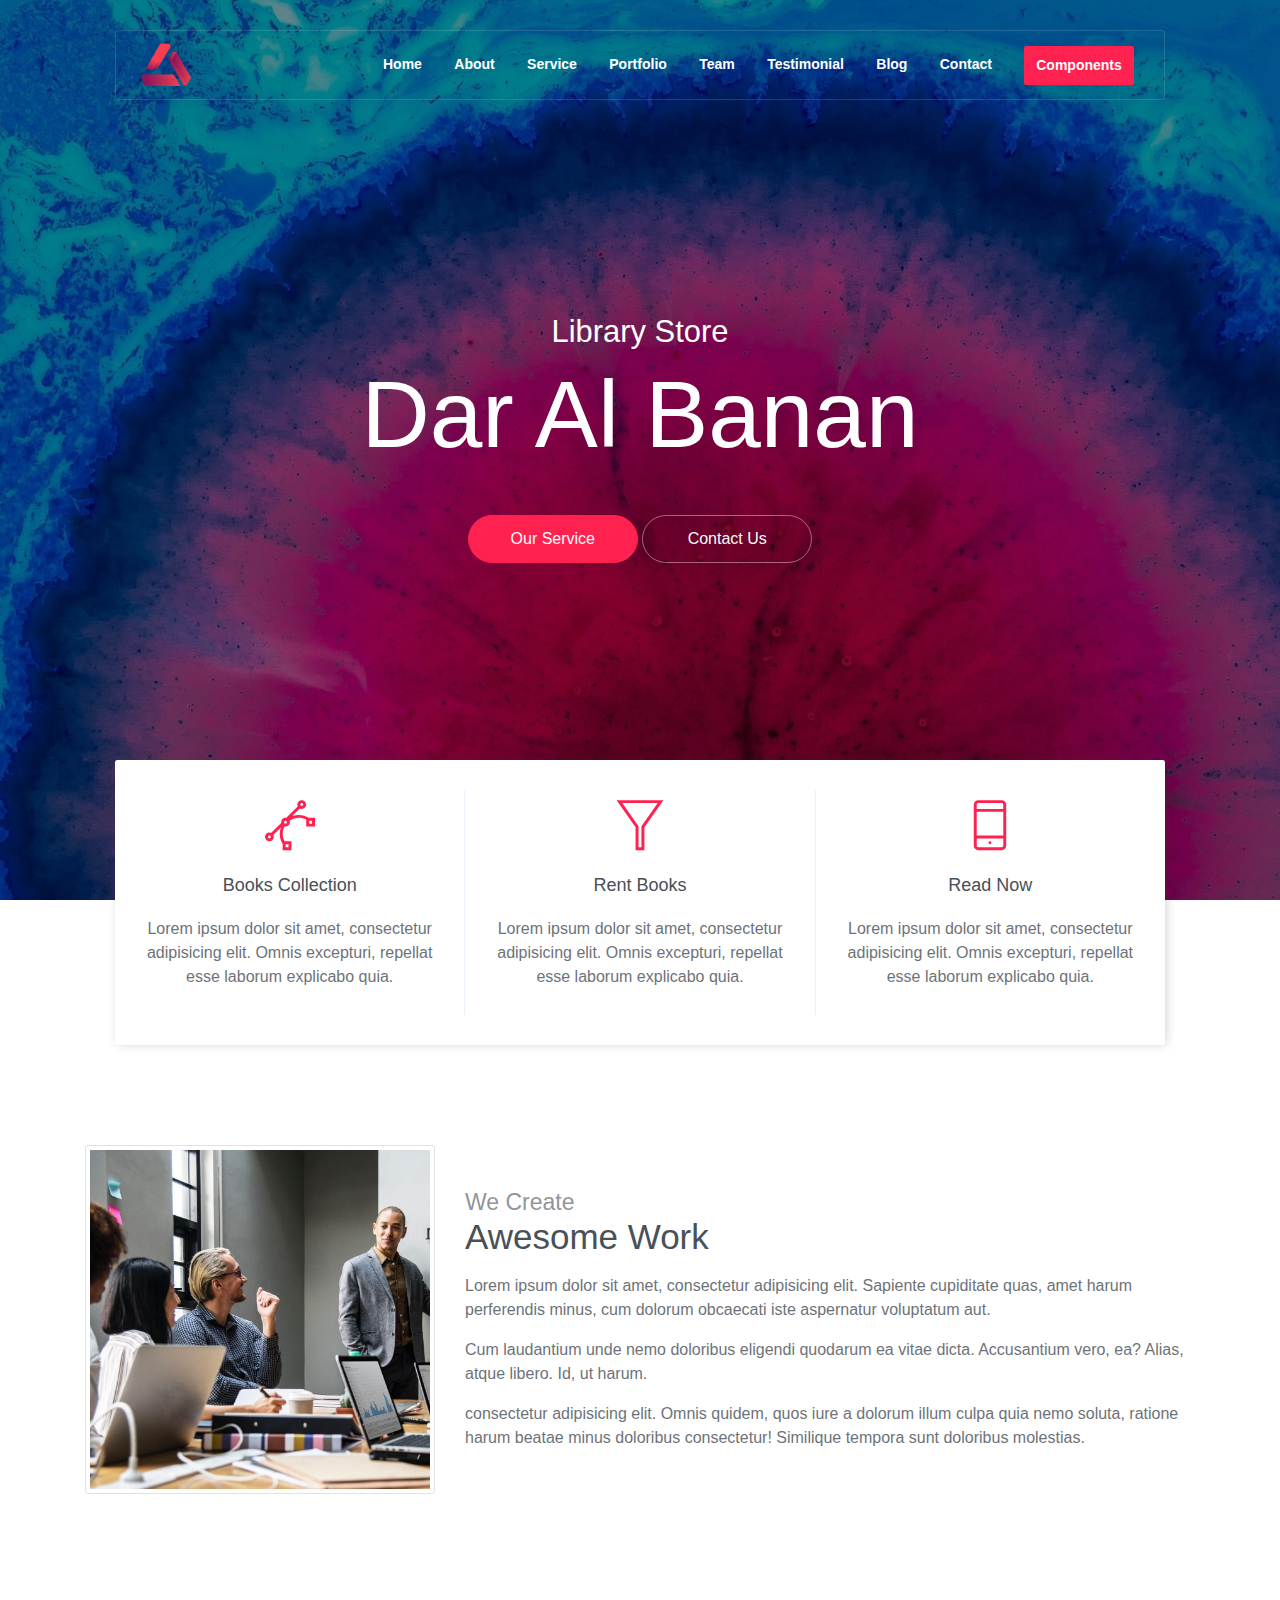
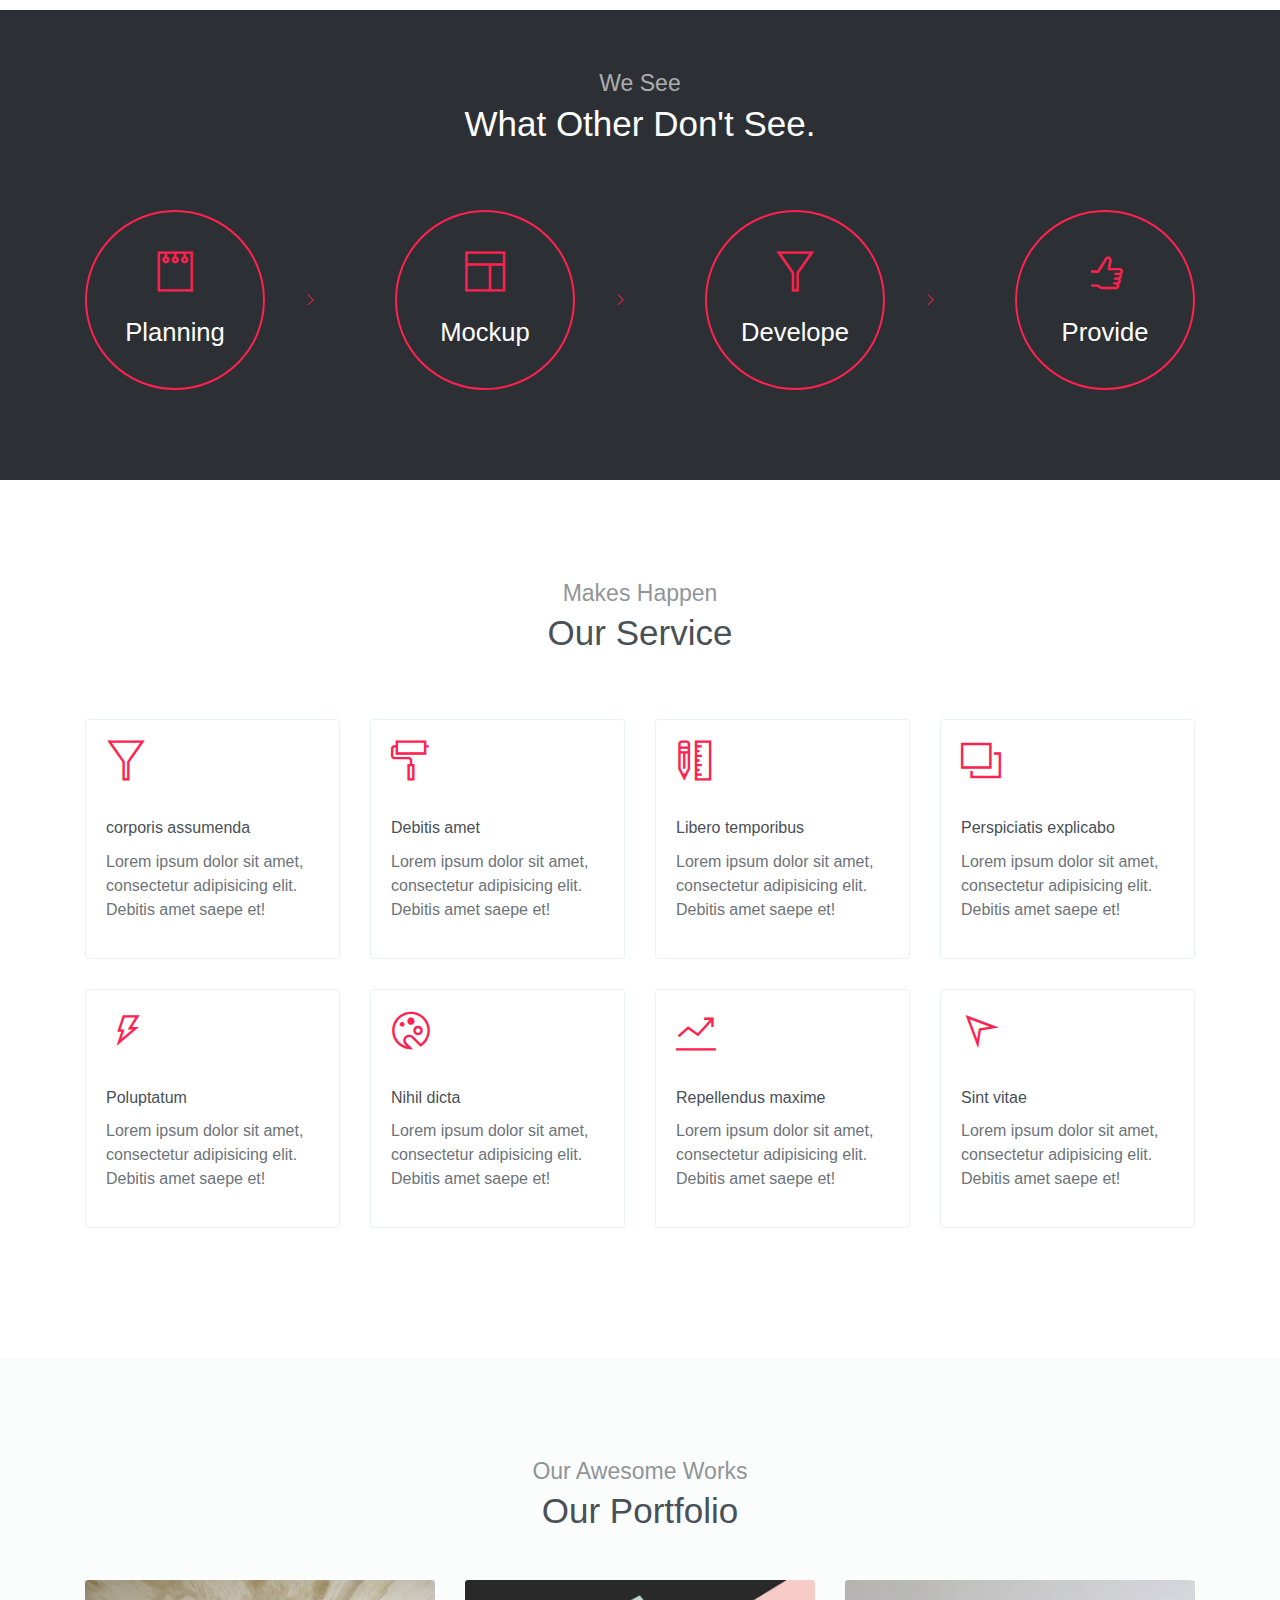
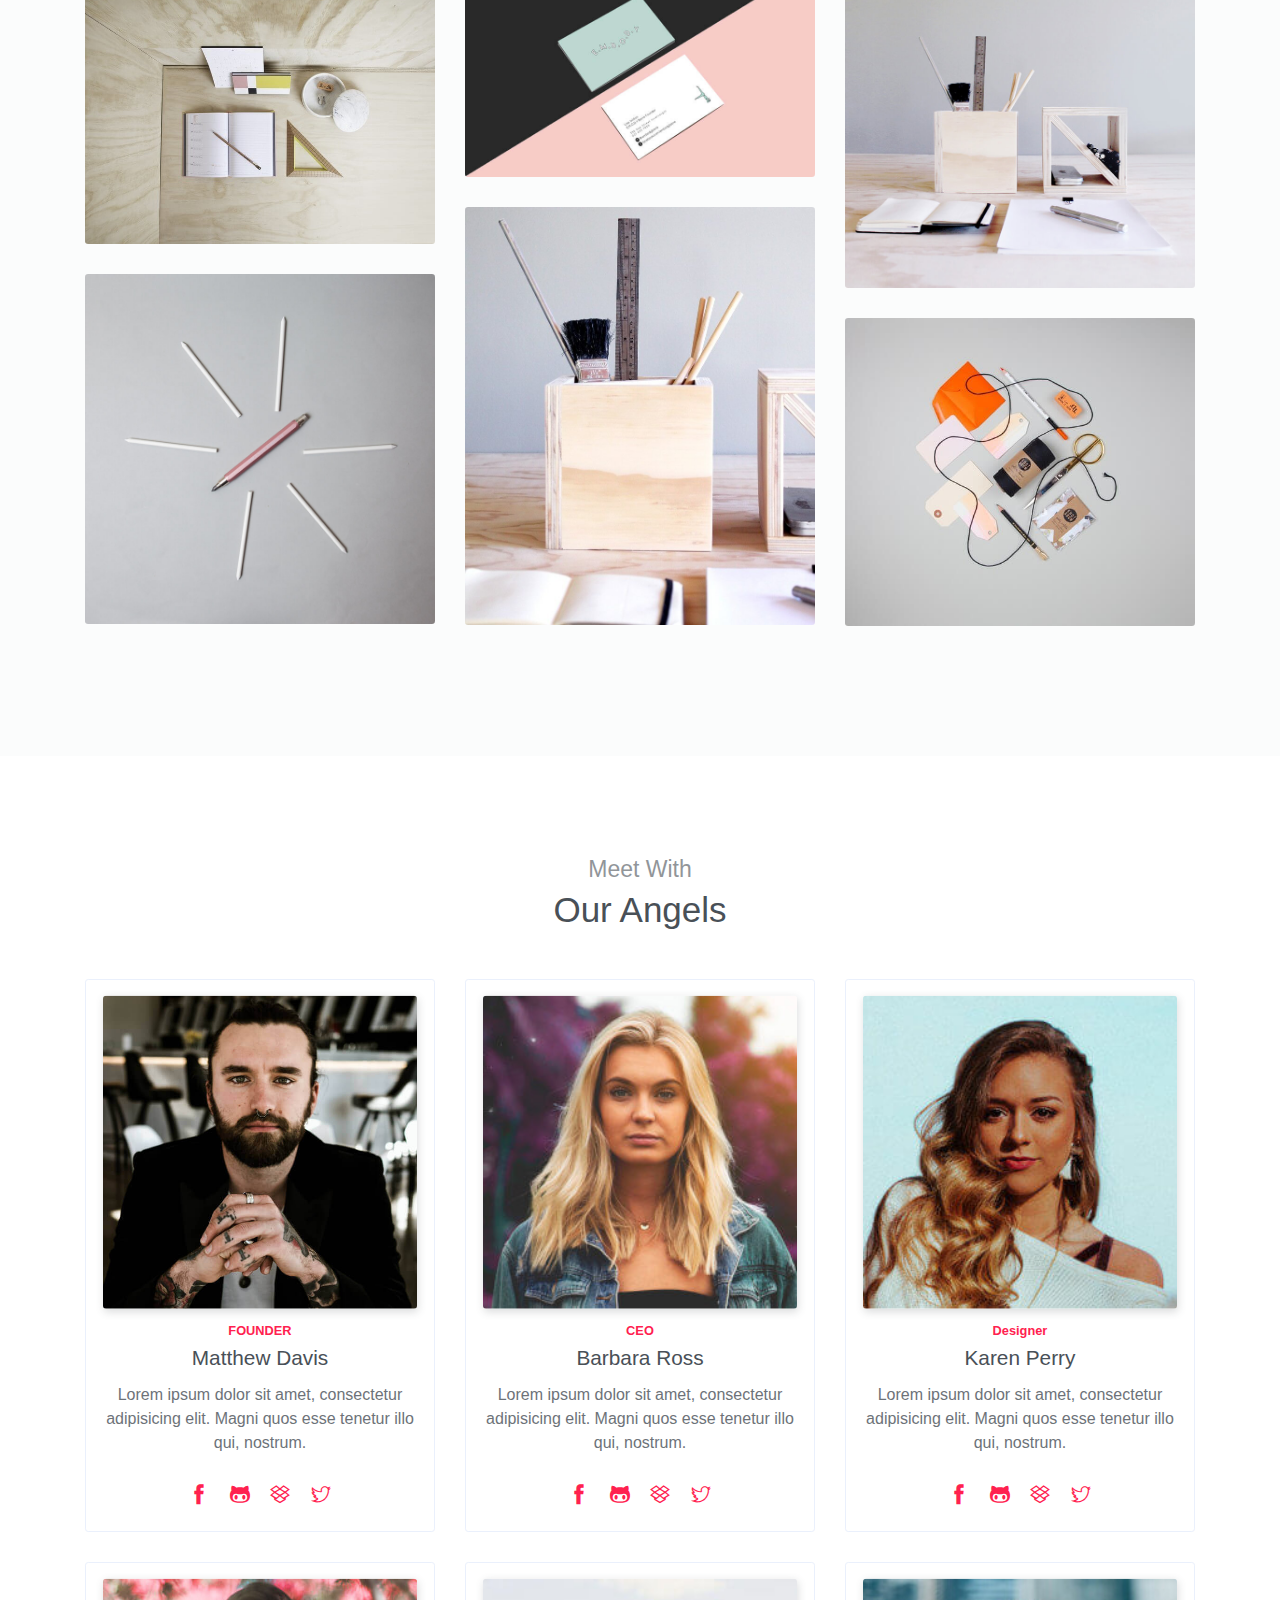
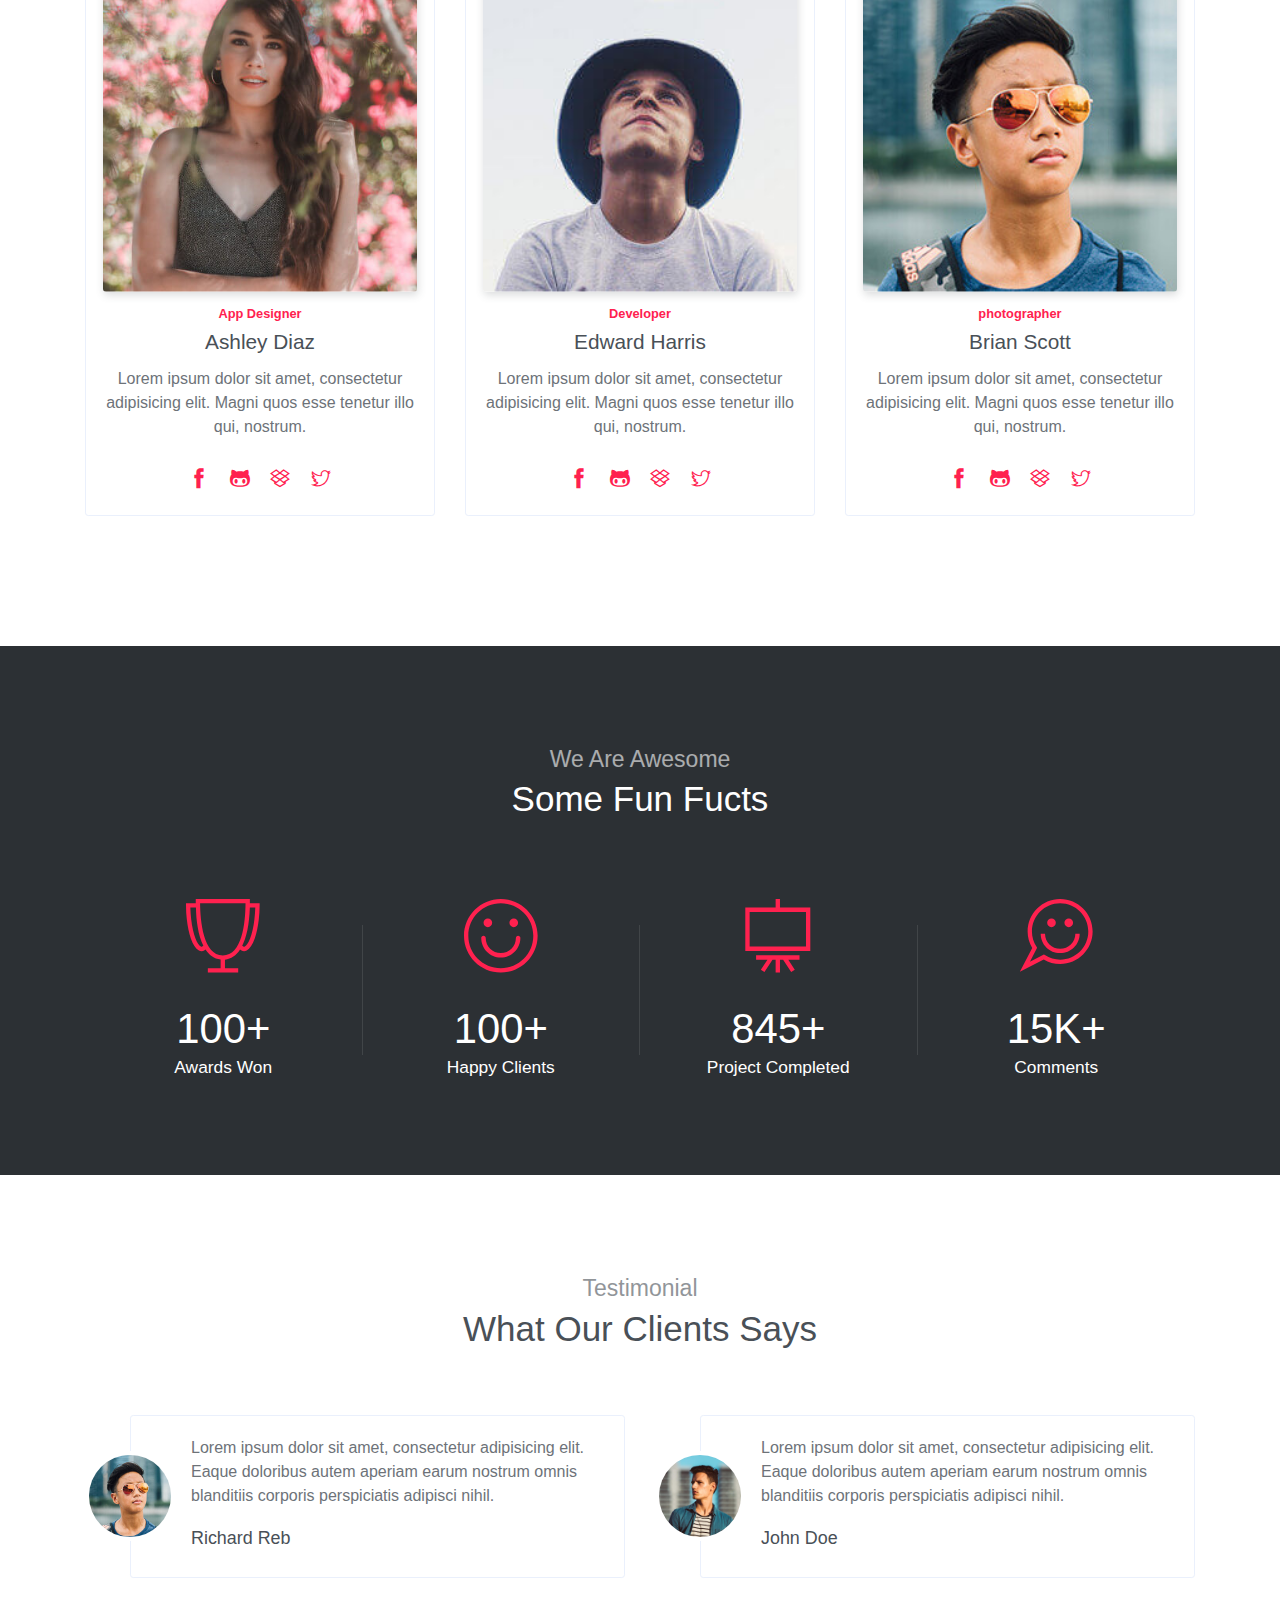
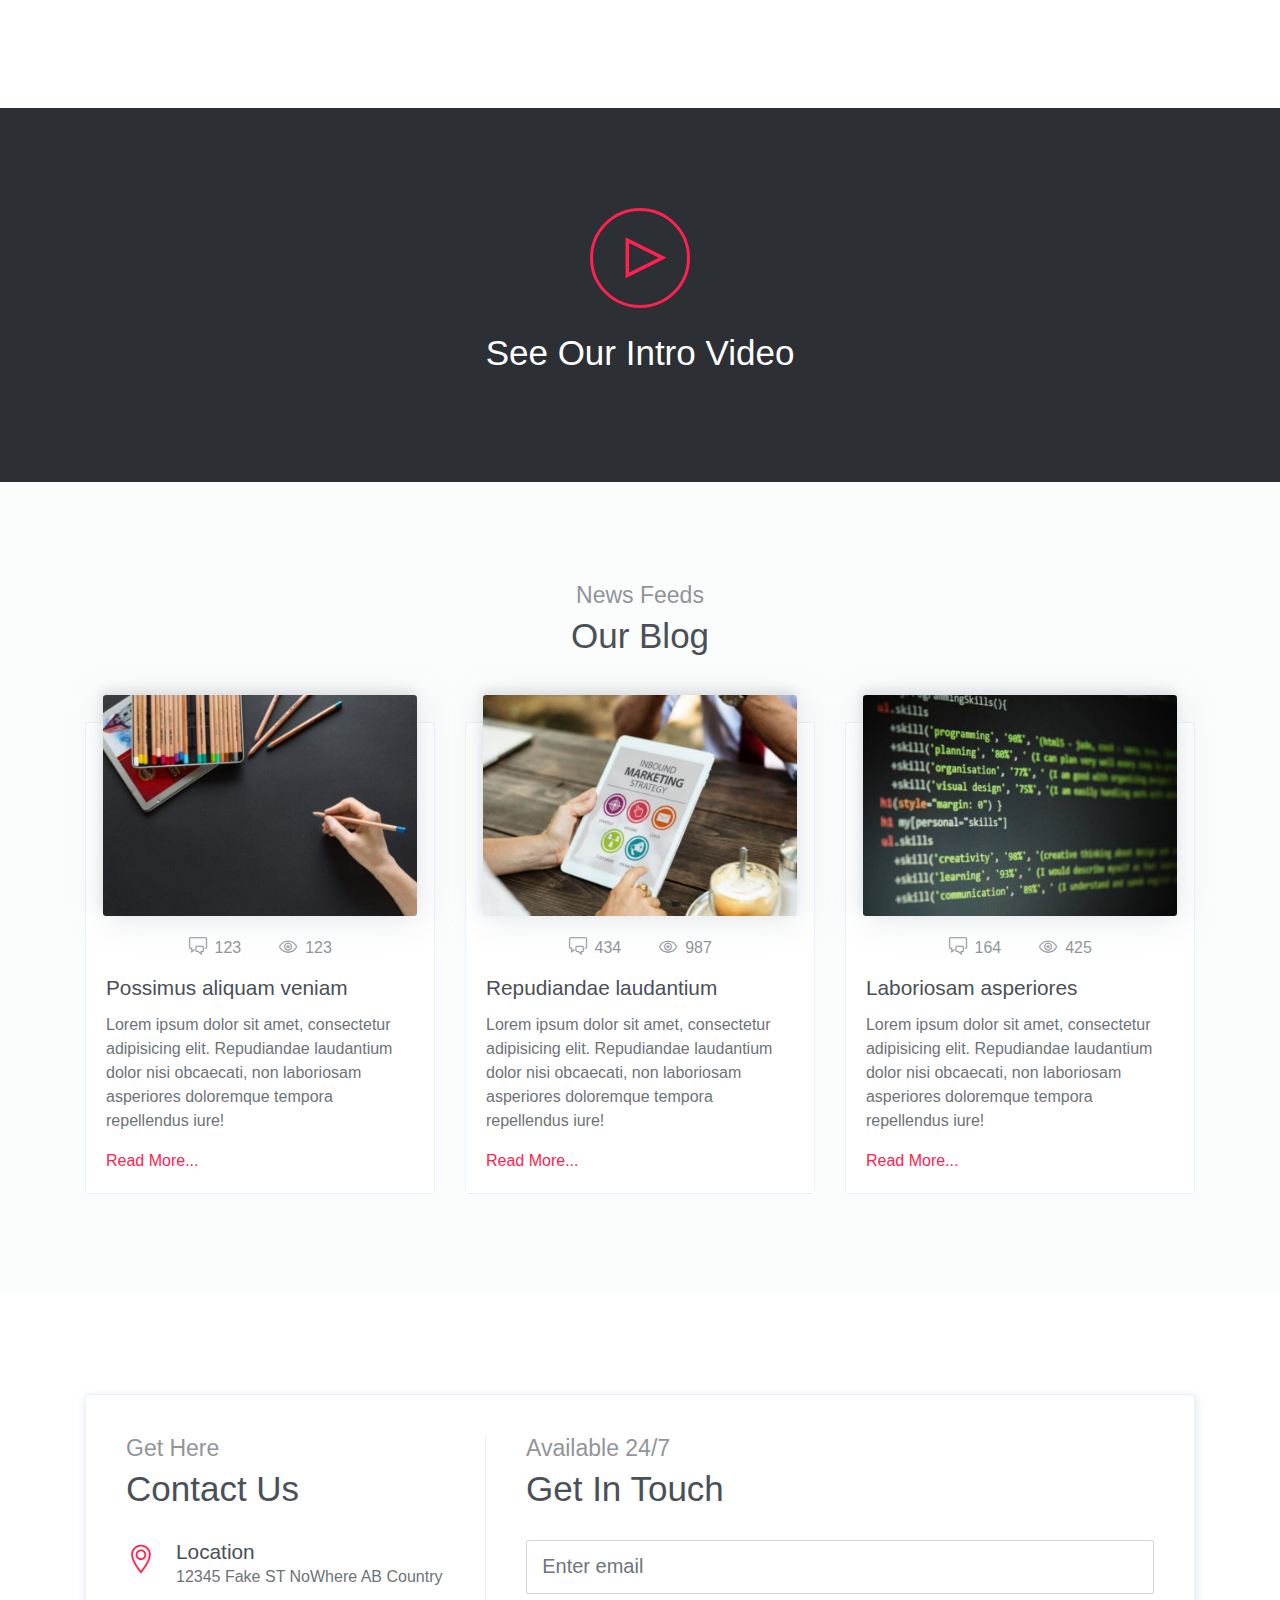
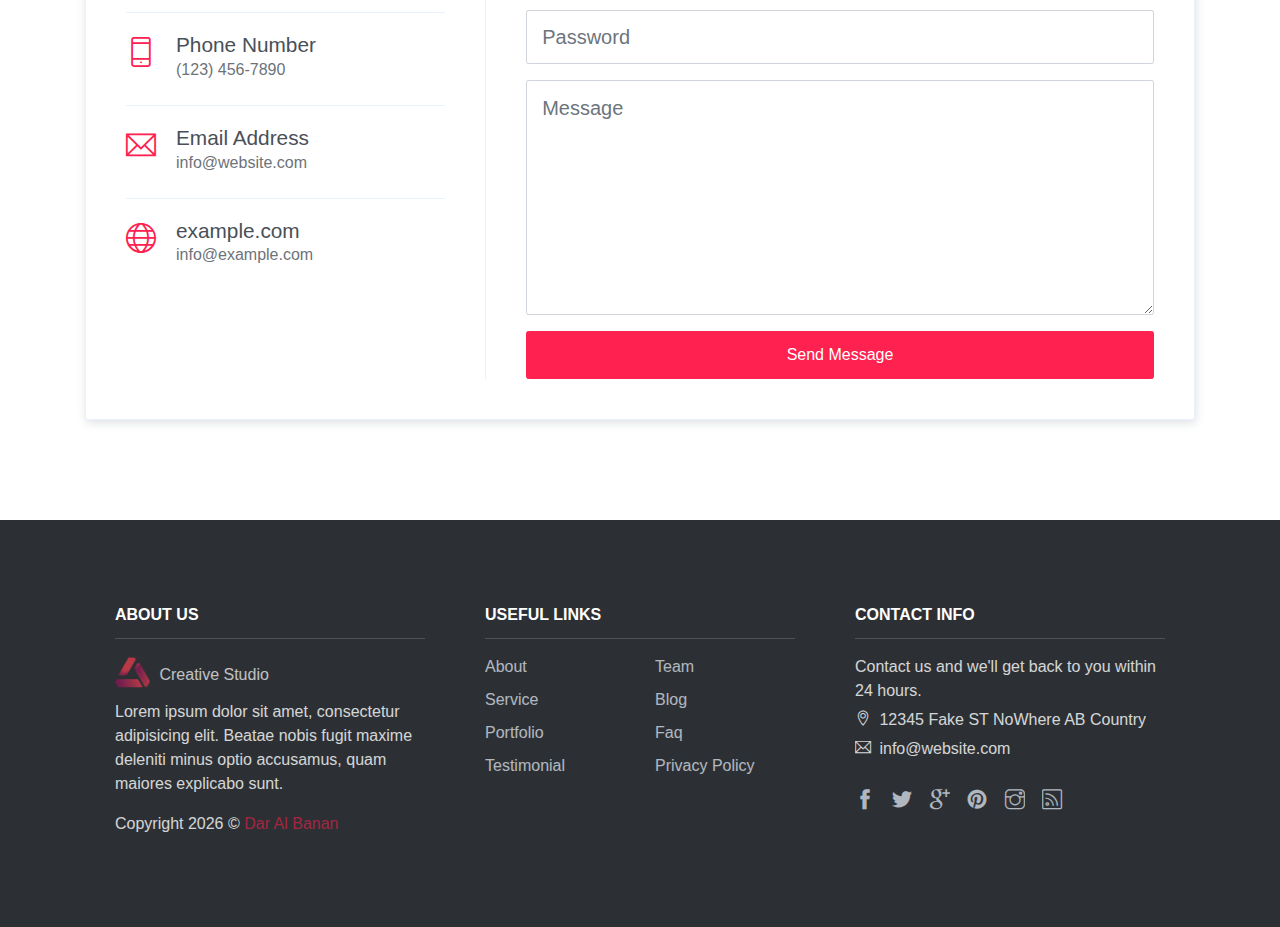
==== index.html @ 855eb908 "Update index.html" ====
<!DOCTYPE html>
<html lang="en">
<head>
	<meta charset="utf-8">
    <meta name="viewport" content="width=device-width, initial-scale=1, shrink-to-fit=no">
    <meta name="description" content=" ">
    <title>Dar Al Banan</title>

    <!-- font icons -->
    <link rel="stylesheet" href="assets/vendors/themify-icons/css/themify-icons.css">

    <!-- Bootstrap + Creative Studio main styles -->
	<link rel="stylesheet" href="assets/css/creative-studio.css">

</head>
<body data-spy="scroll" data-target=".navbar" data-offset="40" id="home">
    
    <!-- Page Navigation -->
    <nav class="navbar custom-navbar navbar-expand-lg navbar-dark" data-spy="affix" data-offset-top="20">
        <div class="container">
            <a class="navbar-brand" href="#">
                <img src="assets/imgs/logo.png" alt="Download free bootstrap 4 landing page, free boootstrap 4 templates, Download free bootstrap 4.1 landing page, free boootstrap 4.1.1 templates, Creative studio Landing page">
            </a>
            <button class="navbar-toggler" type="button" data-toggle="collapse" data-target="#navbarSupportedContent" aria-controls="navbarSupportedContent" aria-expanded="false" aria-label="Toggle navigation">
                <span></span>
            </button>

            <div class="collapse navbar-collapse" id="navbarSupportedContent">
                <ul class="navbar-nav ml-auto">
                    <li class="nav-item">
                        <a class="nav-link" href="#home">Home</a>
                    </li>
                    <li class="nav-item">
                        <a class="nav-link" href="#about">About</a>
                    </li>
                    <li class="nav-item">
                        <a class="nav-link" href="#service">Service</a>
                    </li>
                    <li class="nav-item">
                        <a class="nav-link" href="#portfolio">Portfolio</a>
                    </li>
                    <li class="nav-item">
                        <a class="nav-link" href="#team">Team</a>
                    </li>
                    <li class="nav-item">
                        <a class="nav-link" href="#testimonial">Testimonial</a>
                    </li>
                    <li class="nav-item">
                        <a class="nav-link" href="#blog">Blog</a>
                    </li>
                    <li class="nav-item">
                        <a class="nav-link" href="#contact">Contact</a>
                    </li>
                    <li class="nav-item">
                        <a class="nav-link btn btn-primary btn-sm ml-lg-3" href="components.html">Components</a>
                    </li>
                </ul>
            </div>
        </div>
    </nav>
    <!-- End Of Page Navigation -->

    <!-- Page Header -->
    <header class="header">
        <div class="overlay">
            <h6 class="subtitle">Library Store</h6>
            <h1 class="title">Dar Al Banan</h1>
            <div class="buttons text-center">
                <a href="#service" class="btn btn-primary rounded w-lg btn-lg my-1">Our Service</a>
                <a href="#contact" class="btn btn-outline-light rounded w-lg btn-lg my-1">Contact Us</a>
            </div>              
        </div>      
    </header>
    <!-- End Of Page Header -->

    <!-- Box -->
    <div class="box text-center">
        <div class="box-item">
            <i class="ti-vector"></i>
            <h6 class="box-title">Books Collection</h6>
            <p>Lorem ipsum dolor sit amet, consectetur adipisicing elit. Omnis excepturi, repellat esse laborum explicabo quia.</p>
        </div>
        <div class="box-item">
            <i class="ti-filter"></i>
            <h6 class="box-title">Rent Books</h6>
            <p>Lorem ipsum dolor sit amet, consectetur adipisicing elit. Omnis excepturi, repellat esse laborum explicabo quia.</p>
        </div>
        <div class="box-item">
            <i class="ti-mobile"></i>
            <h6 class="box-title">Read Now</h6>
            <p>Lorem ipsum dolor sit amet, consectetur adipisicing elit. Omnis excepturi, repellat esse laborum explicabo quia.</p>
        </div>
    </div>
    <!-- End of Box -->

    <!-- About Section -->
    <section id="about">
        <div class="container">
            <div class="row align-items-center">
                <div class="col-md-5 col-lg-4">
                    <img src="assets/imgs/about.jpg" alt="Download free bootstrap 4 landing page, free boootstrap 4 templates, Download free bootstrap 4.1 landing page, free boootstrap 4.1.1 templates, Creative studio Landing page" class="w-100 img-thumbnail mb-3">
                </div>
                <div class="col-md-7 col-lg-8">
                    <h6 class="section-subtitle mb-0">We Create</h6>
                    <h6 class="section-title mb-3">Awesome Work</h6>
                    <p>Lorem ipsum dolor sit amet, consectetur adipisicing elit. Sapiente cupiditate quas, amet harum perferendis minus, cum dolorum obcaecati iste aspernatur voluptatum aut.</p>
                    <p>Cum laudantium unde nemo doloribus eligendi quodarum ea vitae dicta. Accusantium vero, ea? Alias, atque libero. Id, ut harum. </p>
                    <p>consectetur adipisicing elit. Omnis quidem, quos iure a dolorum illum culpa quia nemo soluta, ratione harum beatae minus doloribus consectetur! Similique tempora sunt doloribus molestias.</p>
                </div>
            </div>
        </div>
    </section>
    <!-- End of About Section -->

    <!-- About Section with bg -->
    <section class="has-bg-img py-md">
        <div class="container text-center">
            <h6 class="section-subtitle">We See</h6>
            <h6 class="section-title mb-6">What Other Don't See.</h6>
            <div class="widget mb-4">
                <div class="widget-item">
                    <i class="ti-notepad"></i>
                    <h4>Planning</h4>
                </div>
                <div class="widget-item">
                    <i class="ti-layout"></i>
                    <h4>Mockup</h4>
                </div>
                <div class="widget-item">
                    <i class="ti-filter"></i>
                    <h4>Develope</h4>
                </div>
                <div class="widget-item">
                    <i class="ti-thumb-up"></i>
                    <h4>Provide</h4>
                </div>
            </div>
        </div>
    </section>
    <!-- End Of About Sectoin -->

    <!-- Service Section -->
    <section id="service">
        <div class="container">
            <h6 class="section-subtitle text-center">Makes Happen</h6>
            <h5 class="section-title text-center mb-6">Our Service</h5> 
            <div class="row">
                <div class="col-sm-4 col-md-3">
                    <div class="card mb-4">
                        <div class="card-body">
                            <h2 class="mb-4"><i class="ti-filter text-primary"></i></h2>
                            <h6 class="card-title">corporis assumenda</h6>
                            <p>Lorem ipsum dolor sit amet, consectetur adipisicing elit. Debitis amet saepe et!</p>
                        </div>
                    </div>
                </div>
                <div class="col-sm-4 col-md-3">
                    <div class="card mb-4">
                        <div class="card-body">
                            <h2 class="mb-4"><i class="ti-paint-roller text-primary"></i></h2>
                            <h6 class="card-title">Debitis amet</h6>
                            <p>Lorem ipsum dolor sit amet, consectetur adipisicing elit. Debitis amet saepe et!</p>
                        </div>
                    </div>
                </div>
                <div class="col-sm-4 col-md-3">
                    <div class="card mb-4">
                        <div class="card-body">
                            <h2 class="mb-4"><i class="ti-ruler-pencil text-primary"></i></h2>
                            <h6 class="card-title">Libero temporibus</h6>
                            <p>Lorem ipsum dolor sit amet, consectetur adipisicing elit. Debitis amet saepe et!</p>
                        </div>
                    </div>
                </div>
                <div class="col-sm-4 col-md-3">
                    <div class="card mb-4">
                        <div class="card-body">
                            <h2 class="mb-4"><i class="ti-layers text-primary"></i></h2>
                            <h6 class="card-title">Perspiciatis explicabo</h6>
                            <p>Lorem ipsum dolor sit amet, consectetur adipisicing elit. Debitis amet saepe et!</p>
                        </div>
                    </div>
                </div>
                <div class="col-sm-4 col-md-3">
                    <div class="card mb-4">
                        <div class="card-body">
                            <h2 class="mb-4"><i class="ti-bolt text-primary"></i></h2>
                            <h6 class="card-title">Poluptatum</h6>
                            <p>Lorem ipsum dolor sit amet, consectetur adipisicing elit. Debitis amet saepe et!</p>
                        </div>
                    </div>
                </div>
                <div class="col-sm-4 col-md-3">
                    <div class="card mb-4">
                        <div class="card-body">
                            <h2 class="mb-4"><i class="ti-palette text-primary"></i></h2>
                            <h6 class="card-title">Nihil dicta</h6>
                            <p>Lorem ipsum dolor sit amet, consectetur adipisicing elit. Debitis amet saepe et!</p>
                        </div>
                    </div>
                </div>
                <div class="col-sm-4 col-md-3">
                    <div class="card mb-4">
                        <div class="card-body">
                            <h2 class="mb-4"><i class="ti-stats-up text-primary"></i></h2>
                            <h6 class="card-title">Repellendus maxime</h6>
                            <p>Lorem ipsum dolor sit amet, consectetur adipisicing elit. Debitis amet saepe et!</p>
                        </div>
                    </div>
                </div>
                <div class="col-sm-4 col-md-3">
                    <div class="card mb-4">
                        <div class="card-body">
                            <h2 class="mb-4"><i class="ti-location-arrow text-primary"></i></h2>
                            <h6 class="card-title">Sint vitae</h6>
                            <p>Lorem ipsum dolor sit amet, consectetur adipisicing elit. Debitis amet saepe et!</p>
                        </div>
                    </div>
                </div>

            </div>  
        </div>
    </section>
    <!-- End of Service Section -->

    <!-- Portfolio section -->
    <section id="portfolio">
        <div class="container text-center">
            <h6 class="section-subtitle">Our Awesome Works</h6>
            <h6 class="section-title mb-5">Our Portfolio</h6>
            <div class="row">
                <div class="col-sm-4">
                    <div class="img-wrapper">
                        <img src="assets/imgs/folio-1.jpg" alt="Download free bootstrap 4 landing page, free boootstrap 4 templates, Download free bootstrap 4.1 landing page, free boootstrap 4.1.1 templates, Creative studio Landing page">
                        <div class="overlay">
                            <div class="overlay-infos">
                                <h5>Project Title</h5>
                                <a href="javascript:void(0)"><i class="ti-zoom-in"></i></a>
                                <a href="javascript:void(0)"><i class="ti-link"></i></a>
                            </div>  
                        </div>
                    </div>
                    <div class="img-wrapper">
                        <img src="assets/imgs/folio-2.jpg" alt="Download free bootstrap 4 landing page, free boootstrap 4 templates, Download free bootstrap 4.1 landing page, free boootstrap 4.1.1 templates, Creative studio Landing page">
                        <div class="overlay">
                            <div class="overlay-infos">
                                <h5>Project Title</h5>
                                <a href="javascript:void(0)"><i class="ti-zoom-in"></i></a>
                                <a href="javascript:void(0)"><i class="ti-link"></i></a>
                            </div>                              
                        </div>
                    </div>                  
                </div>
                <div class="col-sm-4">
                    <div class="img-wrapper">
                        <img src="assets/imgs/folio-3.jpg" alt="Download free bootstrap 4 landing page, free boootstrap 4 templates, Download free bootstrap 4.1 landing page, free boootstrap 4.1.1 templates, Creative studio Landing page">
                        <div class="overlay">
                            <div class="overlay-infos">
                                <h5>Project Title</h5>
                                <a href="javascript:void(0)"><i class="ti-zoom-in"></i></a>
                                <a href="javascript:void(0)"><i class="ti-link"></i></a>
                            </div>  
                        </div>
                    </div>
                    <div class="img-wrapper">
                        <img src="assets/imgs/folio-4.jpg" alt="Download free bootstrap 4 landing page, free boootstrap 4 templates, Download free bootstrap 4.1 landing page, free boootstrap 4.1.1 templates, Creative studio Landing page">
                        <div class="overlay">
                            <div class="overlay-infos">
                                <h5>Project Title</h5>
                                <a href="javascript:void(0)"><i class="ti-zoom-in"></i></a>
                                <a href="javascript:void(0)"><i class="ti-link"></i></a>
                            </div>                              
                        </div>
                    </div>                  
                </div>
                <div class="col-sm-4">
                    <div class="img-wrapper">
                        <img src="assets/imgs/folio-5.jpg" alt="Download free bootstrap 4 landing page, free boootstrap 4 templates, Download free bootstrap 4.1 landing page, free boootstrap 4.1.1 templates, Creative studio Landing page">
                        <div class="overlay">
                            <div class="overlay-infos">
                                <h5>Project Title</h5>
                                <a href="javascript:void(0)"><i class="ti-zoom-in"></i></a>
                                <a href="javascript:void(0)"><i class="ti-link"></i></a>
                            </div>  
                        </div>
                    </div>
                    <div class="img-wrapper">
                        <img src="assets/imgs/folio-6.jpg" alt="Download free bootstrap 4 landing page, free boootstrap 4 templates, Download free bootstrap 4.1 landing page, free boootstrap 4.1.1 templates, Creative studio Landing page">
                        <div class="overlay">
                            <div class="overlay-infos">
                                <h5>Project Title</h5>
                                <a href="javascript:void(0)"><i class="ti-zoom-in"></i></a>
                                <a href="javascript:void(0)"><i class="ti-link"></i></a>
                            </div>                              
                        </div>
                    </div>                  
                </div>
            </div>
        </div>
    </section>
    <!-- End of portfolio section -->

    <!-- Team Section -->
    <section id="team">
        <div class="container">
            <h6 class="section-subtitle text-center">Meet With</h6>
            <h6 class="section-title mb-5 text-center">Our Angels</h6>
            <div class="row">
                <div class="col-sm-6 col-md-4">
                    <div class="card text-center mb-4">
                        <img class="card-img-top inset" src="assets/imgs/avatar.jpg">
                        <div class="card-body">
                            <h6 class="small text-primary font-weight-bold">FOUNDER</h6>
                            <h5 class="card-title">Matthew Davis</h5>
                            <p>Lorem ipsum dolor sit amet, consectetur adipisicing elit. Magni quos esse tenetur illo qui, nostrum.</p>
                            <div class="socials">
                                <a href="javascript:void(0)"><i class="ti-facebook"></i> </a>
                                <a href="javascript:void(0)"><i class="ti-github"></i></a>
                                <a href="javascript:void(0)"><i class="ti-dropbox"></i></a>
                                <a href="javascript:void(0)"><i class="ti-twitter"></i></a>
                            </div>
                        </div>
                    </div>
                </div>
                <div class="col-sm-6 col-md-4">
                    <div class="card text-center mb-4">
                        <img class="card-img-top inset" src="assets/imgs/avatar-1.jpg">
                        <div class="card-body">
                            <h6 class="small text-primary font-weight-bold">CEO</h6>
                            <h5 class="card-title">Barbara Ross</h5>
                            <p>Lorem ipsum dolor sit amet, consectetur adipisicing elit. Magni quos esse tenetur illo qui, nostrum.</p>
                            <div class="socials">
                                <a href="javascript:void(0)"><i class="ti-facebook"></i> </a>
                                <a href="javascript:void(0)"><i class="ti-github"></i></a>
                                <a href="javascript:void(0)"><i class="ti-dropbox"></i></a>
                                <a href="javascript:void(0)"><i class="ti-twitter"></i></a>
                            </div>
                        </div>
                    </div>
                </div>
                <div class="col-sm-6 col-md-4">
                    <div class="card text-center mb-4">
                        <img class="card-img-top inset" src="assets/imgs/avatar-2.jpg">
                        <div class="card-body">
                            <h6 class="small text-primary font-weight-bold">Designer</h6>
                            <h5 class="card-title">Karen Perry</h5>
                            <p>Lorem ipsum dolor sit amet, consectetur adipisicing elit. Magni quos esse tenetur illo qui, nostrum.</p>
                            <div class="socials">
                                <a href="javascript:void(0)"><i class="ti-facebook"></i> </a>
                                <a href="javascript:void(0)"><i class="ti-github"></i></a>
                                <a href="javascript:void(0)"><i class="ti-dropbox"></i></a>
                                <a href="javascript:void(0)"><i class="ti-twitter"></i></a>
                            </div>
                        </div>
                    </div>
                </div>
                <div class="col-sm-6 col-md-4">
                    <div class="card text-center mb-4">
                        <img class="card-img-top inset" src="assets/imgs/avatar-3.jpg">
                        <div class="card-body">
                            <h6 class="small text-primary font-weight-bold">App Designer</h6>
                            <h5 class="card-title">Ashley Diaz</h5>
                            <p>Lorem ipsum dolor sit amet, consectetur adipisicing elit. Magni quos esse tenetur illo qui, nostrum.</p>
                            <div class="socials">
                                <a href="javascript:void(0)"><i class="ti-facebook"></i> </a>
                                <a href="javascript:void(0)"><i class="ti-github"></i></a>
                                <a href="javascript:void(0)"><i class="ti-dropbox"></i></a>
                                <a href="javascript:void(0)"><i class="ti-twitter"></i></a>
                            </div>
                        </div>
                    </div>
                </div>
                <div class="col-sm-6 col-md-4">
                    <div class="card text-center mb-4">
                        <img class="card-img-top inset" src="assets/imgs/avatar-4.jpg">
                        <div class="card-body">
                            <h6 class="small text-primary font-weight-bold">Developer</h6>
                            <h5 class="card-title">Edward Harris</h5>
                            <p>Lorem ipsum dolor sit amet, consectetur adipisicing elit. Magni quos esse tenetur illo qui, nostrum.</p>
                            <div class="socials">
                                <a href="javascript:void(0)"><i class="ti-facebook"></i> </a>
                                <a href="javascript:void(0)"><i class="ti-github"></i></a>
                                <a href="javascript:void(0)"><i class="ti-dropbox"></i></a>
                                <a href="javascript:void(0)"><i class="ti-twitter"></i></a>
                            </div>
                        </div>
                    </div>
                </div>
                <div class="col-sm-6 col-md-4">
                    <div class="card text-center mb-4">
                        <img class="card-img-top inset" src="assets/imgs/avatar-5.jpg">
                        <div class="card-body">
                            <h6 class="small text-primary font-weight-bold">photographer</h6>
                            <h5 class="card-title">Brian Scott</h5>
                            <p>Lorem ipsum dolor sit amet, consectetur adipisicing elit. Magni quos esse tenetur illo qui, nostrum.</p>
                            <div class="socials">
                                <a href="javascript:void(0)"><i class="ti-facebook"></i> </a>
                                <a href="javascript:void(0)"><i class="ti-github"></i></a>
                                <a href="javascript:void(0)"><i class="ti-dropbox"></i></a>
                                <a href="javascript:void(0)"><i class="ti-twitter"></i></a>
                            </div>
                        </div>
                    </div>
                </div>

            </div>
        </div>
    </section>
    <!-- End of Team Sectoin -->

    <!-- Fatcs Section -->
    <section class="has-bg-img bg-img-2">
        <div class="container text-center">
            <h6 class="section-subtitle">We Are Awesome</h6>
            <h6 class="section-title mb-6">Some Fun Fucts</h6>
                <div class="widget-2">
                    <div class="widget-item">
                        <i class="ti-cup"></i>
                        <h6 class="title">100+</h6>
                        <div class="subtitle">Awards Won</div>
                    </div>
                    <div class="widget-item">
                        <i class="ti-face-smile"></i>
                        <h6 class="title">100+</h6>
                        <div class="subtitle">Happy Clients</div>
                    </div>
                    <div class="widget-item">
                        <i class="ti-blackboard"></i>
                        <h6 class="title">845+</h6>
                        <div class="subtitle">Project Completed</div>
                    </div>
                    <div class="widget-item">
                        <i class="ti-comments-smiley"></i>
                        <h6 class="title">15K+</h6>
                        <div class="subtitle">Comments</div>
                    </div>
                </div>
        </div>
    </section>

    <!-- Testimonial Section -->
    <section id="testimonial">
        <div class="container">
            <h6 class="section-subtitle text-center">Testimonial</h6>
            <h6 class="section-title text-center mb-6">What Our Clients Says</h6>
            <div class="row">
                <div class="col-md-6">
                    <div class="testimonial-wrapper">
                        <div class="img-holder">
                            <img src="assets/imgs/avatar-5.jpg" alt="Download free bootstrap 4 landing page, free boootstrap 4 templates, Download free bootstrap 4.1 landing page, free boootstrap 4.1.1 templates, Creative studio Landing page">                     
                        </div>
                        <div class="body">
                            <p class="subtitle">Lorem ipsum dolor sit amet, consectetur adipisicing elit. Eaque doloribus autem aperiam earum nostrum omnis blanditiis corporis perspiciatis adipisci nihil.</p>
                            <h6 class="title">Richard Reb</h6>
                        </div>
                    </div>
                </div>
                <div class="col-md-6">
                    <div class="testimonial-wrapper">
                        <div class="img-holder">
                            <img src="assets/imgs/avatar-6.jpg" alt="Download free bootstrap 4 landing page, free boootstrap 4 templates, Download free bootstrap 4.1 landing page, free boootstrap 4.1.1 templates, Creative studio Landing page">                     
                        </div>
                        <div class="body">
                            <p class="subtitle">Lorem ipsum dolor sit amet, consectetur adipisicing elit. Eaque doloribus autem aperiam earum nostrum omnis blanditiis corporis perspiciatis adipisci nihil.</p>
                            <h6 class="title">John Doe</h6>
                        </div>
                    </div>
                </div>
            </div>
        </div>
    </section>
    <!-- End of Testimonial Section -->

    <!-- Video Section -->
    <section class="has-bg-img py-lg">
        <div class="container text-center">

            <!-- Button trigger modal -->
            <button type="button" class="btn btn-outline-primary play-control" data-toggle="modal" data-target="#exampleModalCenter">
              <i class="ti-control-play" ></i>
            </button>
            <h6 class="section-title mt-4">See Our Intro Video</h6>

        </div>
    </section>
    <!-- End of Video Section -->

    <!-- Modal -->
    <div class="modal fade" id="exampleModalCenter" tabindex="-1" role="dialog" aria-labelledby="exampleModalCenterTitle" aria-hidden="true">
        <div class="modal-dialog modal-lg modal-dialog-centered" role="document">
            <div class="modal-content">
                <iframe width="100%" height="475" src="https://www.youtube.com/embed/TP4THzsAa3M" frameborder="0" allowfullscreen></iframe>
            </div>
        </div>
    </div>
    <!-- end of modal -->

    <!-- Blog Section -->
    <section id="blog">
        <div class="container">
            <h6 class="section-subtitle text-center">News Feeds</h6>
            <h6 class="section-title mb-6 text-center">Our Blog</h6>

            <div class="row">
                <div class="col-md-4">
                    <div class="card blog-post my-4 my-sm-5 my-md-0">
                        <img src="assets/imgs/blog-1.jpg" alt="Download free bootstrap 4 landing page, free boootstrap 4 templates, Download free bootstrap 4.1 landing page, free boootstrap 4.1.1 templates, Creative studio Landing page">
                        <div class="card-body">
                            <div class="details mb-3">
                                <a href="javascript:void(0)"><i class="ti-comments"></i> 123</a>
                                <a href="javascript:void(0)"><i class="ti-eye"></i> 123</a>
                            </div>
                            <h5 class="card-title">Possimus aliquam veniam</h5>
                            <p>Lorem ipsum dolor sit amet, consectetur adipisicing elit. Repudiandae laudantium dolor nisi obcaecati, non laboriosam asperiores doloremque tempora repellendus iure!</p>
                            <a href="javascript:void(0)" class="d-block mt-3">Read More...</a>
                        </div>
                    </div>
                </div>
                <div class="col-md-4">
                    <div class="card blog-post my-4 my-sm-5 my-md-0">
                        <img src="assets/imgs/blog-2.jpg" alt="Download free bootstrap 4 landing page, free boootstrap 4 templates, Download free bootstrap 4.1 landing page, free boootstrap 4.1.1 templates, Creative studio Landing page">
                        <div class="card-body">
                            <div class="details mb-3">
                                <a href="javascript:void(0)"><i class="ti-comments"></i> 434</a>
                                <a href="javascript:void(0)"><i class="ti-eye"></i> 987</a>
                            </div>
                            <h5 class="card-title">Repudiandae laudantium</h5>
                            <p>Lorem ipsum dolor sit amet, consectetur adipisicing elit. Repudiandae laudantium dolor nisi obcaecati, non laboriosam asperiores doloremque tempora repellendus iure!</p>
                            <a href="javascript:void(0)" class="d-block mt-3">Read More...</a>
                        </div>
                    </div>
                </div>
                <div class="col-md-4">
                    <div class="card blog-post my-4 my-sm-5 my-md-0">
                        <img src="assets/imgs/blog-3.jpg" alt="Download free bootstrap 4 landing page, free boootstrap 4 templates, Download free bootstrap 4.1 landing page, free boootstrap 4.1.1 templates, Creative studio Landing page">
                        <div class="card-body">
                            <div class="details mb-3">
                                <a href="javascript:void(0)"><i class="ti-comments"></i> 164</a>
                                <a href="javascript:void(0)"><i class="ti-eye"></i> 425</a>
                            </div>
                            <h5 class="card-title">Laboriosam asperiores</h5>
                            <p>Lorem ipsum dolor sit amet, consectetur adipisicing elit. Repudiandae laudantium dolor nisi obcaecati, non laboriosam asperiores doloremque tempora repellendus iure!</p>
                            <a href="javascript:void(0)" class="d-block mt-3">Read More...</a>
                        </div>
                    </div>
                </div>
            </div>
        </div>
    </section>
    <!-- End of Blog Section -->

    <!-- Contact Section -->
    <section id="contact">
        <div class="container">
            <div class="contact-card">
                <div class="infos">
                    <h6 class="section-subtitle">Get Here</h6>
                    <h6 class="section-title mb-4">Contact Us</h6>

                    <div class="item">
                        <i class="ti-location-pin"></i>
                        <div class="">
                            <h5>Location</h5>
                            <p> 12345 Fake ST NoWhere AB Country</p>
                        </div>                          
                    </div>
                    <div class="item">
                        <i class="ti-mobile"></i>
                        <div>
                            <h5>Phone Number</h5>
                            <p>(123) 456-7890</p>
                        </div>                          
                    </div>
                    <div class="item">
                        <i class="ti-email"></i>
                        <div class="mb-0">
                            <h5>Email Address</h5>
                            <p>info@website.com</p>
                        </div>
                    </div>
                    <div class="item">
                        <i class="ti-world"></i>
                        <div class="mb-0">
                            <h5>example.com</h5>
                            <p>info@example.com</p>
                        </div>
                    </div>
                </div>
                <div class="form">
                    <h6 class="section-subtitle">Available 24/7</h6>
                    <h6 class="section-title mb-4">Get In Touch</h6>
                    <form>
                        <div class="form-group">
                            <input type="email" class="form-control form-control-lg" id="exampleInputEmail1" aria-describedby="emailHelp" placeholder="Enter email" required>
                        </div>
                        <div class="form-group">
                            <input type="password" class="form-control form-control-lg" id="exampleInputPassword1" placeholder="Password" required>
                        </div>
                        <div class="form-group">
                            <textarea name="contact-message" id="" cols="30" rows="7" class="form-control form-control-lg" placeholder="Message"></textarea>
                        </div>
                        <button type="submit" class="btn btn-primary btn-block btn-lg mt-3">Send Message</button>
                    </form>
                </div>
            </div>
        </div>
    </section>
    <!-- Contact Section -->

    <section class="has-bg-img py-0">
        <div class="container">
            <div class="footer">
                <div class="footer-lists">
                    <ul class="list">
                        <li class="list-head">
                            <h6 class="font-weight-bold">ABOUT US</h6>
                        </li>
                        <li class="list-body">
                            <a href="#" class="logo">
                                <img src="assets/imgs/logo.png" alt="Download free bootstrap 4 landing page, free boootstrap 4 templates, Download free bootstrap 4.1 landing page, free boootstrap 4.1.1 templates, Creative studio Landing page">
                                <h6>Creative Studio</h6>
                            </a>
                            <p>Lorem ipsum dolor sit amet, consectetur adipisicing elit. Beatae nobis fugit maxime deleniti minus optio accusamus, quam maiores explicabo sunt.</p> 
                            <p class="mt-3">
                                Copyright <script>document.write(new Date().getFullYear())</script> &copy; <a class="d-inline text-primary" href="">Dar Al Banan</a>
                            </p>                   
                        </li>
                    </ul>
                    <ul class="list">
                        <li class="list-head">
                            <h6 class="font-weight-bold">USEFUL LINKS</h6>
                        </li>
                        <li class="list-body">
                            <div class="row">
                                <div class="col">
                                    <a href="#about">About</a>
                                    <a href="#service">Service</a>
                                    <a href="#portfolio">Portfolio</a>
                                    <a href="#testmonail">Testimonial</a>
                                </div>
                                <div class="col">
                                    <a href="#team">Team</a>
                                    <a href="#blog">Blog</a>
                                    <a href="#">Faq</a>
                                    <a href="#">Privacy Policy</a>                  
                                </div>
                            </div>
                        </li>
                    </ul>
                    <ul class="list">
                        <li class="list-head">
                            <h6 class="font-weight-bold">CONTACT INFO</h6>
                        </li>
                        <li class="list-body">
                            <p>Contact us and we'll get back to you within 24 hours.</p>
                            <p><i class="ti-location-pin"></i> 12345 Fake ST NoWhere AB Country</p>
                            <p><i class="ti-email"></i>  info@website.com</p>
                            <div class="social-links">
                                <a href="javascript:void(0)" class="link"><i class="ti-facebook"></i></a>
                                <a href="javascript:void(0)" class="link"><i class="ti-twitter-alt"></i></a>
                                <a href="javascript:void(0)" class="link"><i class="ti-google"></i></a>
                                <a href="javascript:void(0)" class="link"><i class="ti-pinterest-alt"></i></a>
                                <a href="javascript:void(0)" class="link"><i class="ti-instagram"></i></a>
                                <a href="javascript:void(0)" class="link"><i class="ti-rss"></i></a>
                            </div>
                        </li>
                    </ul>
                </div>
            </div>    
        </div>
    </section>

    <!-- core  -->
    <script src="assets/vendors/jquery/jquery-3.4.1.js"></script>
    <script src="assets/vendors/bootstrap/bootstrap.bundle.js"></script>

    <!-- bootstrap affix -->
    <script src="assets/vendors/bootstrap/bootstrap.affix.js"></script>

    <!-- Creative Studio js -->
    <script src="assets/js/creative-studio.js"></script>

</body>
</html>
---- assets/vendors/themify-icons/css/themify-icons.css ----
@font-face {
	font-family: 'themify';
	src:url("../fonts/themify.eot?-fvbane");
	src:url("../fonts/themify.eot?#iefix-fvbane") format("embedded-opentype"),
		url("../fonts/themify.woff?-fvbane") format("woff"),
		url("../fonts/themify.ttf?-fvbane") format("truetype"),
		url("../fonts/themify.svg?-fvbane#themify") format("svg");
	font-weight: normal;
	font-style: normal;
}

[class^="ti-"], [class*=" ti-"] {
	font-family: 'themify';
	speak: none;
	font-style: normal;
	font-weight: normal;
	font-variant: normal;
	text-transform: none;
	line-height: 1;

	/* Better Font Rendering =========== */
	-webkit-font-smoothing: antialiased;
	-moz-osx-font-smoothing: grayscale;
}

.ti-wand:before {
	content: "\e600";
}
.ti-volume:before {
	content: "\e601";
}
.ti-user:before {
	content: "\e602";
}
.ti-unlock:before {
	content: "\e603";
}
.ti-unlink:before {
	content: "\e604";
}
.ti-trash:before {
	content: "\e605";
}
.ti-thought:before {
	content: "\e606";
}
.ti-target:before {
	content: "\e607";
}
.ti-tag:before {
	content: "\e608";
}
.ti-tablet:before {
	content: "\e609";
}
.ti-star:before {
	content: "\e60a";
}
.ti-spray:before {
	content: "\e60b";
}
.ti-signal:before {
	content: "\e60c";
}
.ti-shopping-cart:before {
	content: "\e60d";
}
.ti-shopping-cart-full:before {
	content: "\e60e";
}
.ti-settings:before {
	content: "\e60f";
}
.ti-search:before {
	content: "\e610";
}
.ti-zoom-in:before {
	content: "\e611";
}
.ti-zoom-out:before {
	content: "\e612";
}
.ti-cut:before {
	content: "\e613";
}
.ti-ruler:before {
	content: "\e614";
}
.ti-ruler-pencil:before {
	content: "\e615";
}
.ti-ruler-alt:before {
	content: "\e616";
}
.ti-bookmark:before {
	content: "\e617";
}
.ti-bookmark-alt:before {
	content: "\e618";
}
.ti-reload:before {
	content: "\e619";
}
.ti-plus:before {
	content: "\e61a";
}
.ti-pin:before {
	content: "\e61b";
}
.ti-pencil:before {
	content: "\e61c";
}
.ti-pencil-alt:before {
	content: "\e61d";
}
.ti-paint-roller:before {
	content: "\e61e";
}
.ti-paint-bucket:before {
	content: "\e61f";
}
.ti-na:before {
	content: "\e620";
}
.ti-mobile:before {
	content: "\e621";
}
.ti-minus:before {
	content: "\e622";
}
.ti-medall:before {
	content: "\e623";
}
.ti-medall-alt:before {
	content: "\e624";
}
.ti-marker:before {
	content: "\e625";
}
.ti-marker-alt:before {
	content: "\e626";
}
.ti-arrow-up:before {
	content: "\e627";
}
.ti-arrow-right:before {
	content: "\e628";
}
.ti-arrow-left:before {
	content: "\e629";
}
.ti-arrow-down:before {
	content: "\e62a";
}
.ti-lock:before {
	content: "\e62b";
}
.ti-location-arrow:before {
	content: "\e62c";
}
.ti-link:before {
	content: "\e62d";
}
.ti-layout:before {
	content: "\e62e";
}
.ti-layers:before {
	content: "\e62f";
}
.ti-layers-alt:before {
	content: "\e630";
}
.ti-key:before {
	content: "\e631";
}
.ti-import:before {
	content: "\e632";
}
.ti-image:before {
	content: "\e633";
}
.ti-heart:before {
	content: "\e634";
}
.ti-heart-broken:before {
	content: "\e635";
}
.ti-hand-stop:before {
	content: "\e636";
}
.ti-hand-open:before {
	content: "\e637";
}
.ti-hand-drag:before {
	content: "\e638";
}
.ti-folder:before {
	content: "\e639";
}
.ti-flag:before {
	content: "\e63a";
}
.ti-flag-alt:before {
	content: "\e63b";
}
.ti-flag-alt-2:before {
	content: "\e63c";
}
.ti-eye:before {
	content: "\e63d";
}
.ti-export:before {
	content: "\e63e";
}
.ti-exchange-vertical:before {
	content: "\e63f";
}
.ti-desktop:before {
	content: "\e640";
}
.ti-cup:before {
	content: "\e641";
}
.ti-crown:before {
	content: "\e642";
}
.ti-comments:before {
	content: "\e643";
}
.ti-comment:before {
	content: "\e644";
}
.ti-comment-alt:before {
	content: "\e645";
}
.ti-close:before {
	content: "\e646";
}
.ti-clip:before {
	content: "\e647";
}
.ti-angle-up:before {
	content: "\e648";
}
.ti-angle-right:before {
	content: "\e649";
}
.ti-angle-left:before {
	content: "\e64a";
}
.ti-angle-down:before {
	content: "\e64b";
}
.ti-check:before {
	content: "\e64c";
}
.ti-check-box:before {
	content: "\e64d";
}
.ti-camera:before {
	content: "\e64e";
}
.ti-announcement:before {
	content: "\e64f";
}
.ti-brush:before {
	content: "\e650";
}
.ti-briefcase:before {
	content: "\e651";
}
.ti-bolt:before {
	content: "\e652";
}
.ti-bolt-alt:before {
	content: "\e653";
}
.ti-blackboard:before {
	content: "\e654";
}
.ti-bag:before {
	content: "\e655";
}
.ti-move:before {
	content: "\e656";
}
.ti-arrows-vertical:before {
	content: "\e657";
}
.ti-arrows-horizontal:before {
	content: "\e658";
}
.ti-fullscreen:before {
	content: "\e659";
}
.ti-arrow-top-right:before {
	content: "\e65a";
}
.ti-arrow-top-left:before {
	content: "\e65b";
}
.ti-arrow-circle-up:before {
	content: "\e65c";
}
.ti-arrow-circle-right:before {
	content: "\e65d";
}
.ti-arrow-circle-left:before {
	content: "\e65e";
}
.ti-arrow-circle-down:before {
	content: "\e65f";
}
.ti-angle-double-up:before {
	content: "\e660";
}
.ti-angle-double-right:before {
	content: "\e661";
}
.ti-angle-double-left:before {
	content: "\e662";
}
.ti-angle-double-down:before {
	content: "\e663";
}
.ti-zip:before {
	content: "\e664";
}
.ti-world:before {
	content: "\e665";
}
.ti-wheelchair:before {
	content: "\e666";
}
.ti-view-list:before {
	content: "\e667";
}
.ti-view-list-alt:before {
	content: "\e668";
}
.ti-view-grid:before {
	content: "\e669";
}
.ti-uppercase:before {
	content: "\e66a";
}
.ti-upload:before {
	content: "\e66b";
}
.ti-underline:before {
	content: "\e66c";
}
.ti-truck:before {
	content: "\e66d";
}
.ti-timer:before {
	content: "\e66e";
}
.ti-ticket:before {
	content: "\e66f";
}
.ti-thumb-up:before {
	content: "\e670";
}
.ti-thumb-down:before {
	content: "\e671";
}
.ti-text:before {
	content: "\e672";
}
.ti-stats-up:before {
	content: "\e673";
}
.ti-stats-down:before {
	content: "\e674";
}
.ti-split-v:before {
	content: "\e675";
}
.ti-split-h:before {
	content: "\e676";
}
.ti-smallcap:before {
	content: "\e677";
}
.ti-shine:before {
	content: "\e678";
}
.ti-shift-right:before {
	content: "\e679";
}
.ti-shift-left:before {
	content: "\e67a";
}
.ti-shield:before {
	content: "\e67b";
}
.ti-notepad:before {
	content: "\e67c";
}
.ti-server:before {
	content: "\e67d";
}
.ti-quote-right:before {
	content: "\e67e";
}
.ti-quote-left:before {
	content: "\e67f";
}
.ti-pulse:before {
	content: "\e680";
}
.ti-printer:before {
	content: "\e681";
}
.ti-power-off:before {
	content: "\e682";
}
.ti-plug:before {
	content: "\e683";
}
.ti-pie-chart:before {
	content: "\e684";
}
.ti-paragraph:before {
	content: "\e685";
}
.ti-panel:before {
	content: "\e686";
}
.ti-package:before {
	content: "\e687";
}
.ti-music:before {
	content: "\e688";
}
.ti-music-alt:before {
	content: "\e689";
}
.ti-mouse:before {
	content: "\e68a";
}
.ti-mouse-alt:before {
	content: "\e68b";
}
.ti-money:before {
	content: "\e68c";
}
.ti-microphone:before {
	content: "\e68d";
}
.ti-menu:before {
	content: "\e68e";
}
.ti-menu-alt:before {
	content: "\e68f";
}
.ti-map:before {
	content: "\e690";
}
.ti-map-alt:before {
	content: "\e691";
}
.ti-loop:before {
	content: "\e692";
}
.ti-location-pin:before {
	content: "\e693";
}
.ti-list:before {
	content: "\e694";
}
.ti-light-bulb:before {
	content: "\e695";
}
.ti-Italic:before {
	content: "\e696";
}
.ti-info:before {
	content: "\e697";
}
.ti-infinite:before {
	content: "\e698";
}
.ti-id-badge:before {
	content: "\e699";
}
.ti-hummer:before {
	content: "\e69a";
}
.ti-home:before {
	content: "\e69b";
}
.ti-help:before {
	content: "\e69c";
}
.ti-headphone:before {
	content: "\e69d";
}
.ti-harddrives:before {
	content: "\e69e";
}
.ti-harddrive:before {
	content: "\e69f";
}
.ti-gift:before {
	content: "\e6a0";
}
.ti-game:before {
	content: "\e6a1";
}
.ti-filter:before {
	content: "\e6a2";
}
.ti-files:before {
	content: "\e6a3";
}
.ti-file:before {
	content: "\e6a4";
}
.ti-eraser:before {
	content: "\e6a5";
}
.ti-envelope:before {
	content: "\e6a6";
}
.ti-download:before {
	content: "\e6a7";
}
.ti-direction:before {
	content: "\e6a8";
}
.ti-direction-alt:before {
	content: "\e6a9";
}
.ti-dashboard:before {
	content: "\e6aa";
}
.ti-control-stop:before {
	content: "\e6ab";
}
.ti-control-shuffle:before {
	content: "\e6ac";
}
.ti-control-play:before {
	content: "\e6ad";
}
.ti-control-pause:before {
	content: "\e6ae";
}
.ti-control-forward:before {
	content: "\e6af";
}
.ti-control-backward:before {
	content: "\e6b0";
}
.ti-cloud:before {
	content: "\e6b1";
}
.ti-cloud-up:before {
	content: "\e6b2";
}
.ti-cloud-down:before {
	content: "\e6b3";
}
.ti-clipboard:before {
	content: "\e6b4";
}
.ti-car:before {
	content: "\e6b5";
}
.ti-calendar:before {
	content: "\e6b6";
}
.ti-book:before {
	content: "\e6b7";
}
.ti-bell:before {
	content: "\e6b8";
}
.ti-basketball:before {
	content: "\e6b9";
}
.ti-bar-chart:before {
	content: "\e6ba";
}
.ti-bar-chart-alt:before {
	content: "\e6bb";
}
.ti-back-right:before {
	content: "\e6bc";
}
.ti-back-left:before {
	content: "\e6bd";
}
.ti-arrows-corner:before {
	content: "\e6be";
}
.ti-archive:before {
	content: "\e6bf";
}
.ti-anchor:before {
	content: "\e6c0";
}
.ti-align-right:before {
	content: "\e6c1";
}
.ti-align-left:before {
	content: "\e6c2";
}
.ti-align-justify:before {
	content: "\e6c3";
}
.ti-align-center:before {
	content: "\e6c4";
}
.ti-alert:before {
	content: "\e6c5";
}
.ti-alarm-clock:before {
	content: "\e6c6";
}
.ti-agenda:before {
	content: "\e6c7";
}
.ti-write:before {
	content: "\e6c8";
}
.ti-window:before {
	content: "\e6c9";
}
.ti-widgetized:before {
	content: "\e6ca";
}
.ti-widget:before {
	content: "\e6cb";
}
.ti-widget-alt:before {
	content: "\e6cc";
}
.ti-wallet:before {
	content: "\e6cd";
}
.ti-video-clapper:before {
	content: "\e6ce";
}
.ti-video-camera:before {
	content: "\e6cf";
}
.ti-vector:before {
	content: "\e6d0";
}
.ti-themify-logo:before {
	content: "\e6d1";
}
.ti-themify-favicon:before {
	content: "\e6d2";
}
.ti-themify-favicon-alt:before {
	content: "\e6d3";
}
.ti-support:before {
	content: "\e6d4";
}
.ti-stamp:before {
	content: "\e6d5";
}
.ti-split-v-alt:before {
	content: "\e6d6";
}
.ti-slice:before {
	content: "\e6d7";
}
.ti-shortcode:before {
	content: "\e6d8";
}
.ti-shift-right-alt:before {
	content: "\e6d9";
}
.ti-shift-left-alt:before {
	content: "\e6da";
}
.ti-ruler-alt-2:before {
	content: "\e6db";
}
.ti-receipt:before {
	content: "\e6dc";
}
.ti-pin2:before {
	content: "\e6dd";
}
.ti-pin-alt:before {
	content: "\e6de";
}
.ti-pencil-alt2:before {
	content: "\e6df";
}
.ti-palette:before {
	content: "\e6e0";
}
.ti-more:before {
	content: "\e6e1";
}
.ti-more-alt:before {
	content: "\e6e2";
}
.ti-microphone-alt:before {
	content: "\e6e3";
}
.ti-magnet:before {
	content: "\e6e4";
}
.ti-line-double:before {
	content: "\e6e5";
}
.ti-line-dotted:before {
	content: "\e6e6";
}
.ti-line-dashed:before {
	content: "\e6e7";
}
.ti-layout-width-full:before {
	content: "\e6e8";
}
.ti-layout-width-default:before {
	content: "\e6e9";
}
.ti-layout-width-default-alt:before {
	content: "\e6ea";
}
.ti-layout-tab:before {
	content: "\e6eb";
}
.ti-layout-tab-window:before {
	content: "\e6ec";
}
.ti-layout-tab-v:before {
	content: "\e6ed";
}
.ti-layout-tab-min:before {
	content: "\e6ee";
}
.ti-layout-slider:before {
	content: "\e6ef";
}
.ti-layout-slider-alt:before {
	content: "\e6f0";
}
.ti-layout-sidebar-right:before {
	content: "\e6f1";
}
.ti-layout-sidebar-none:before {
	content: "\e6f2";
}
.ti-layout-sidebar-left:before {
	content: "\e6f3";
}
.ti-layout-placeholder:before {
	content: "\e6f4";
}
.ti-layout-menu:before {
	content: "\e6f5";
}
.ti-layout-menu-v:before {
	content: "\e6f6";
}
.ti-layout-menu-separated:before {
	content: "\e6f7";
}
.ti-layout-menu-full:before {
	content: "\e6f8";
}
.ti-layout-media-right-alt:before {
	content: "\e6f9";
}
.ti-layout-media-right:before {
	content: "\e6fa";
}
.ti-layout-media-overlay:before {
	content: "\e6fb";
}
.ti-layout-media-overlay-alt:before {
	content: "\e6fc";
}
.ti-layout-media-overlay-alt-2:before {
	content: "\e6fd";
}
.ti-layout-media-left-alt:before {
	content: "\e6fe";
}
.ti-layout-media-left:before {
	content: "\e6ff";
}
.ti-layout-media-center-alt:before {
	content: "\e700";
}
.ti-layout-media-center:before {
	content: "\e701";
}
.ti-layout-list-thumb:before {
	content: "\e702";
}
.ti-layout-list-thumb-alt:before {
	content: "\e703";
}
.ti-layout-list-post:before {
	content: "\e704";
}
.ti-layout-list-large-image:before {
	content: "\e705";
}
.ti-layout-line-solid:before {
	content: "\e706";
}
.ti-layout-grid4:before {
	content: "\e707";
}
.ti-layout-grid3:before {
	content: "\e708";
}
.ti-layout-grid2:before {
	content: "\e709";
}
.ti-layout-grid2-thumb:before {
	content: "\e70a";
}
.ti-layout-cta-right:before {
	content: "\e70b";
}
.ti-layout-cta-left:before {
	content: "\e70c";
}
.ti-layout-cta-center:before {
	content: "\e70d";
}
.ti-layout-cta-btn-right:before {
	content: "\e70e";
}
.ti-layout-cta-btn-left:before {
	content: "\e70f";
}
.ti-layout-column4:before {
	content: "\e710";
}
.ti-layout-column3:before {
	content: "\e711";
}
.ti-layout-column2:before {
	content: "\e712";
}
.ti-layout-accordion-separated:before {
	content: "\e713";
}
.ti-layout-accordion-merged:before {
	content: "\e714";
}
.ti-layout-accordion-list:before {
	content: "\e715";
}
.ti-ink-pen:before {
	content: "\e716";
}
.ti-info-alt:before {
	content: "\e717";
}
.ti-help-alt:before {
	content: "\e718";
}
.ti-headphone-alt:before {
	content: "\e719";
}
.ti-hand-point-up:before {
	content: "\e71a";
}
.ti-hand-point-right:before {
	content: "\e71b";
}
.ti-hand-point-left:before {
	content: "\e71c";
}
.ti-hand-point-down:before {
	content: "\e71d";
}
.ti-gallery:before {
	content: "\e71e";
}
.ti-face-smile:before {
	content: "\e71f";
}
.ti-face-sad:before {
	content: "\e720";
}
.ti-credit-card:before {
	content: "\e721";
}
.ti-control-skip-forward:before {
	content: "\e722";
}
.ti-control-skip-backward:before {
	content: "\e723";
}
.ti-control-record:before {
	content: "\e724";
}
.ti-control-eject:before {
	content: "\e725";
}
.ti-comments-smiley:before {
	content: "\e726";
}
.ti-brush-alt:before {
	content: "\e727";
}
.ti-youtube:before {
	content: "\e728";
}
.ti-vimeo:before {
	content: "\e729";
}
.ti-twitter:before {
	content: "\e72a";
}
.ti-time:before {
	content: "\e72b";
}
.ti-tumblr:before {
	content: "\e72c";
}
.ti-skype:before {
	content: "\e72d";
}
.ti-share:before {
	content: "\e72e";
}
.ti-share-alt:before {
	content: "\e72f";
}
.ti-rocket:before {
	content: "\e730";
}
.ti-pinterest:before {
	content: "\e731";
}
.ti-new-window:before {
	content: "\e732";
}
.ti-microsoft:before {
	content: "\e733";
}
.ti-list-ol:before {
	content: "\e734";
}
.ti-linkedin:before {
	content: "\e735";
}
.ti-layout-sidebar-2:before {
	content: "\e736";
}
.ti-layout-grid4-alt:before {
	content: "\e737";
}
.ti-layout-grid3-alt:before {
	content: "\e738";
}
.ti-layout-grid2-alt:before {
	content: "\e739";
}
.ti-layout-column4-alt:before {
	content: "\e73a";
}
.ti-layout-column3-alt:before {
	content: "\e73b";
}
.ti-layout-column2-alt:before {
	content: "\e73c";
}
.ti-instagram:before {
	content: "\e73d";
}
.ti-google:before {
	content: "\e73e";
}
.ti-github:before {
	content: "\e73f";
}
.ti-flickr:before {
	content: "\e740";
}
.ti-facebook:before {
	content: "\e741";
}
.ti-dropbox:before {
	content: "\e742";
}
.ti-dribbble:before {
	content: "\e743";
}
.ti-apple:before {
	content: "\e744";
}
.ti-android:before {
	content: "\e745";
}
.ti-save:before {
	content: "\e746";
}
.ti-save-alt:before {
	content: "\e747";
}
.ti-yahoo:before {
	content: "\e748";
}
.ti-wordpress:before {
	content: "\e749";
}
.ti-vimeo-alt:before {
	content: "\e74a";
}
.ti-twitter-alt:before {
	content: "\e74b";
}
.ti-tumblr-alt:before {
	content: "\e74c";
}
.ti-trello:before {
	content: "\e74d";
}
.ti-stack-overflow:before {
	content: "\e74e";
}
.ti-soundcloud:before {
	content: "\e74f";
}
.ti-sharethis:before {
	content: "\e750";
}
.ti-sharethis-alt:before {
	content: "\e751";
}
.ti-reddit:before {
	content: "\e752";
}
.ti-pinterest-alt:before {
	content: "\e753";
}
.ti-microsoft-alt:before {
	content: "\e754";
}
.ti-linux:before {
	content: "\e755";
}
.ti-jsfiddle:before {
	content: "\e756";
}
.ti-joomla:before {
	content: "\e757";
}
.ti-html5:before {
	content: "\e758";
}
.ti-flickr-alt:before {
	content: "\e759";
}
.ti-email:before {
	content: "\e75a";
}
.ti-drupal:before {
	content: "\e75b";
}
.ti-dropbox-alt:before {
	content: "\e75c";
}
.ti-css3:before {
	content: "\e75d";
}
.ti-rss:before {
	content: "\e75e";
}
.ti-rss-alt:before {
	content: "\e75f";
}
.f{
}
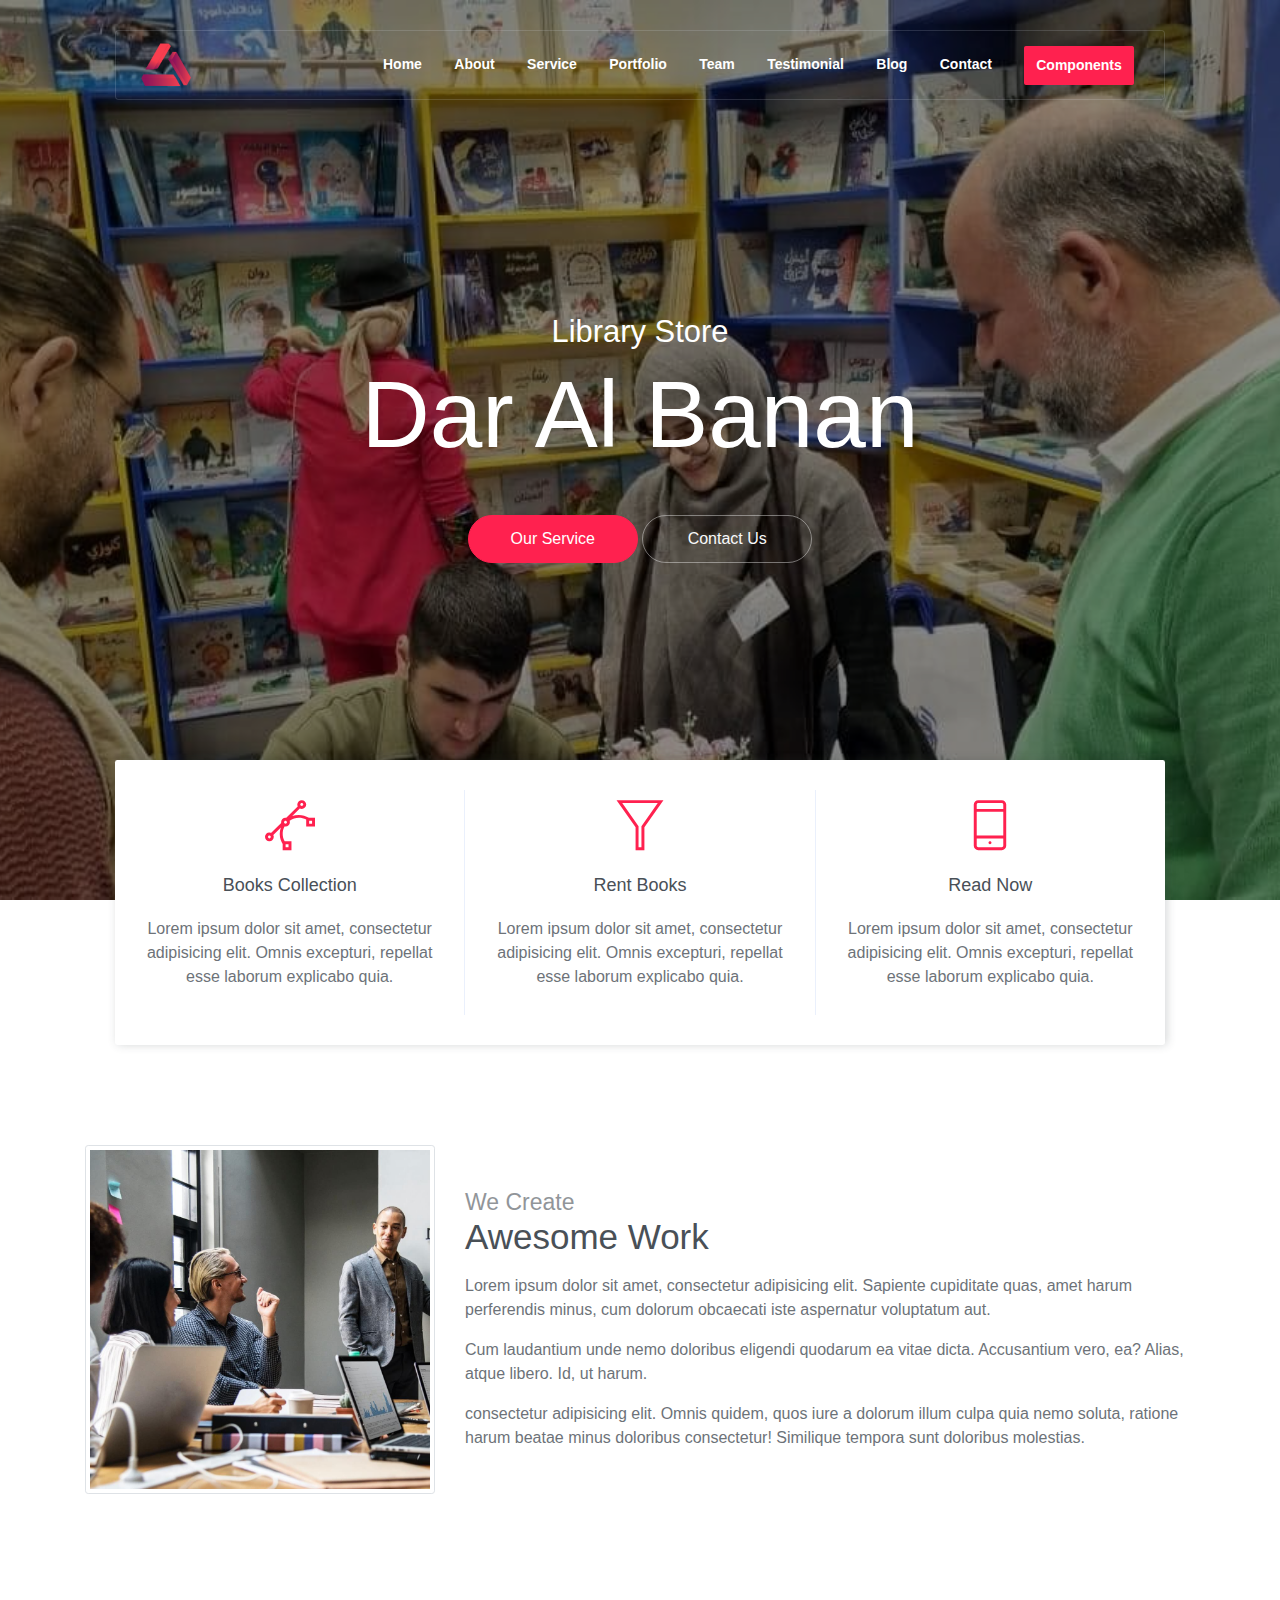
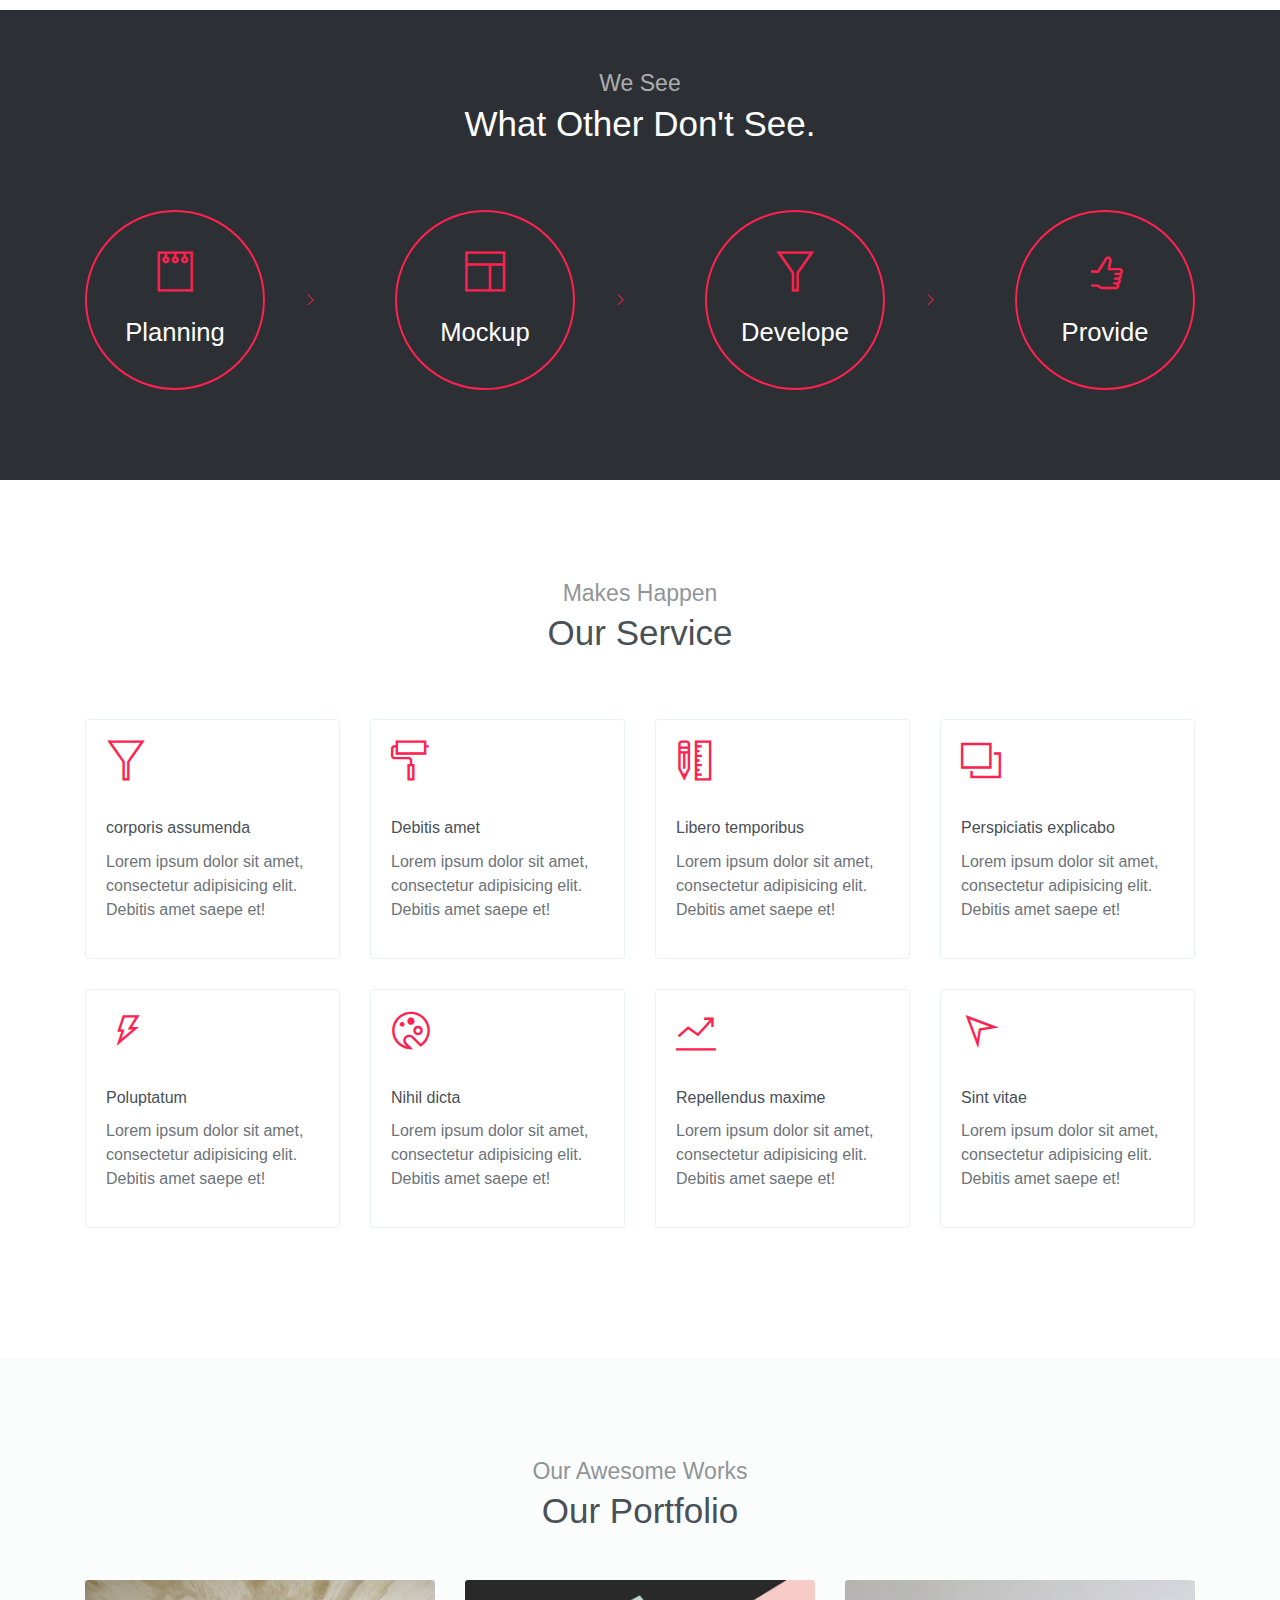
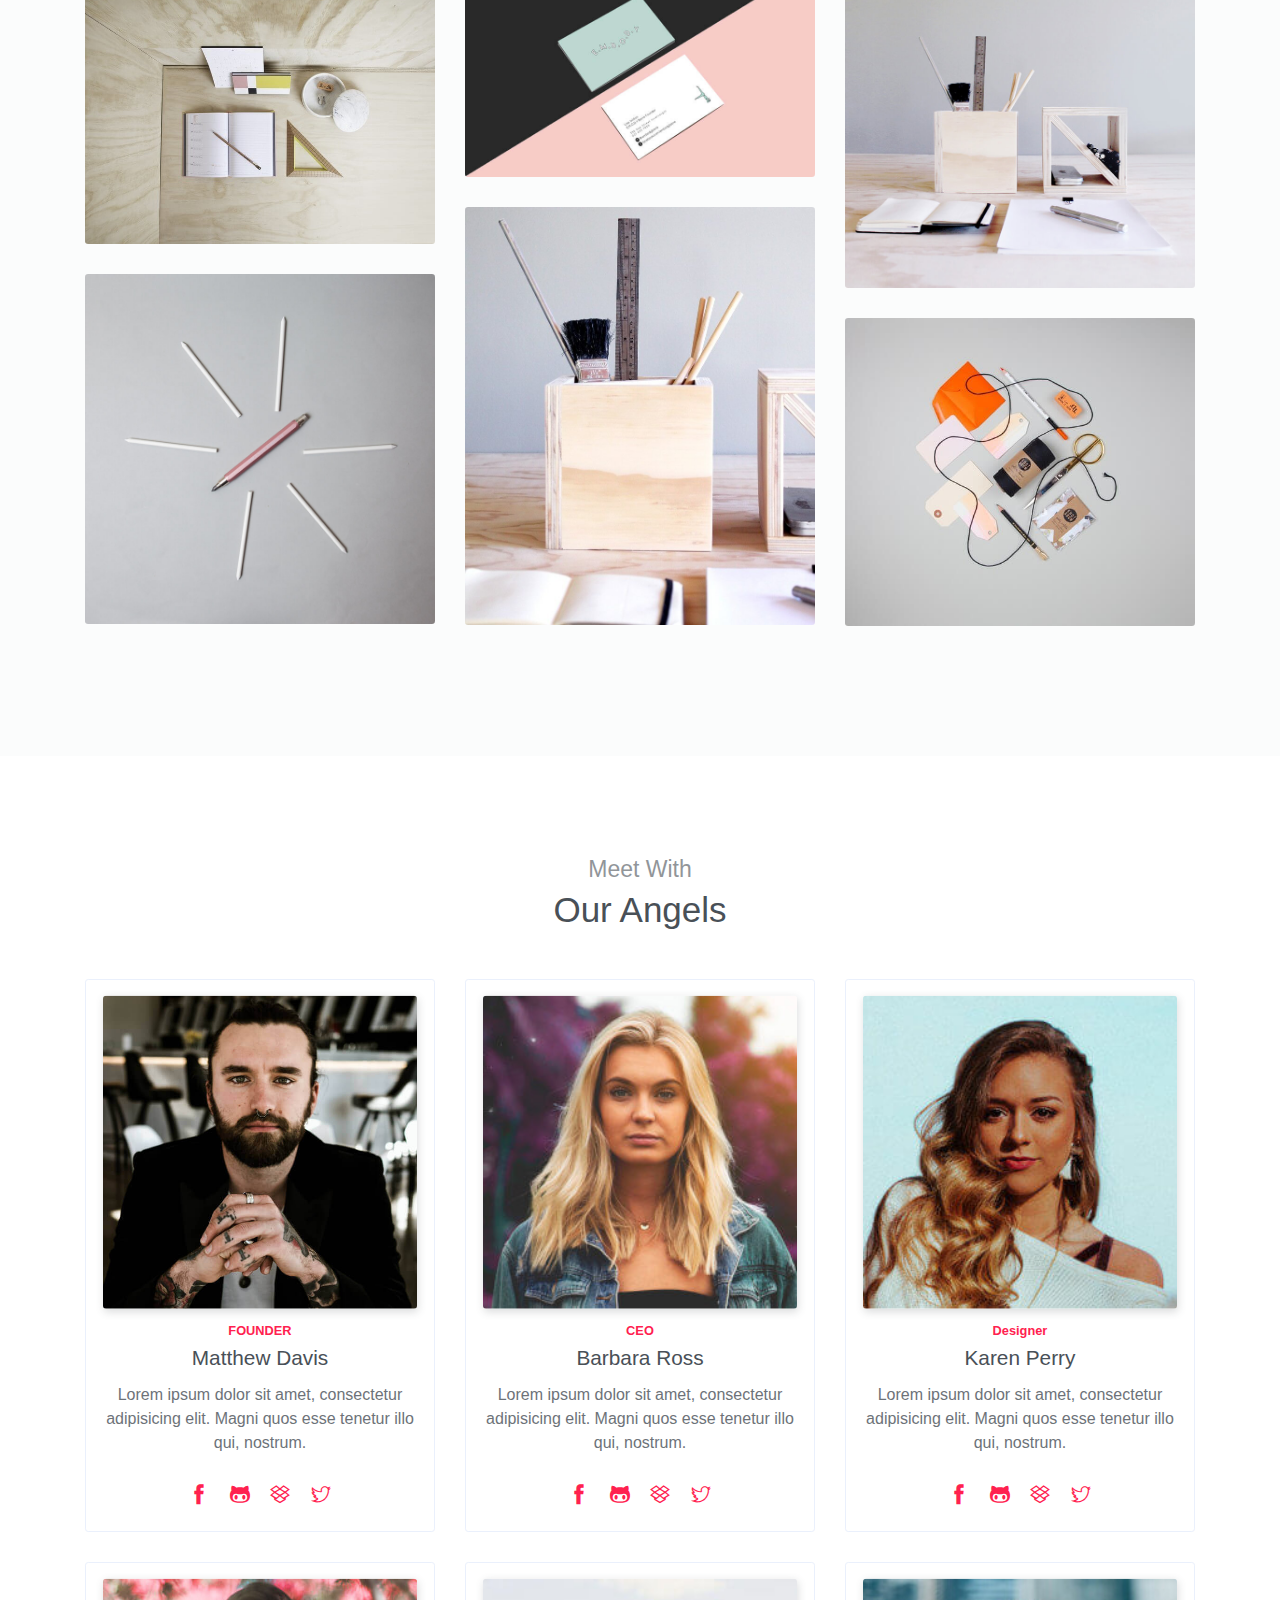
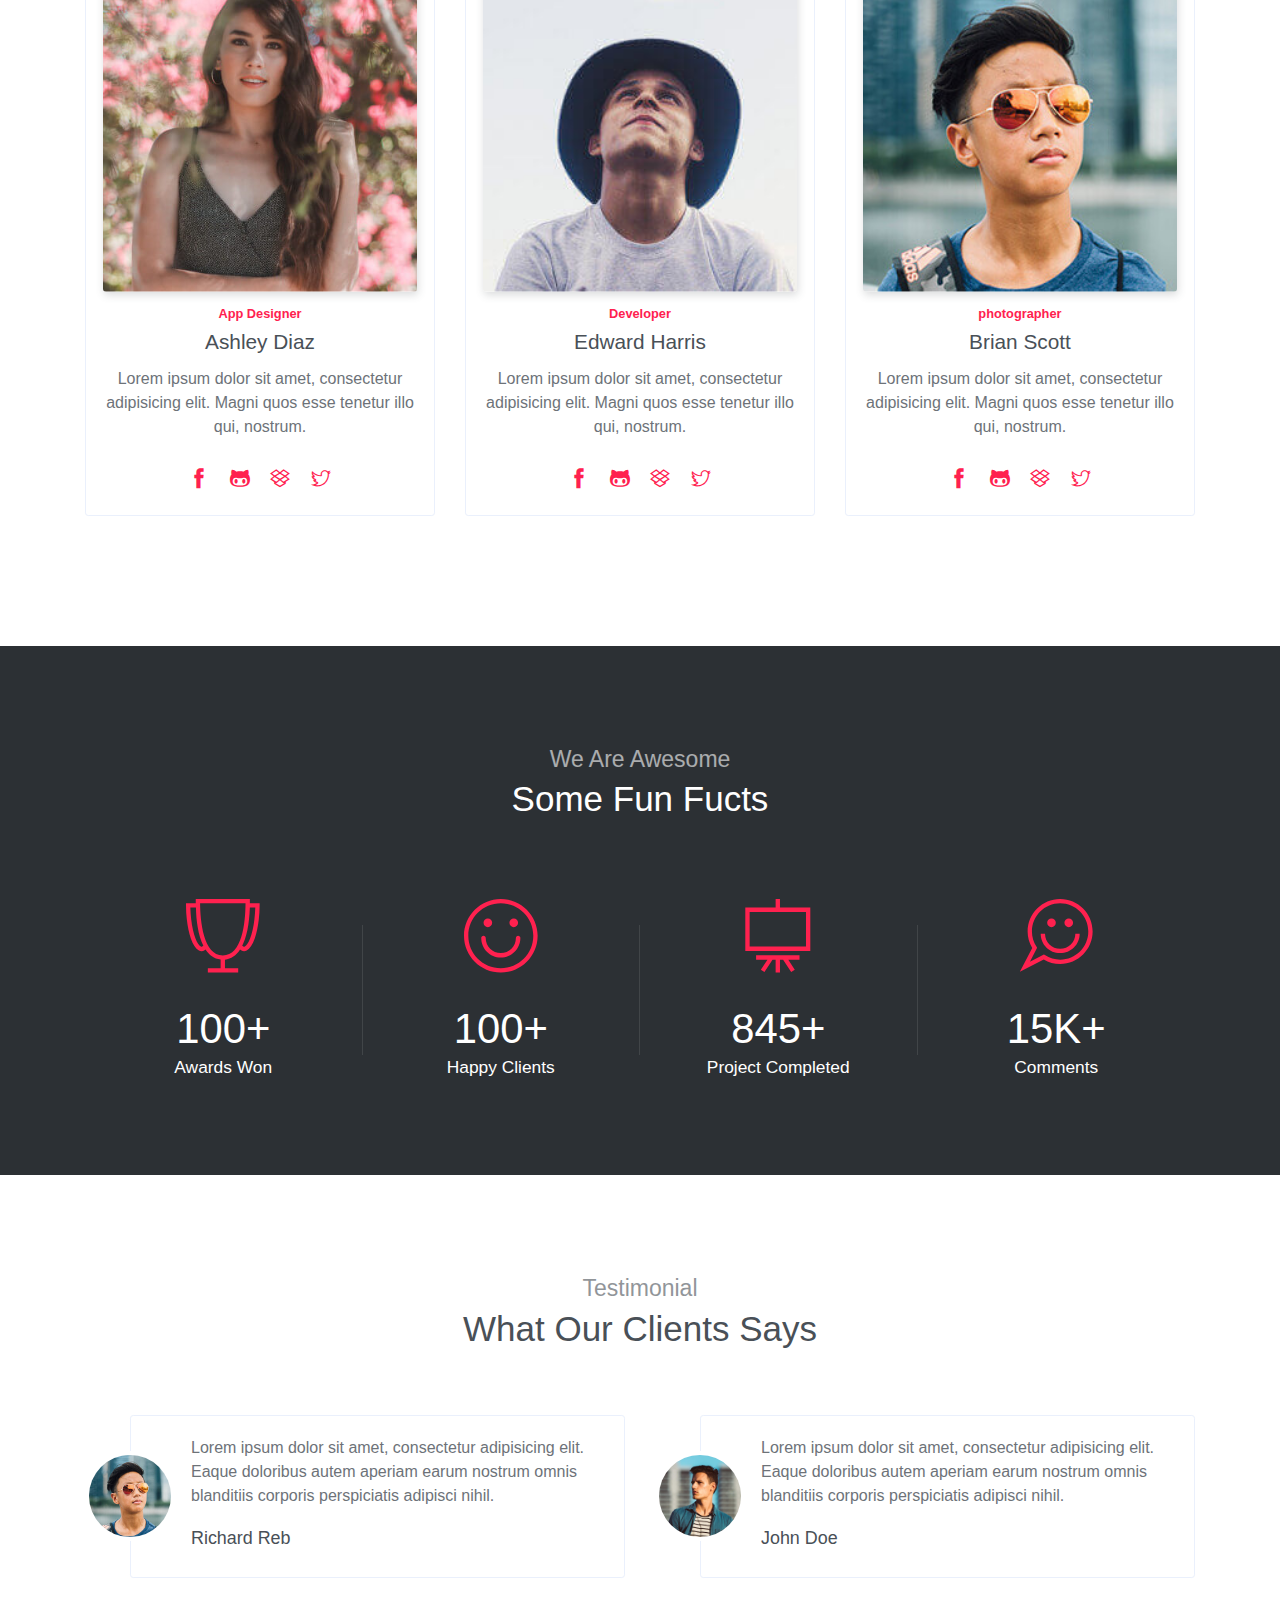
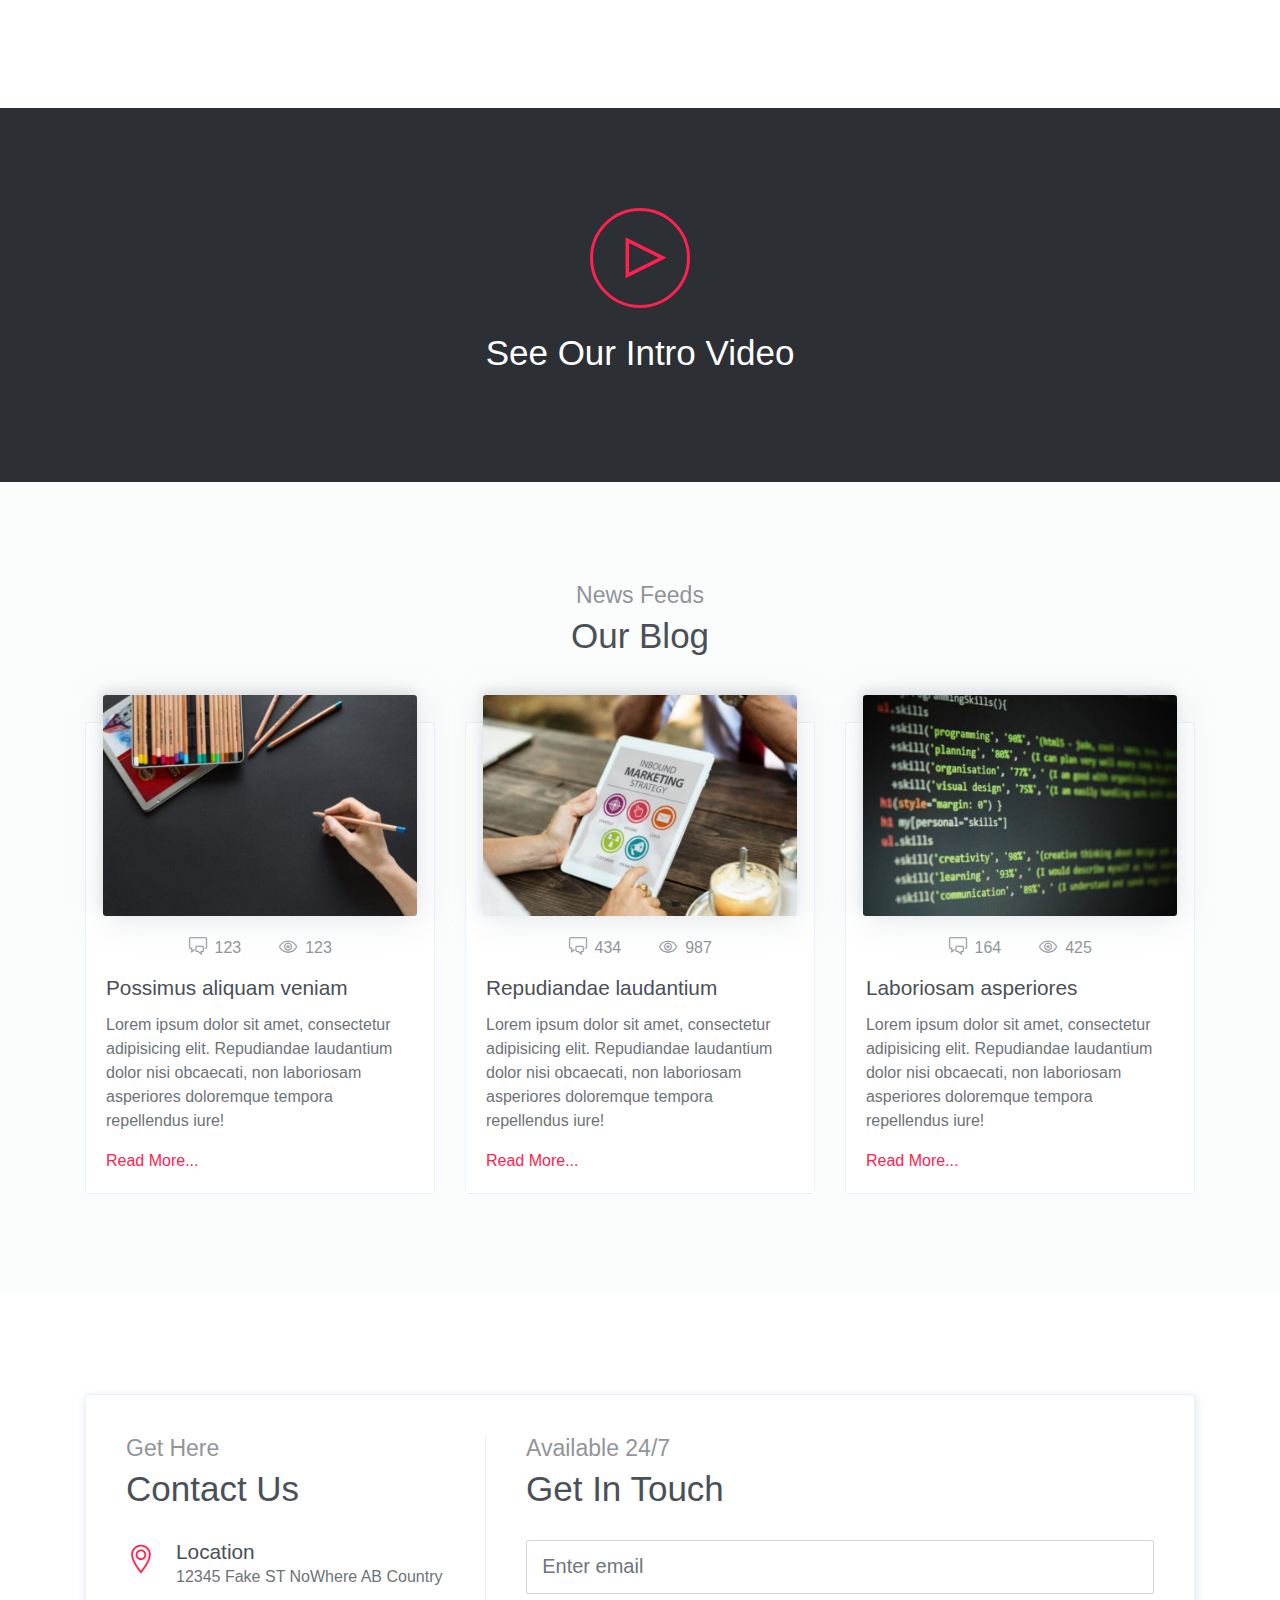
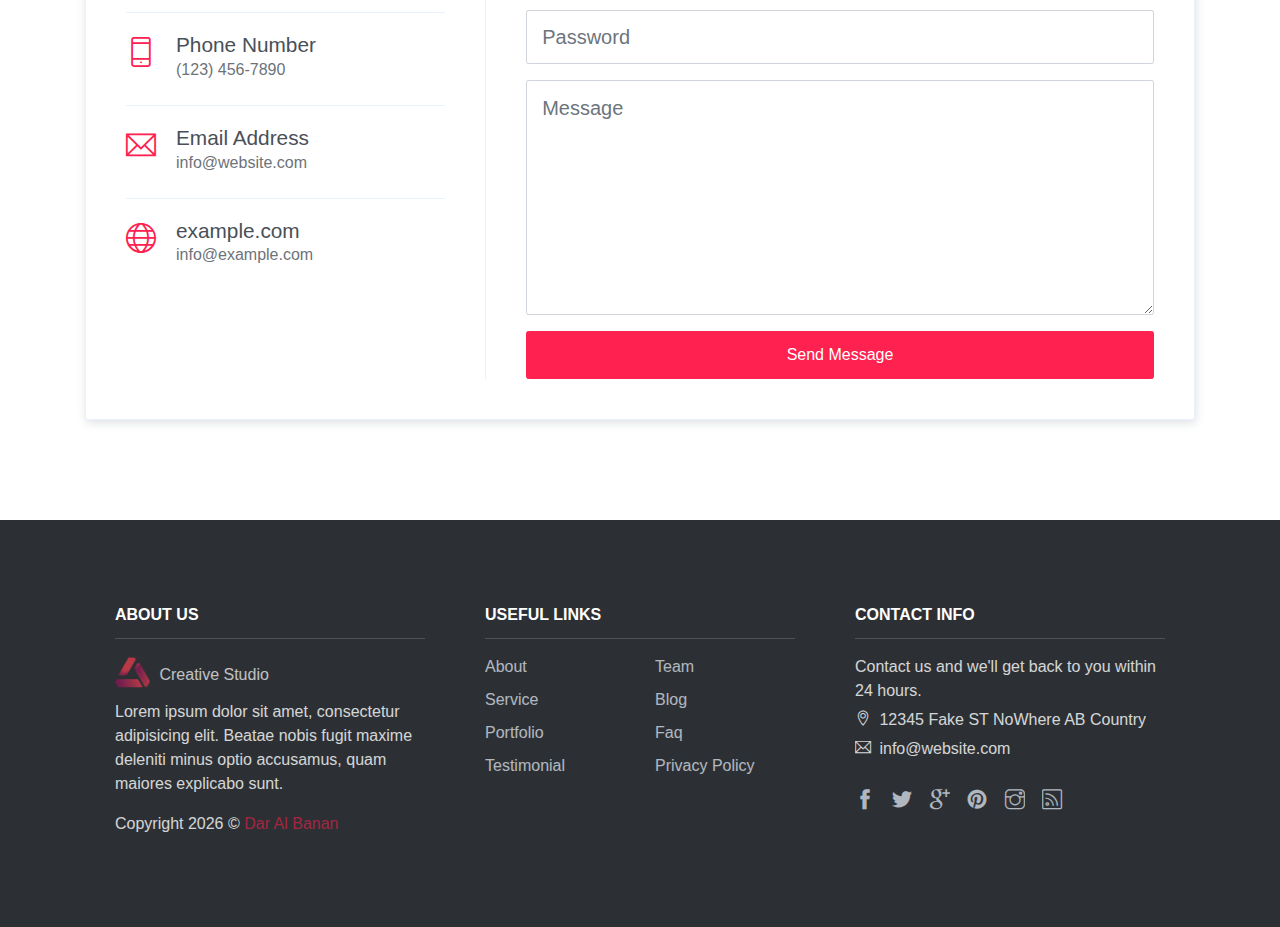
==== commit 0c195b45: "Update index.html" ====
--- a/index.html
+++ b/index.html
@@ -4,6 +4,7 @@
 	<meta charset="utf-8">
     <meta name="viewport" content="width=device-width, initial-scale=1, shrink-to-fit=no">
     <meta name="description" content=" ">
+    <link rel="icon" type="image/x-icon" href="assets/imgs/favicon.jpg">
     <title>Dar Al Banan</title>
 
     <!-- font icons -->
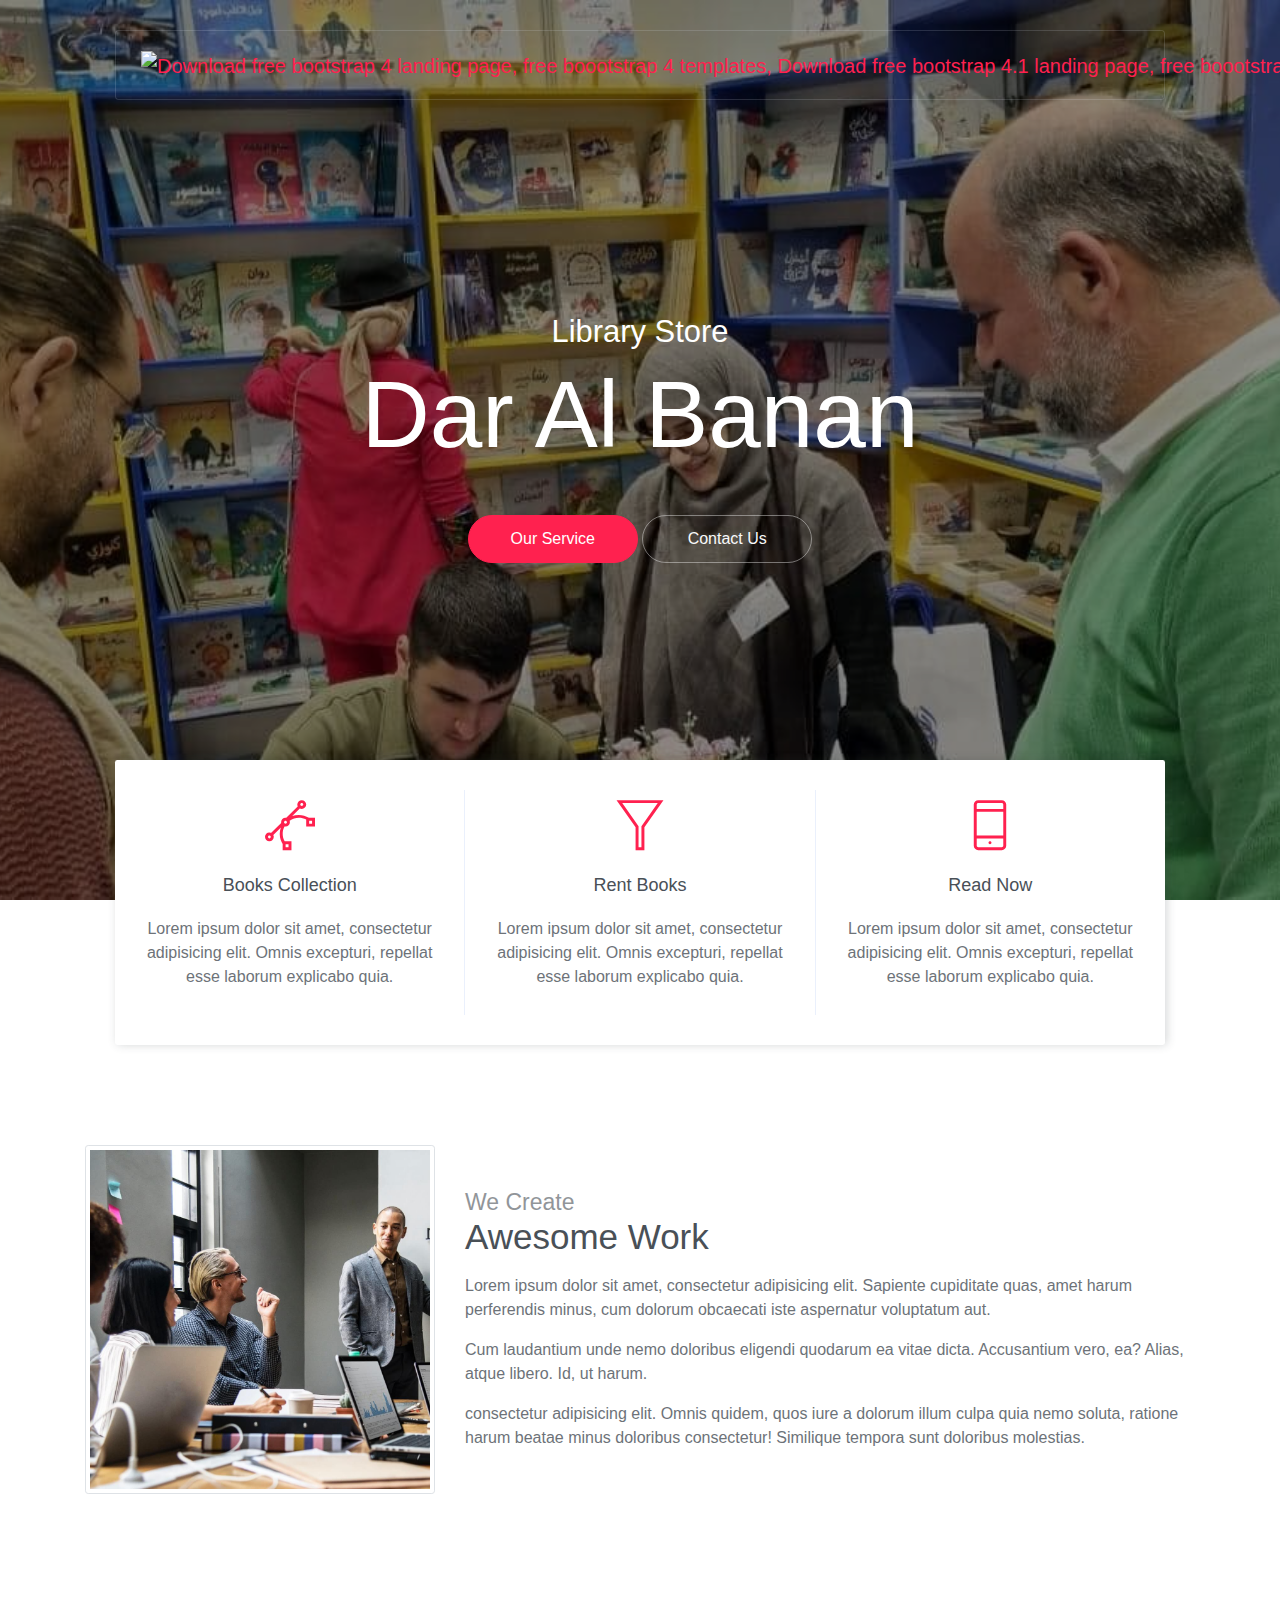
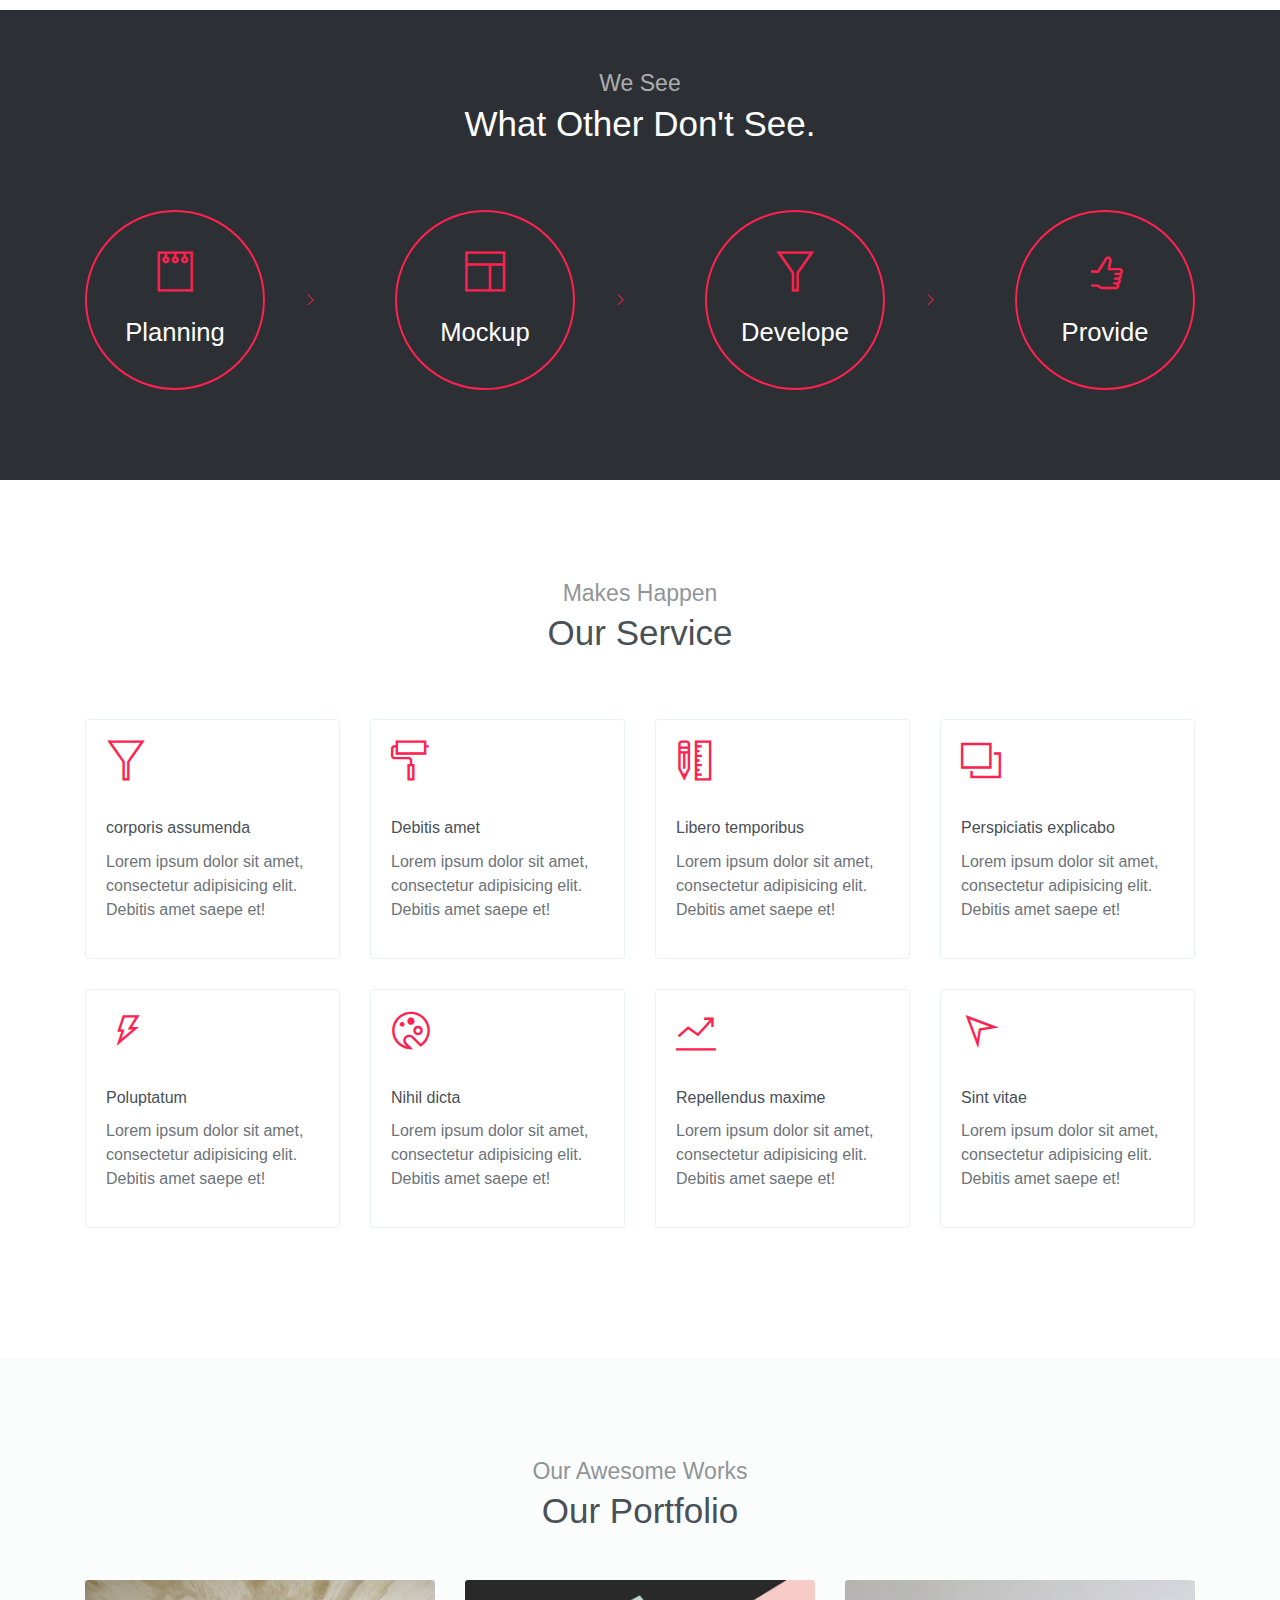
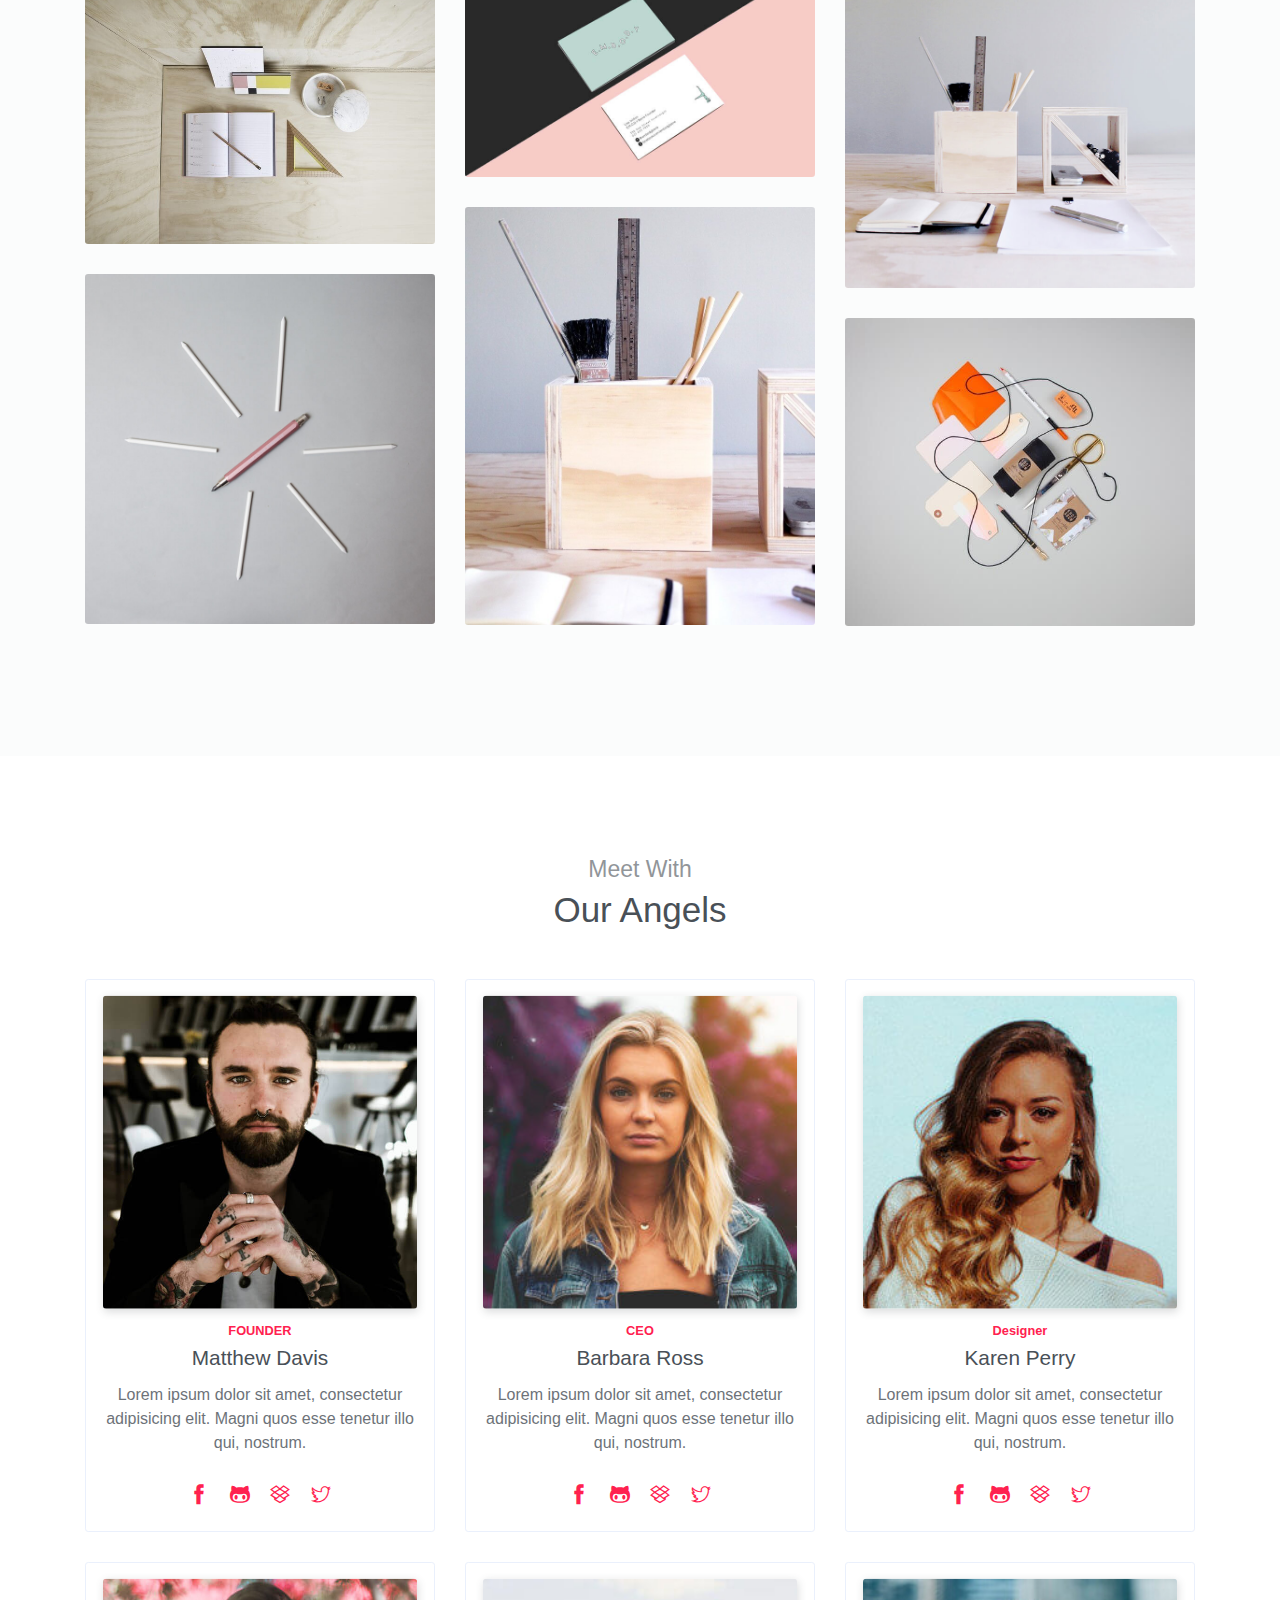
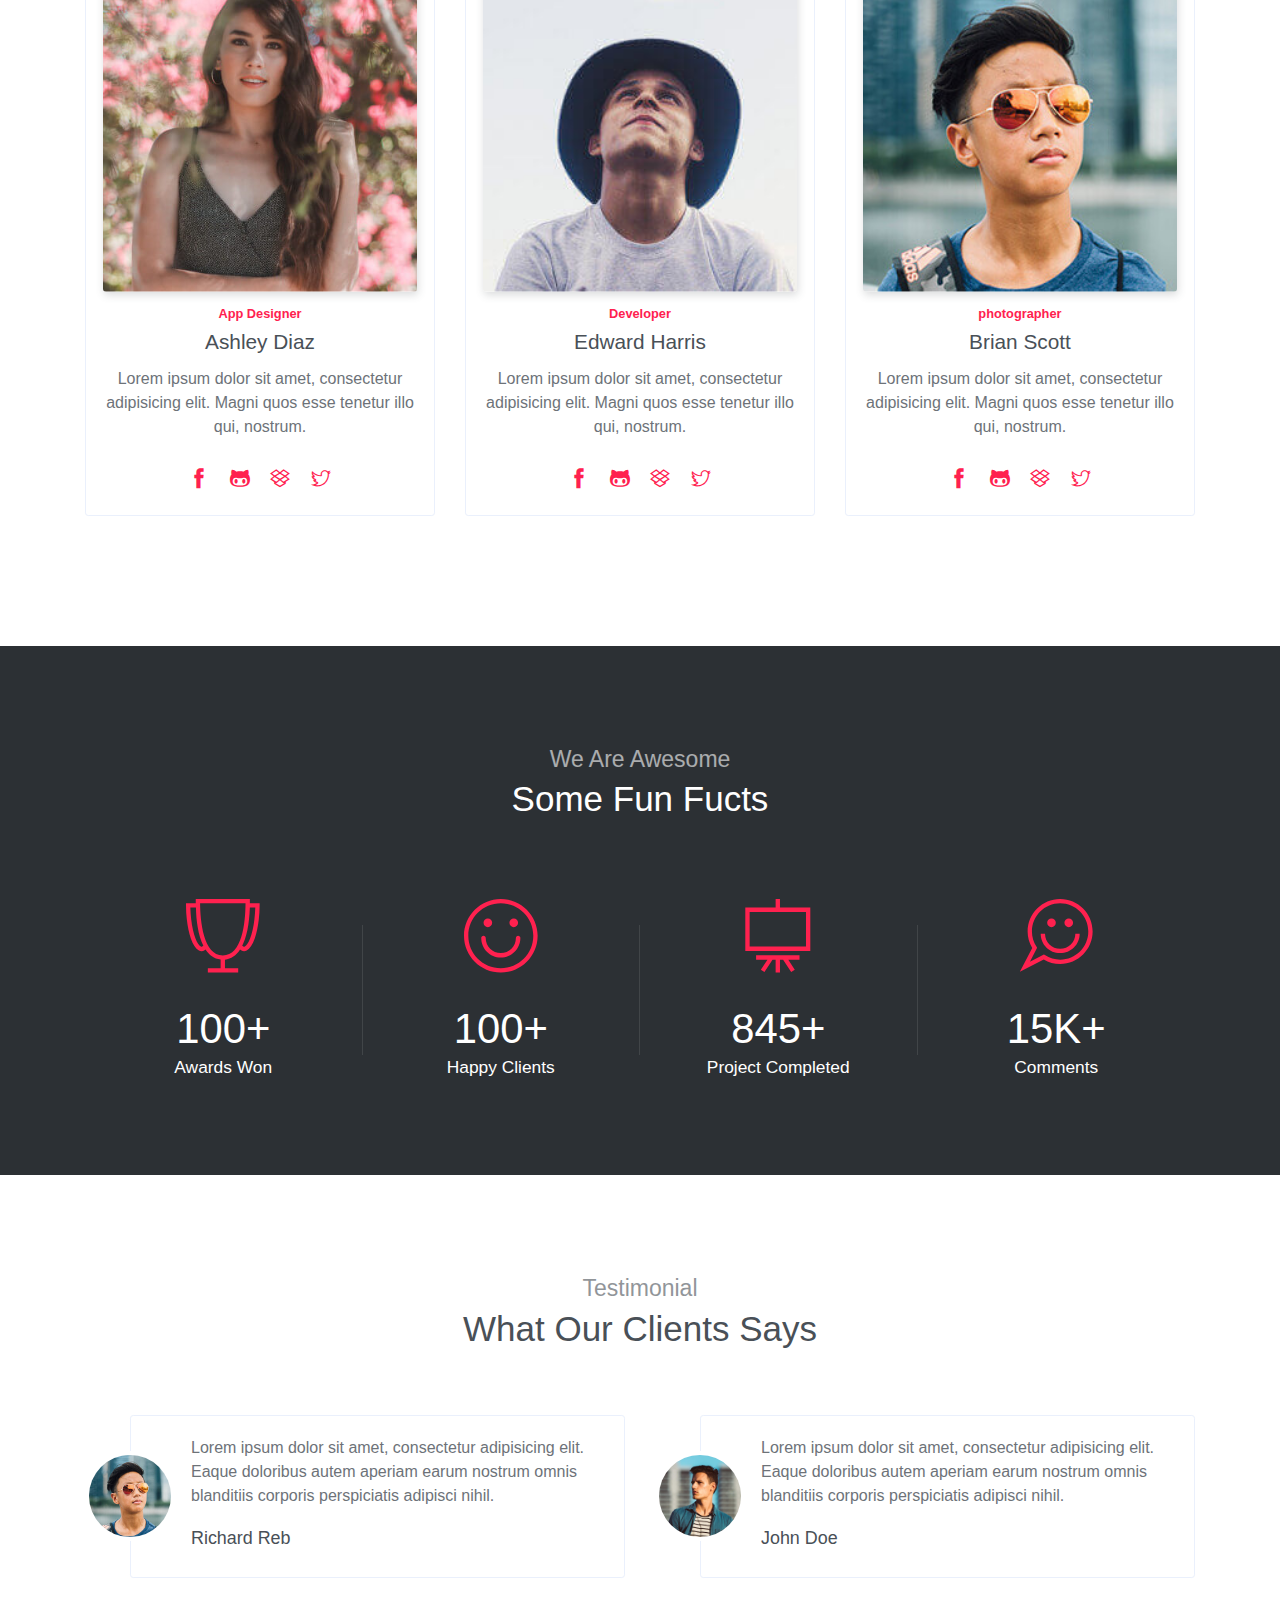
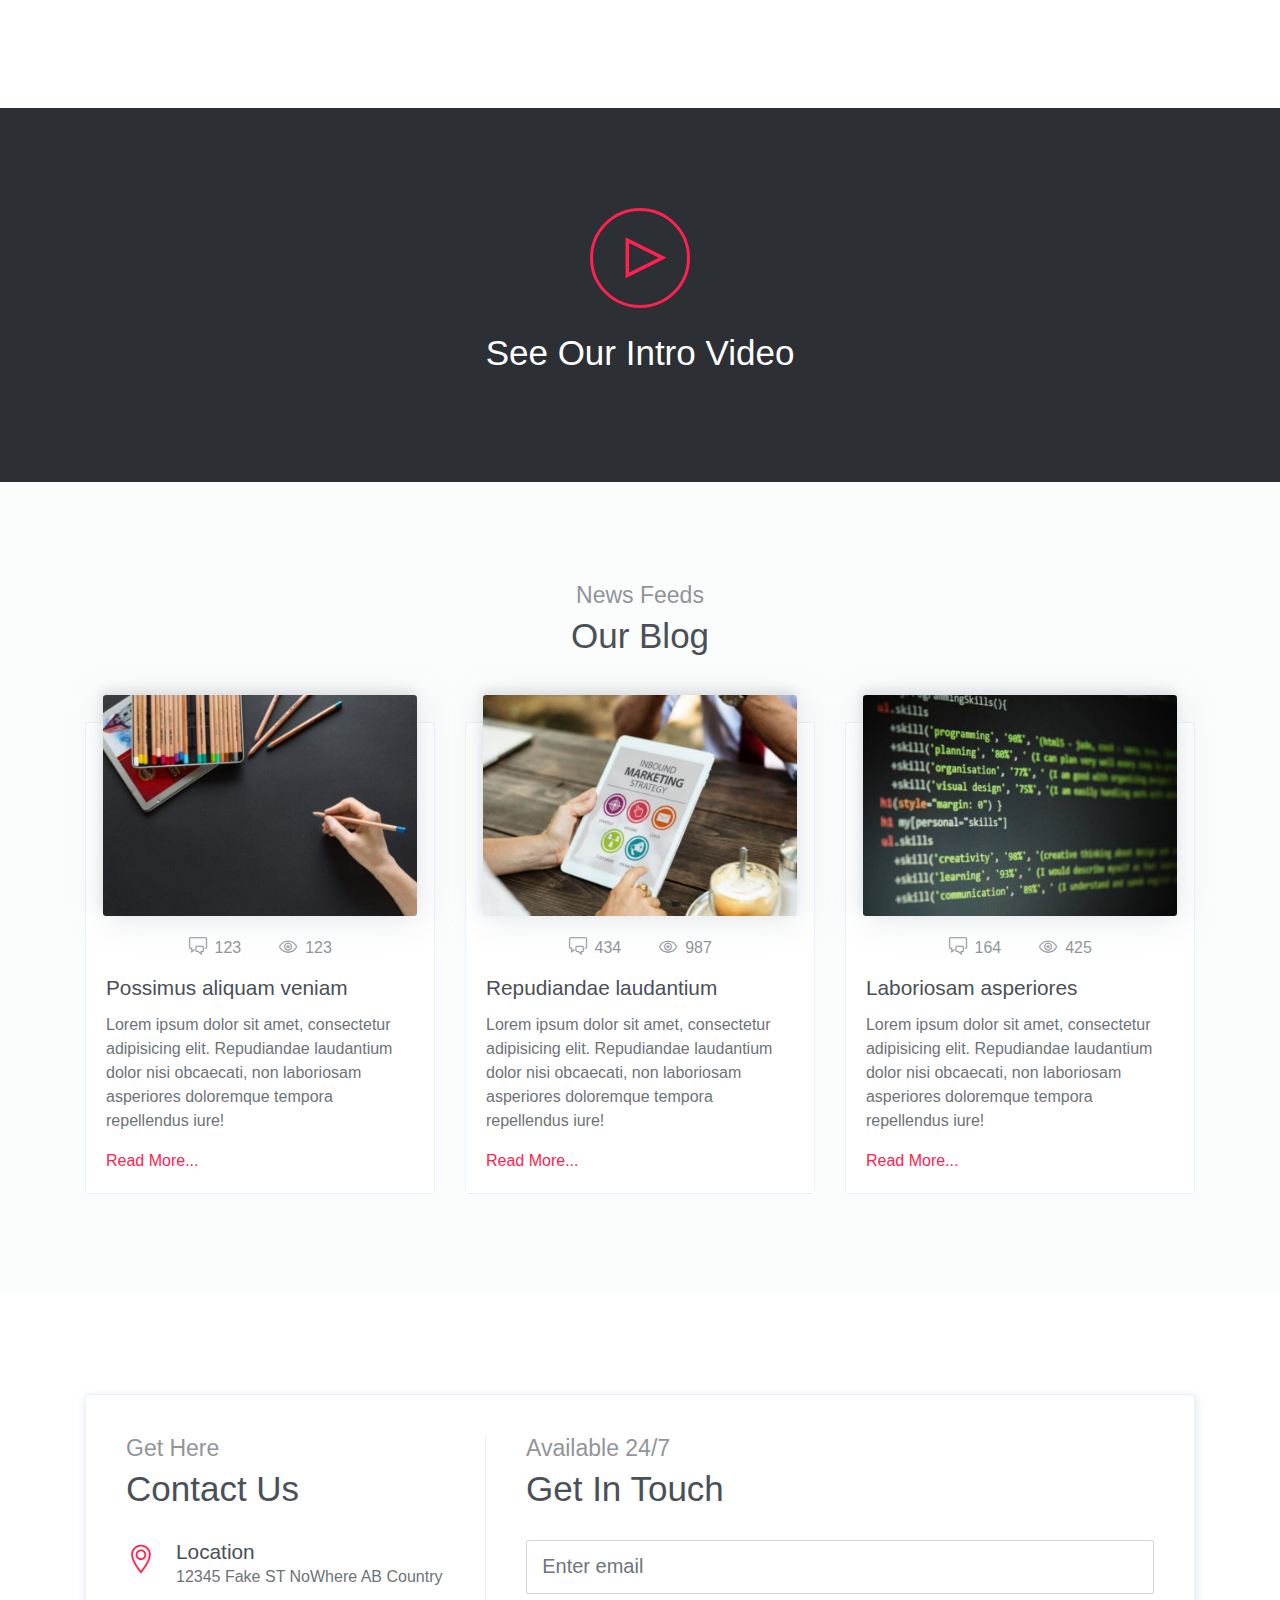
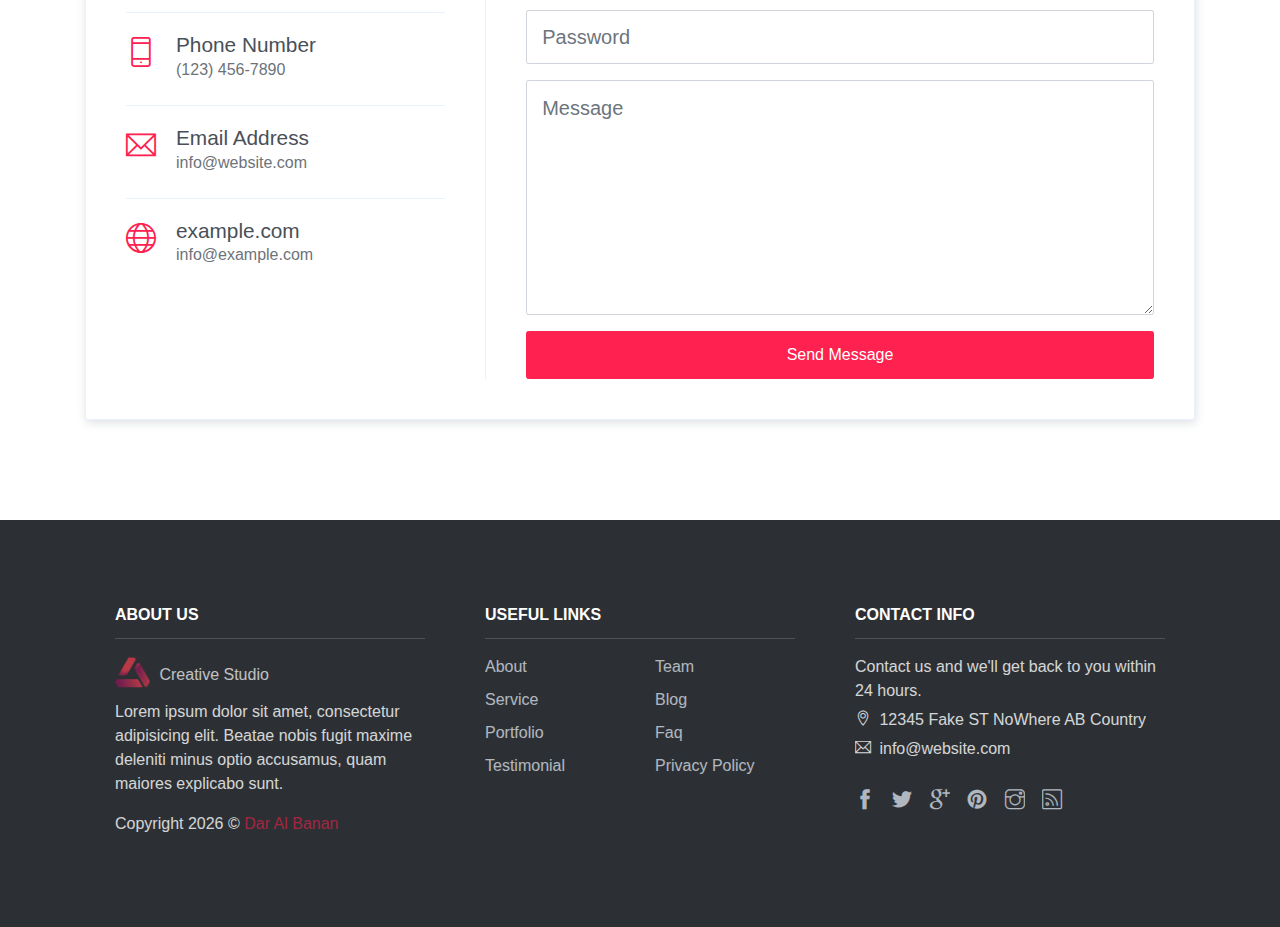
==== commit 5a801971: "Update index.html" ====
--- a/index.html
+++ b/index.html
@@ -20,7 +20,7 @@
     <nav class="navbar custom-navbar navbar-expand-lg navbar-dark" data-spy="affix" data-offset-top="20">
         <div class="container">
             <a class="navbar-brand" href="#">
-                <img src="assets/imgs/logo.png" alt="Download free bootstrap 4 landing page, free boootstrap 4 templates, Download free bootstrap 4.1 landing page, free boootstrap 4.1.1 templates, Creative studio Landing page">
+                <img src="assets/imgs/logo.jpg" alt="Download free bootstrap 4 landing page, free boootstrap 4 templates, Download free bootstrap 4.1 landing page, free boootstrap 4.1.1 templates, Creative studio Landing page">
             </a>
             <button class="navbar-toggler" type="button" data-toggle="collapse" data-target="#navbarSupportedContent" aria-controls="navbarSupportedContent" aria-expanded="false" aria-label="Toggle navigation">
                 <span></span>
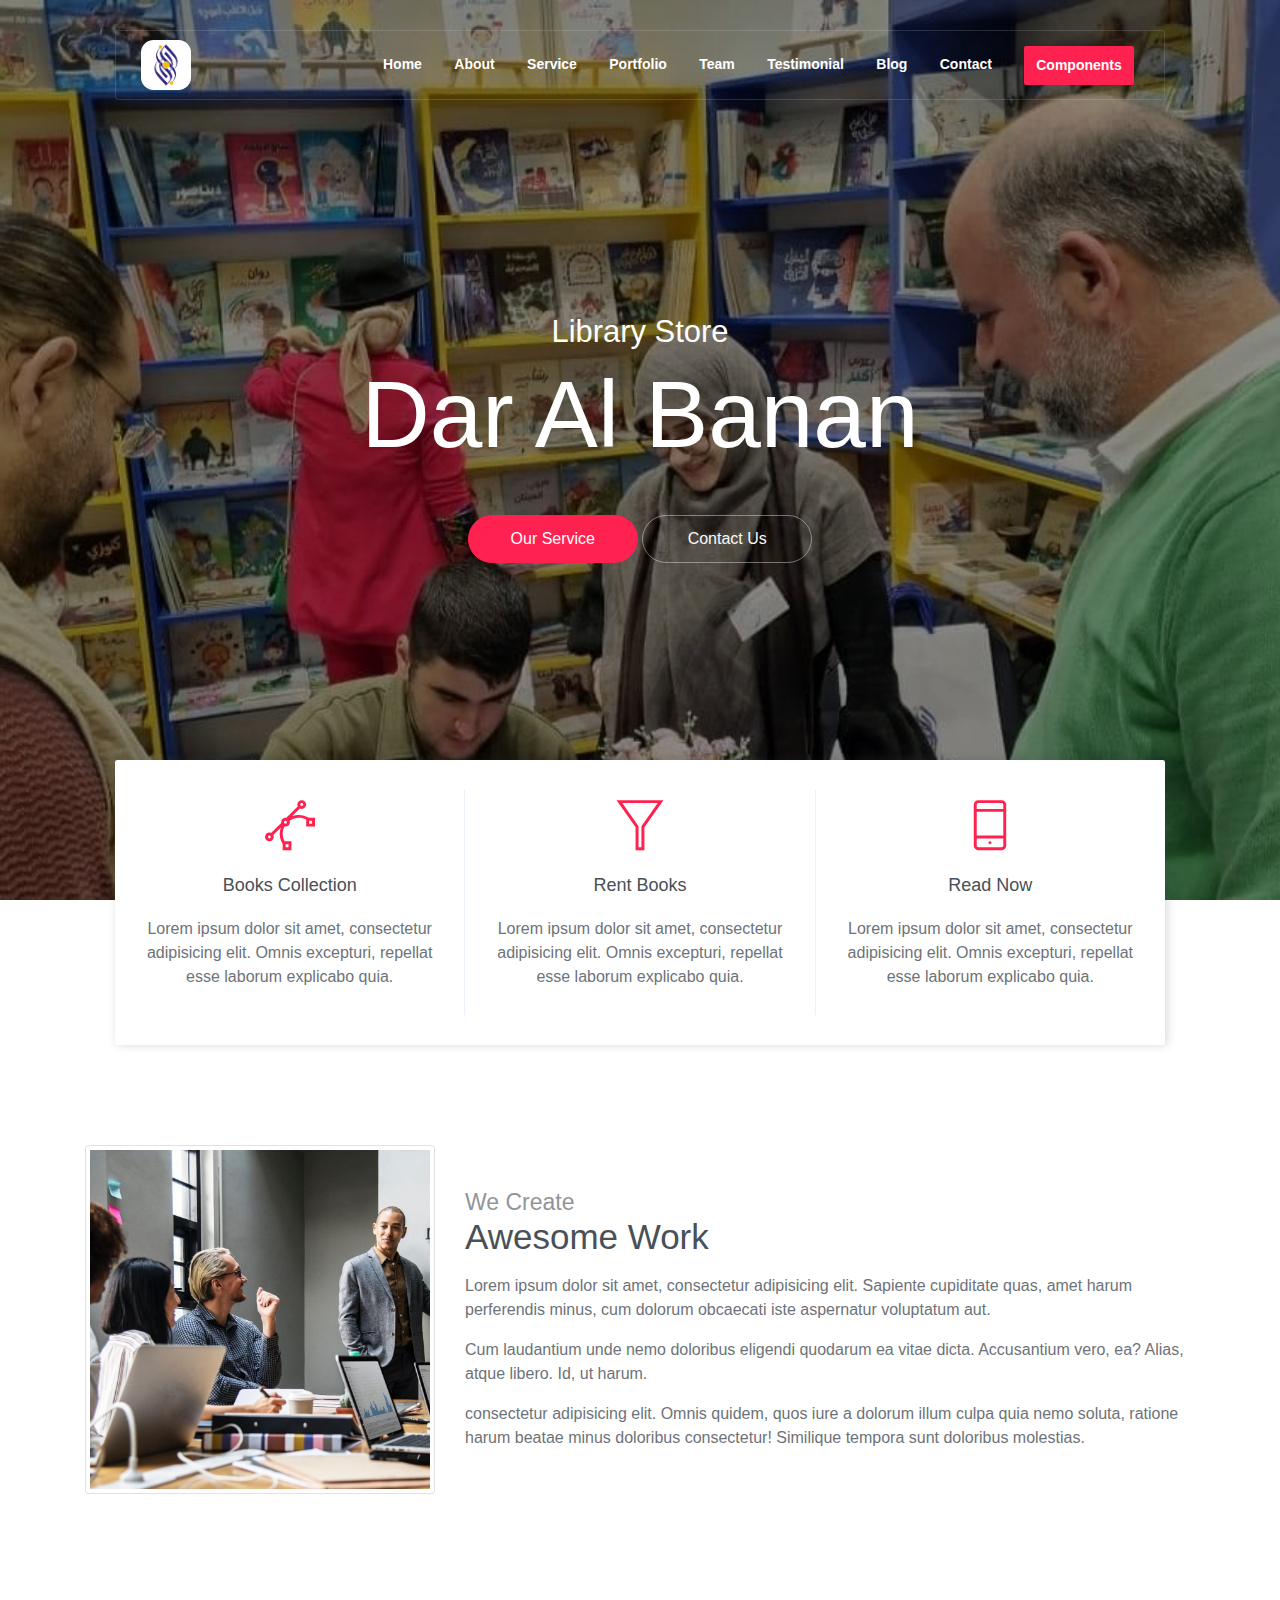
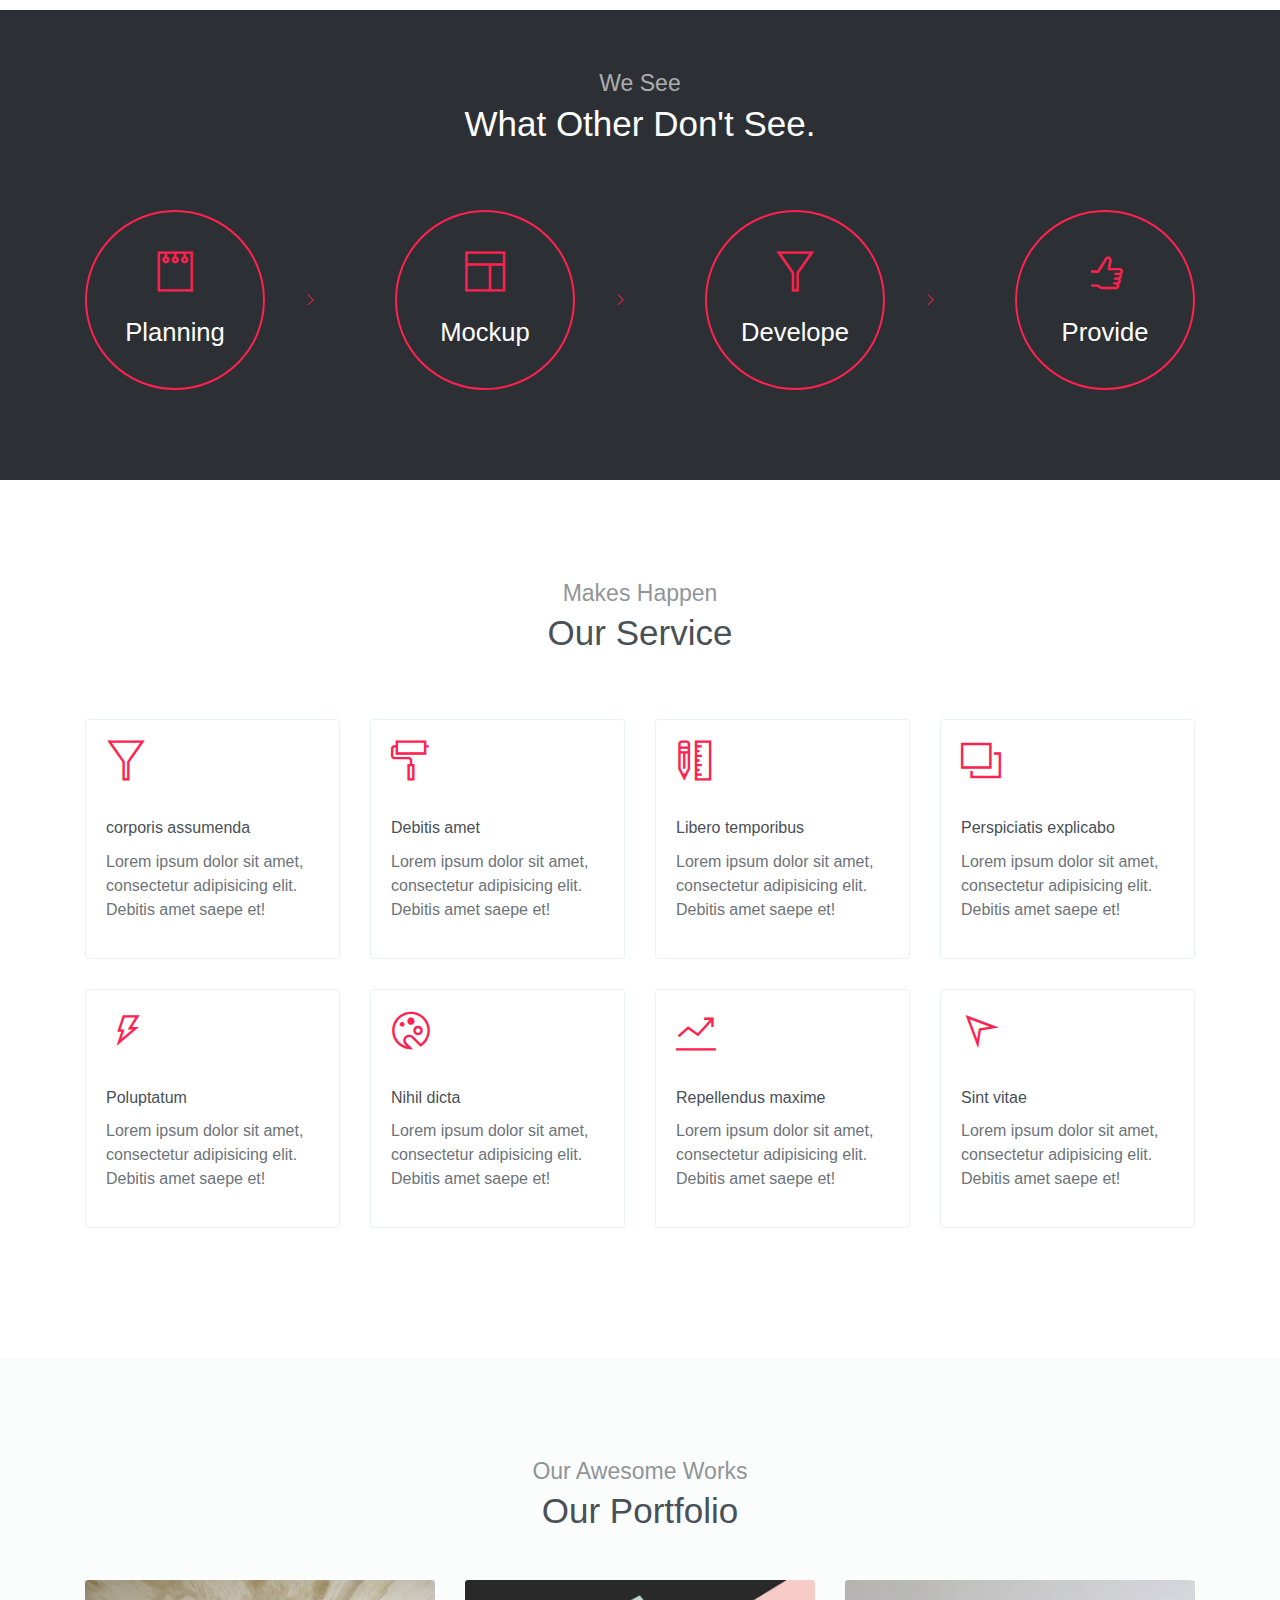
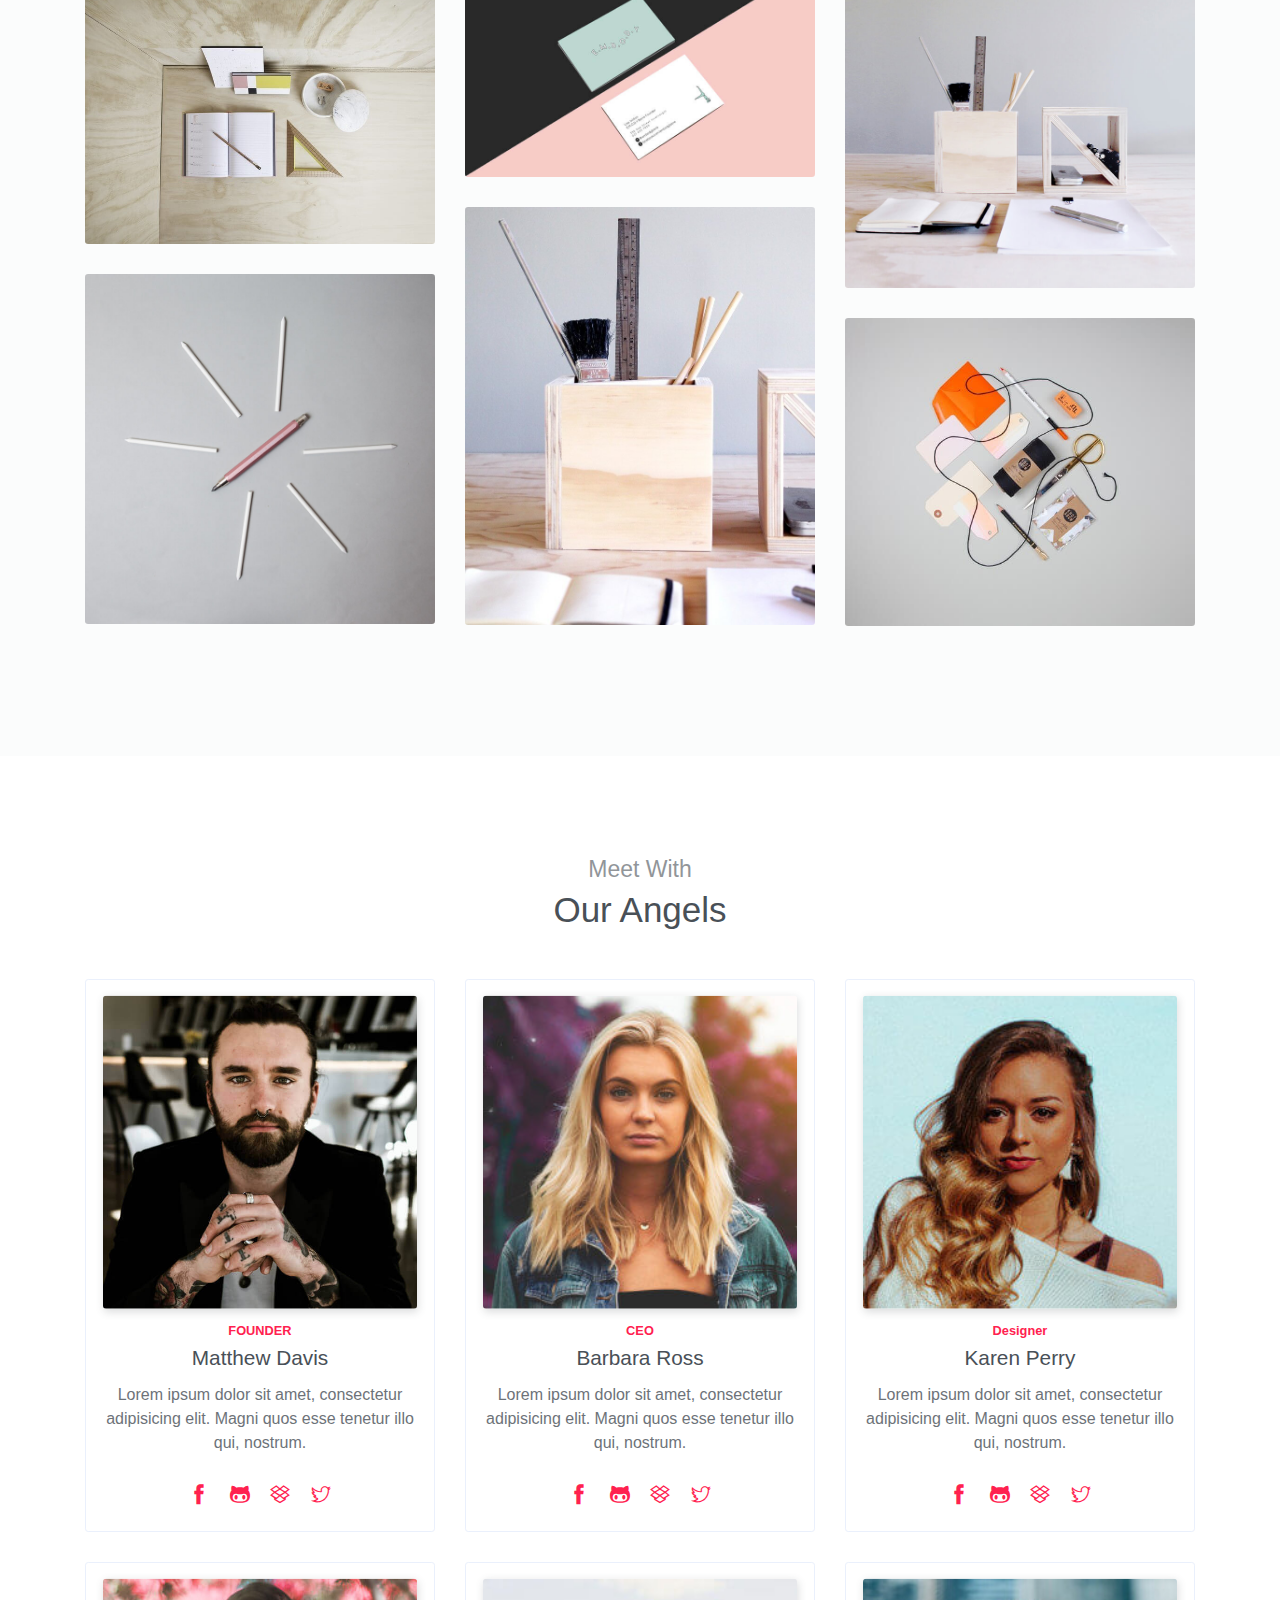
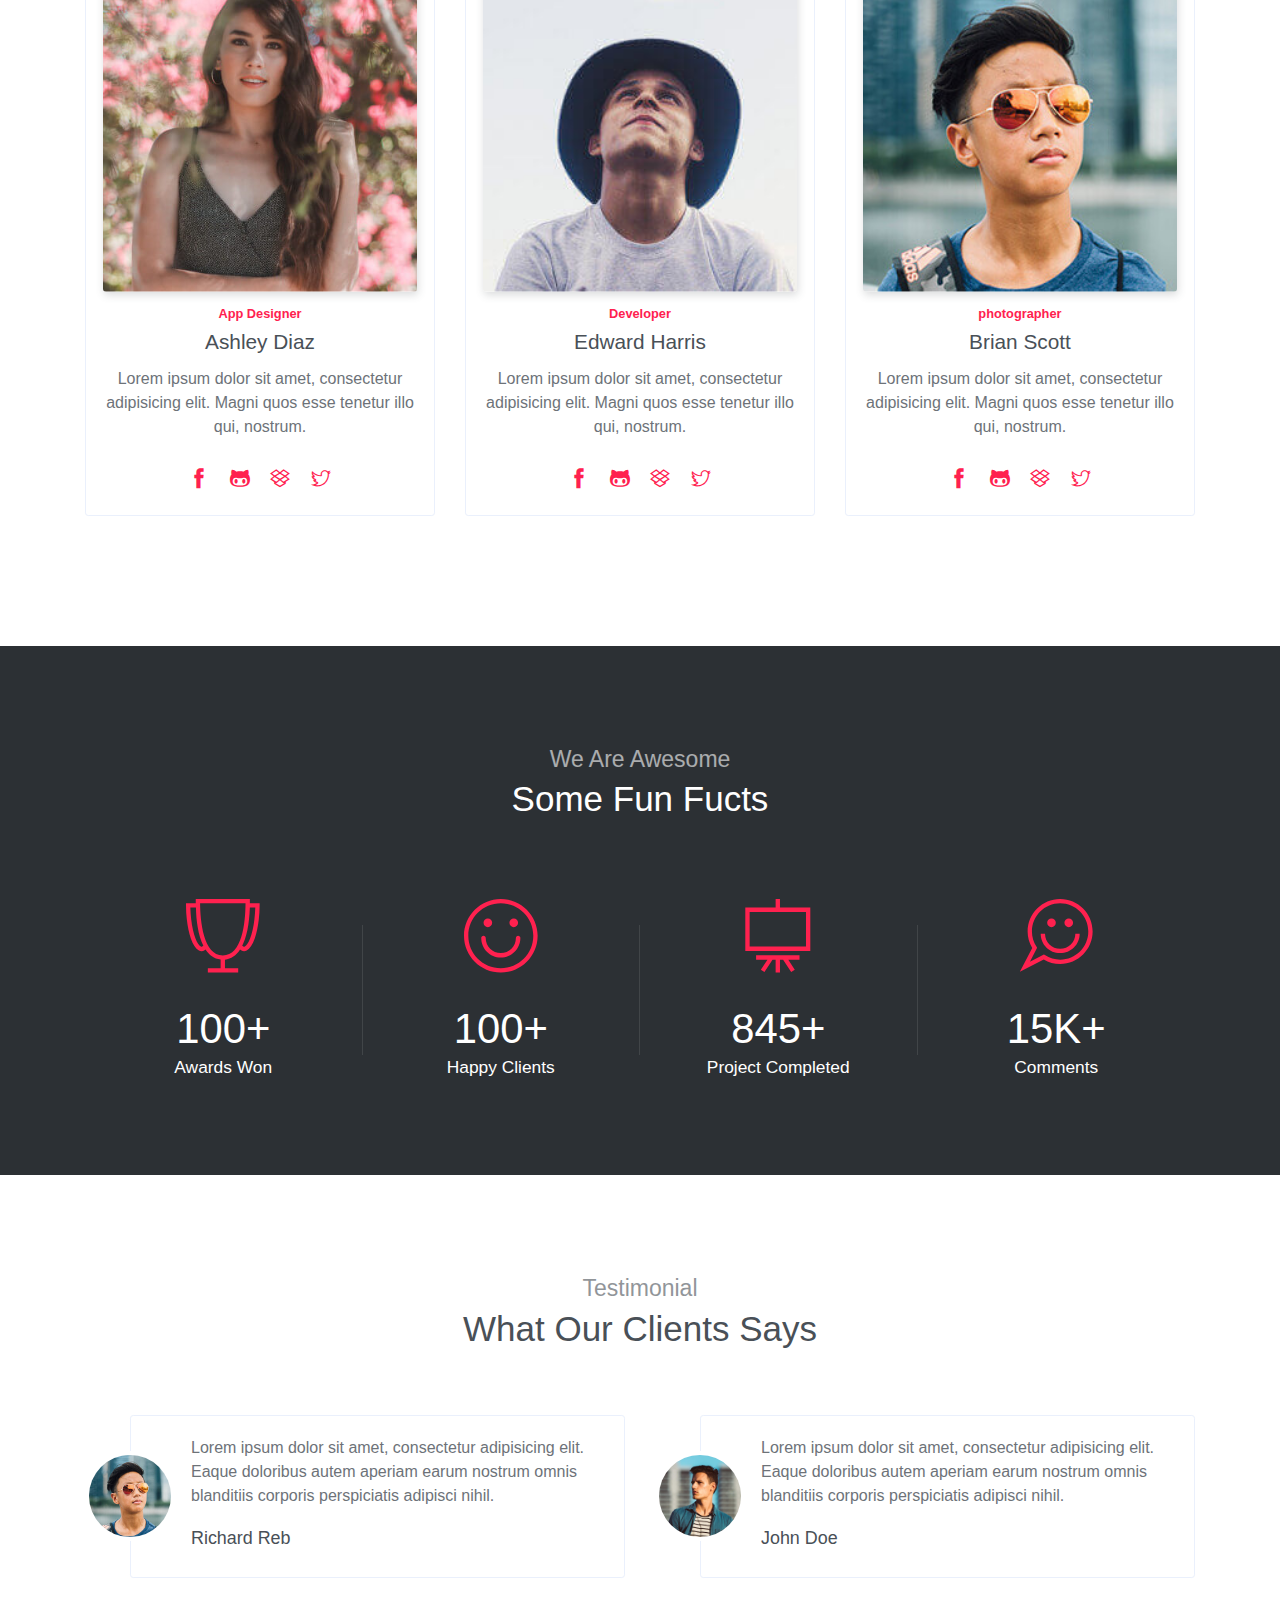
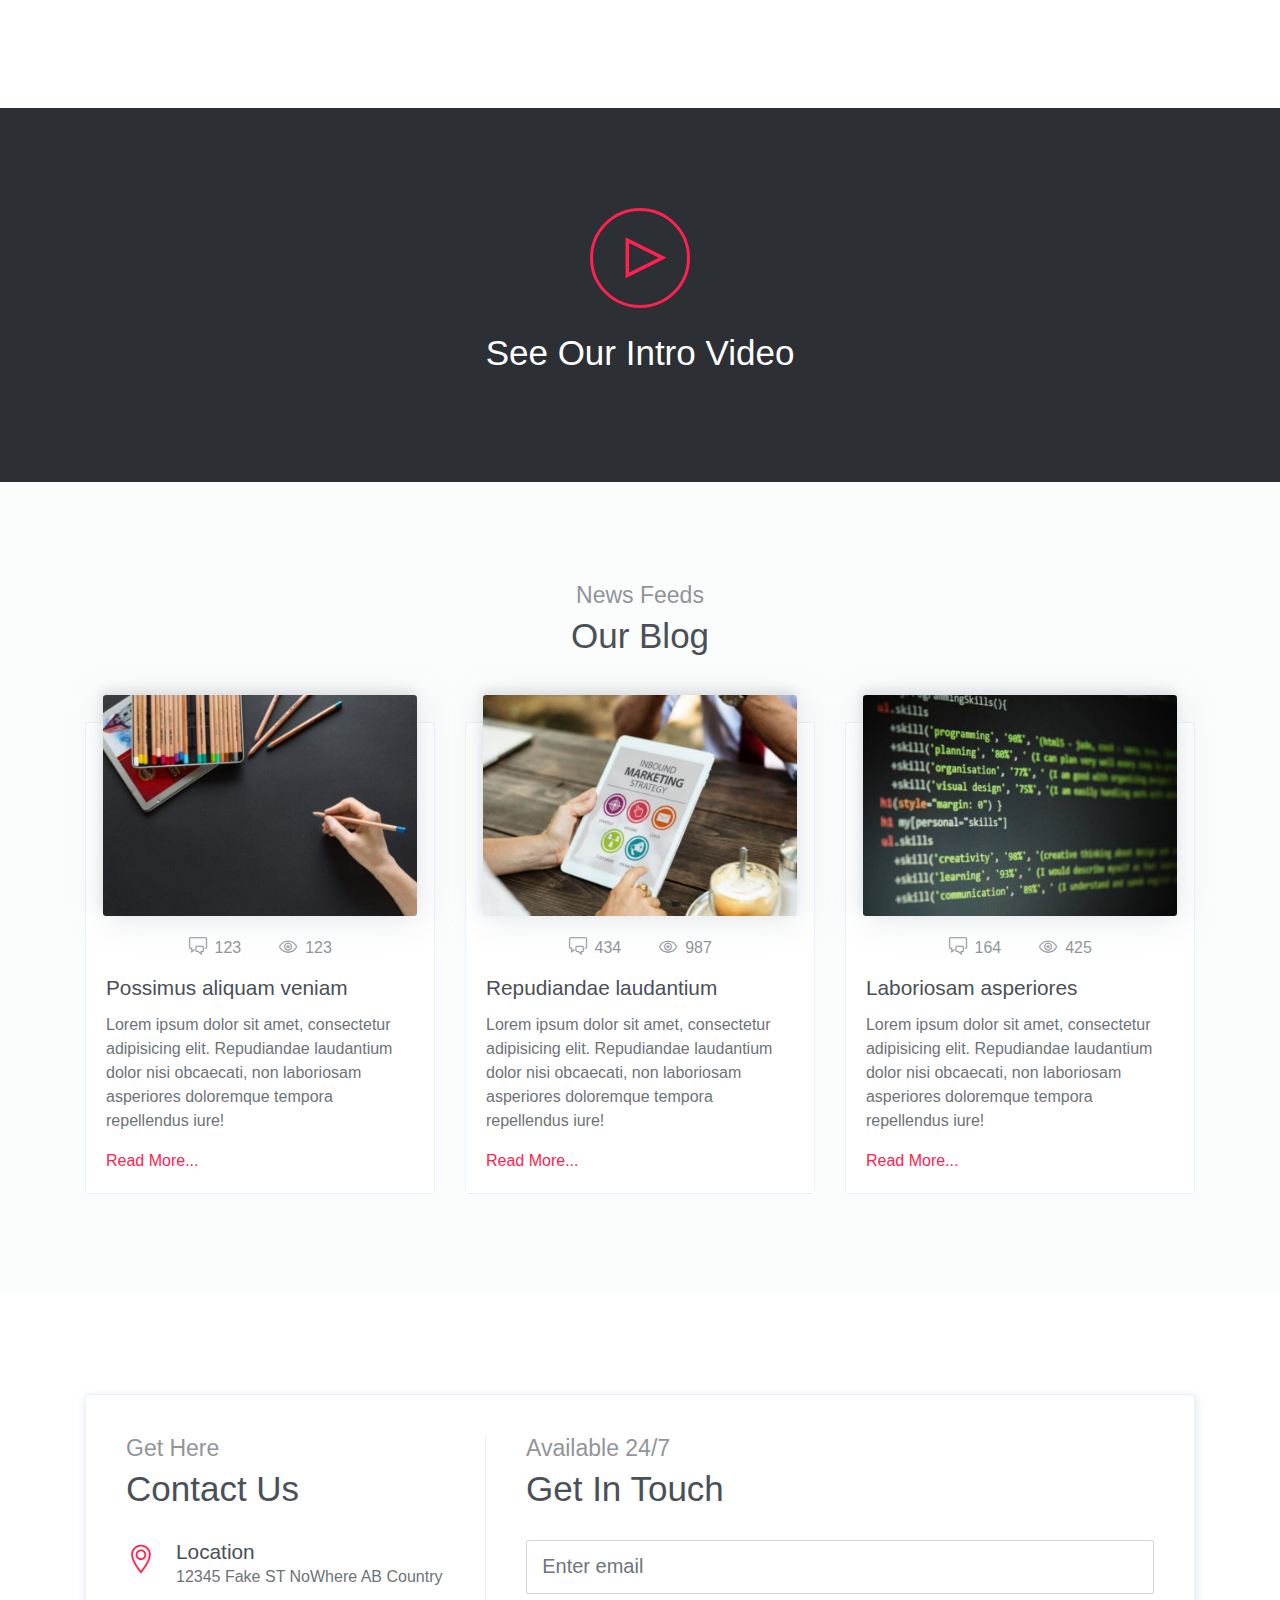
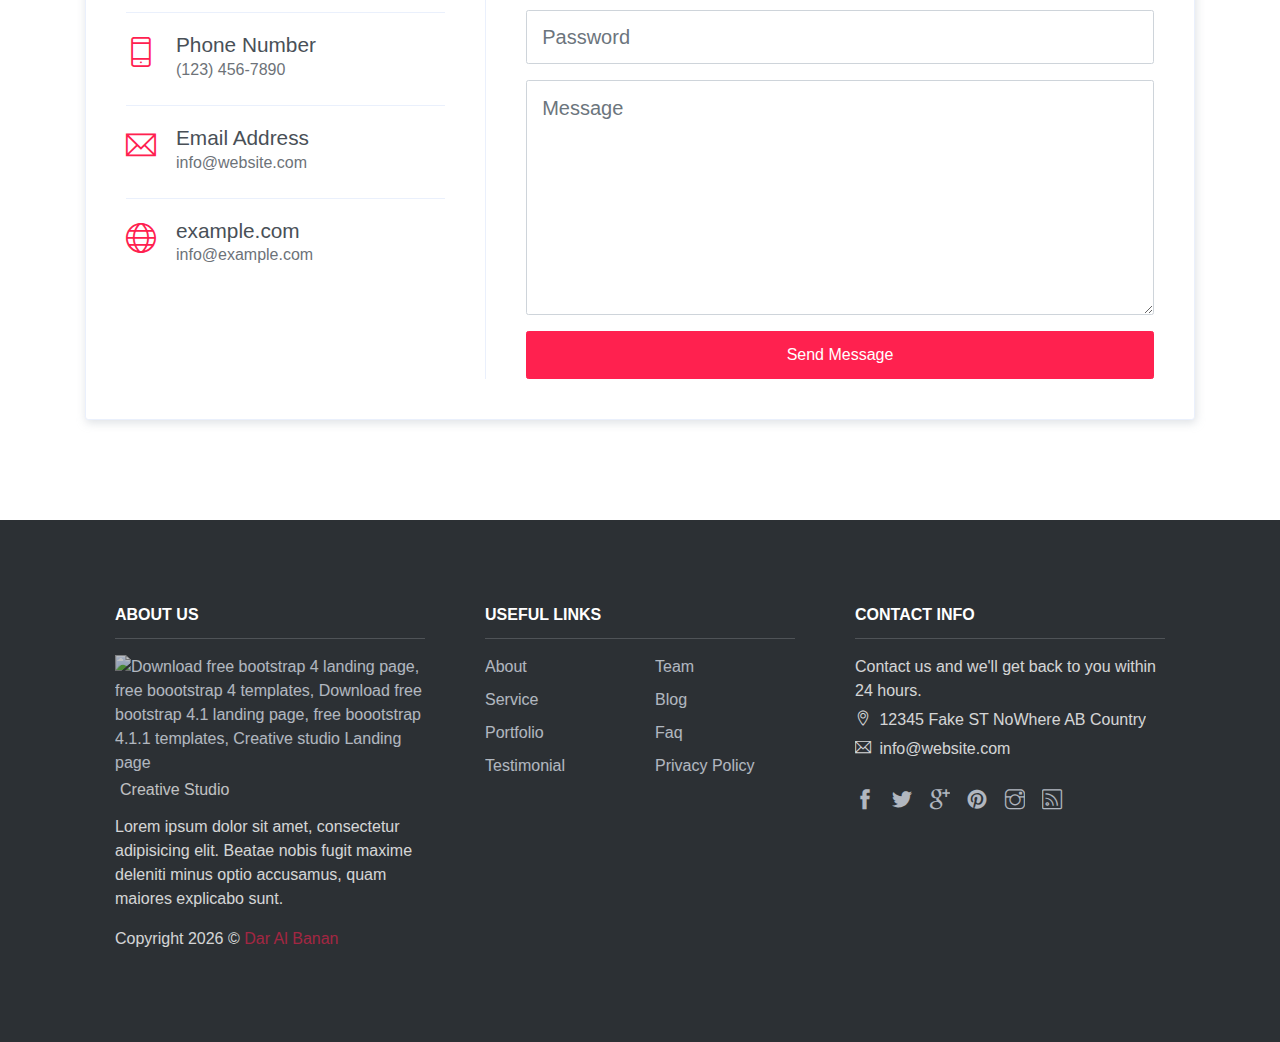
==== commit 8c0f0d37: "Update index.html" ====
--- a/index.html
+++ b/index.html
@@ -12,6 +12,12 @@
 
     <!-- Bootstrap + Creative Studio main styles -->
 	<link rel="stylesheet" href="assets/css/creative-studio.css">
+	<style>
+	#logoimage {
+		
+			border-radius: 25%;
+		}
+	</style>
 
 </head>
 <body data-spy="scroll" data-target=".navbar" data-offset="40" id="home">
@@ -20,7 +26,7 @@
     <nav class="navbar custom-navbar navbar-expand-lg navbar-dark" data-spy="affix" data-offset-top="20">
         <div class="container">
             <a class="navbar-brand" href="#">
-                <img src="assets/imgs/logo.jpg" alt="Download free bootstrap 4 landing page, free boootstrap 4 templates, Download free bootstrap 4.1 landing page, free boootstrap 4.1.1 templates, Creative studio Landing page">
+                <img id="logoimage" src="assets/imgs/logo.jpg" alt="Download free bootstrap 4 landing page, free boootstrap 4 templates, Download free bootstrap 4.1 landing page, free boootstrap 4.1.1 templates, Creative studio Landing page">
             </a>
             <button class="navbar-toggler" type="button" data-toggle="collapse" data-target="#navbarSupportedContent" aria-controls="navbarSupportedContent" aria-expanded="false" aria-label="Toggle navigation">
                 <span></span>
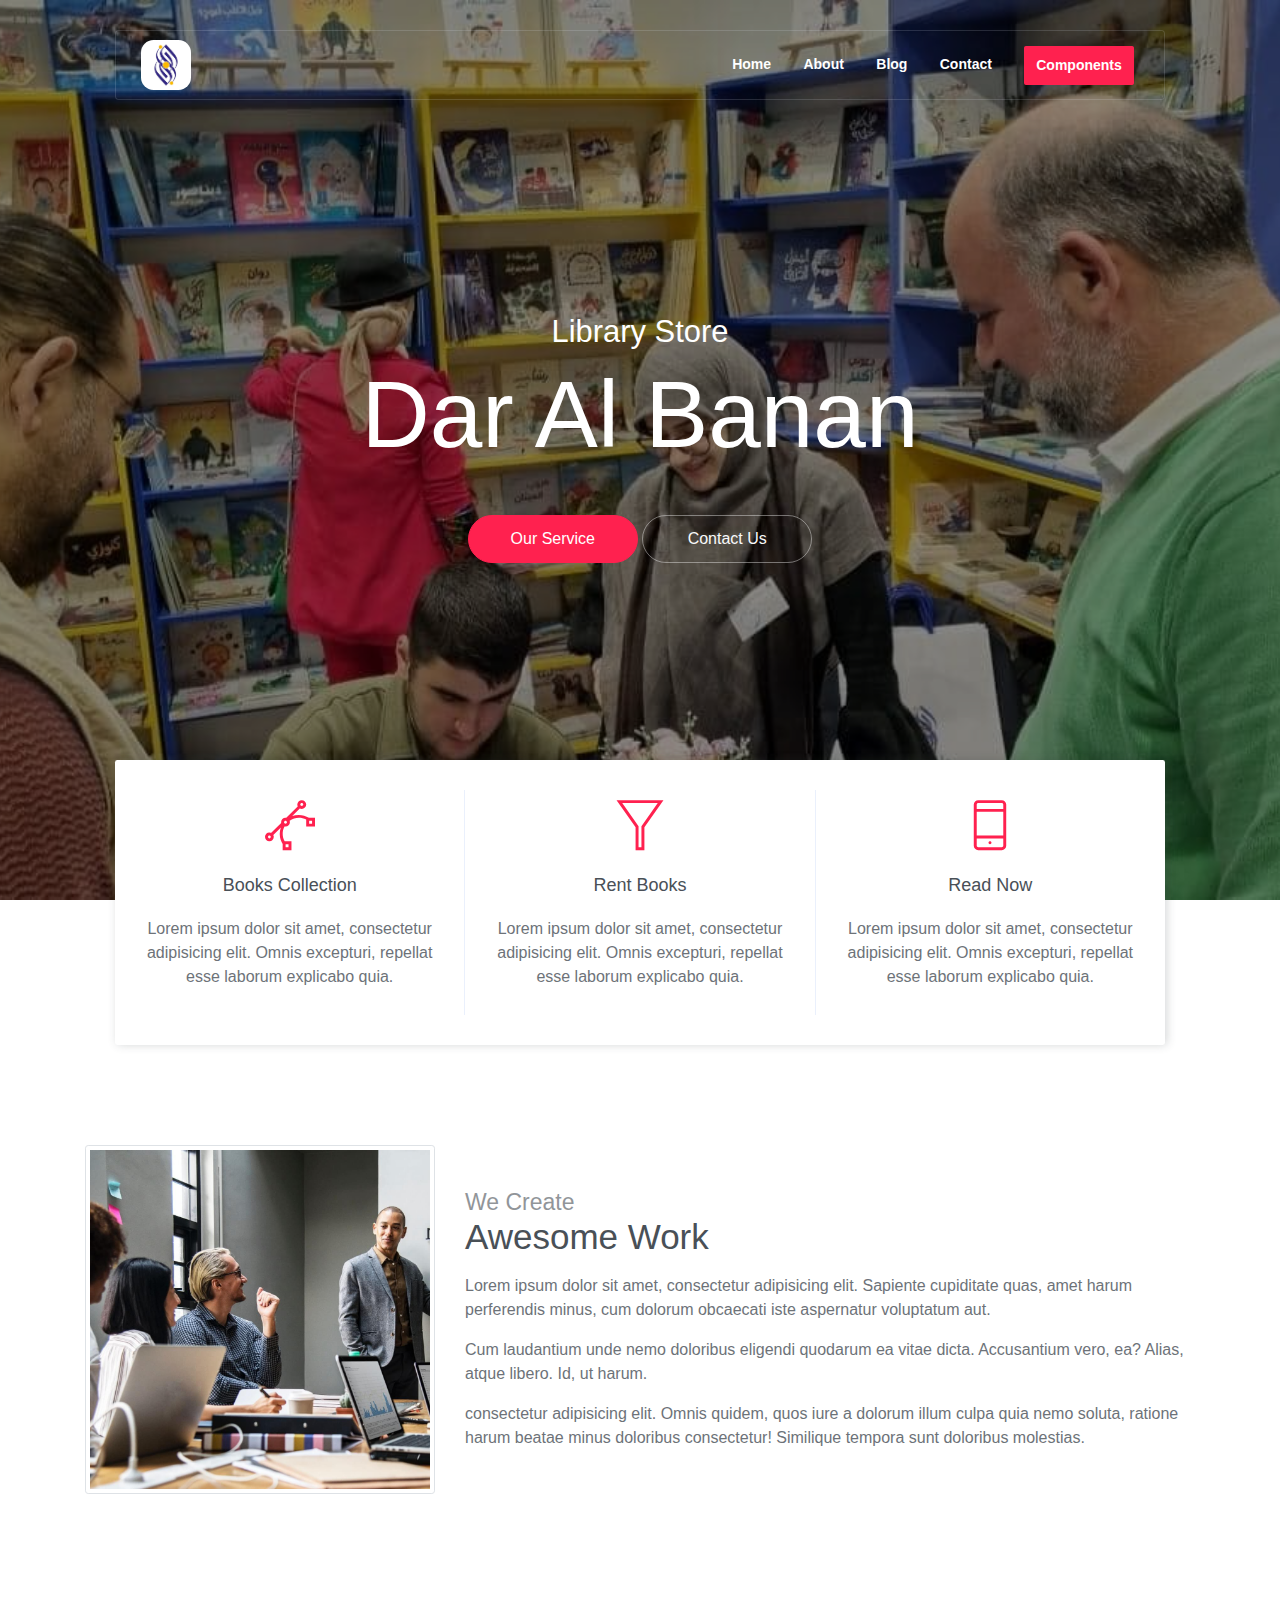
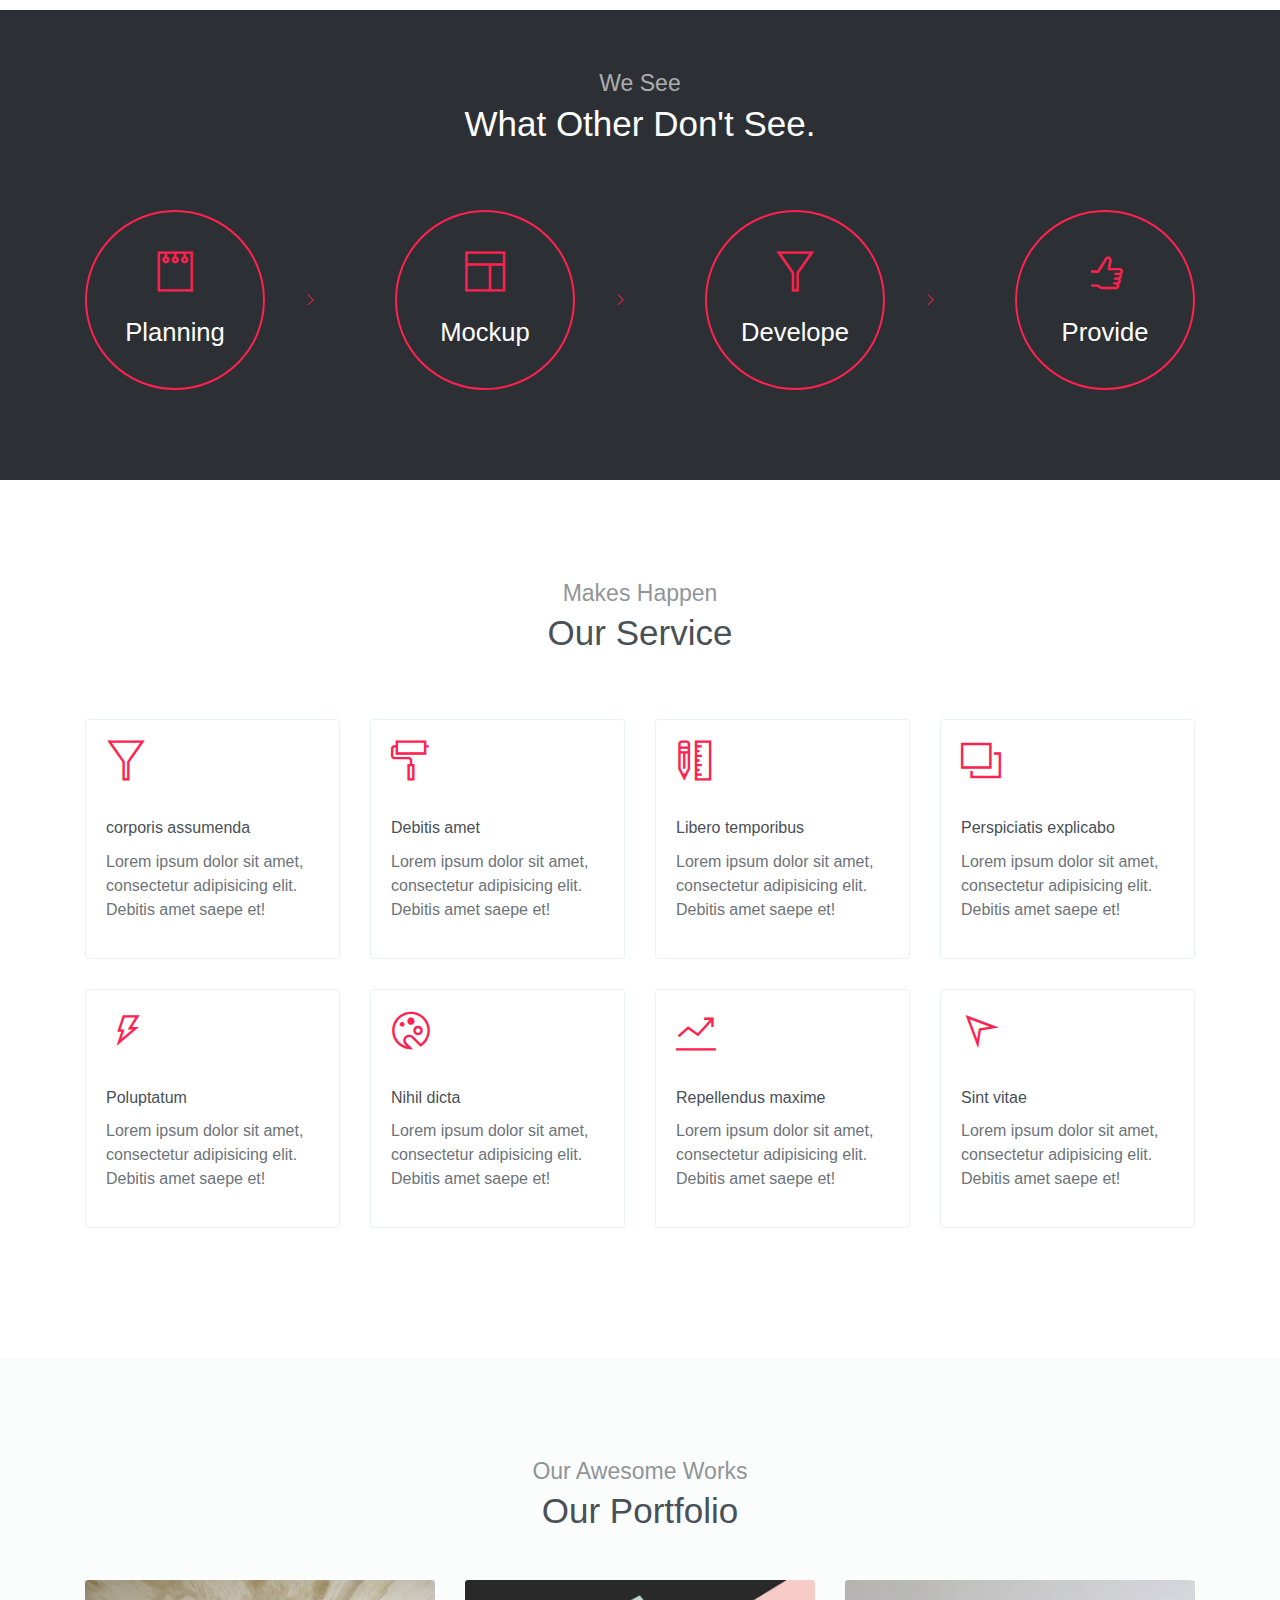
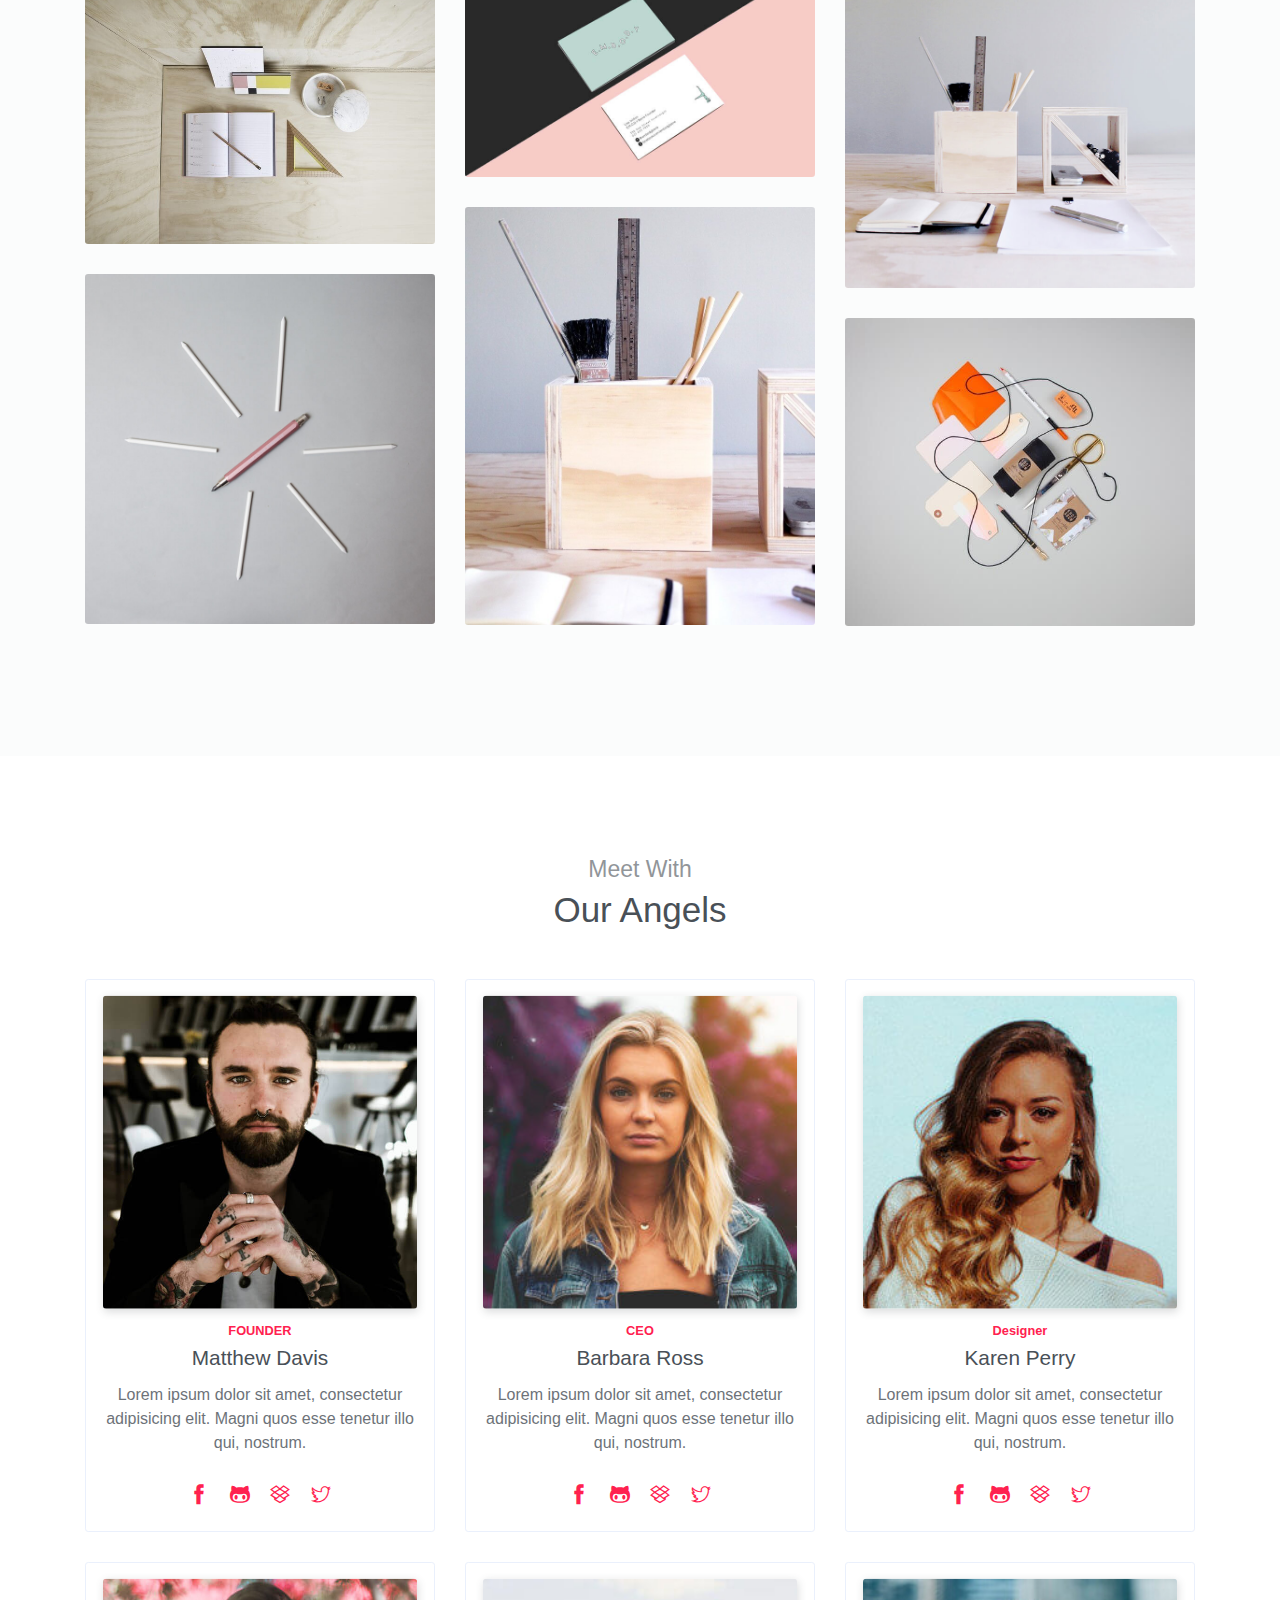
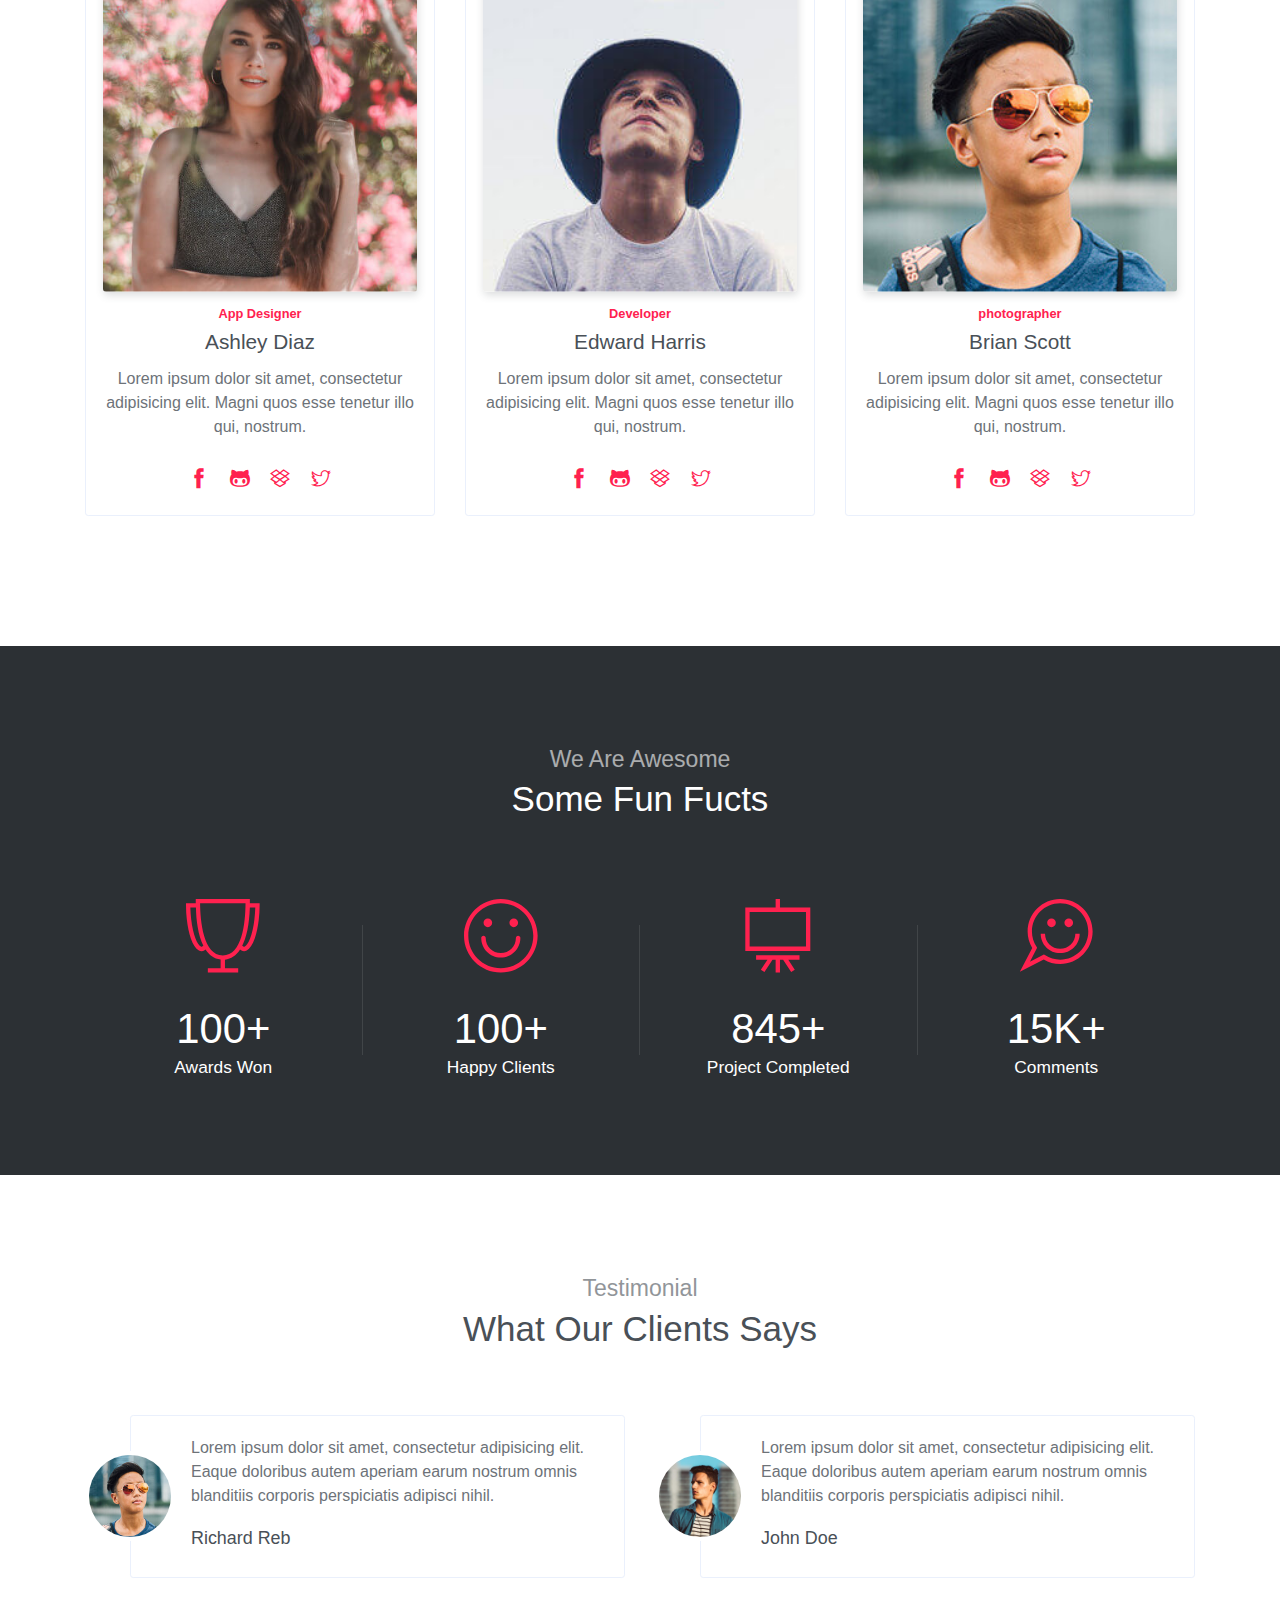
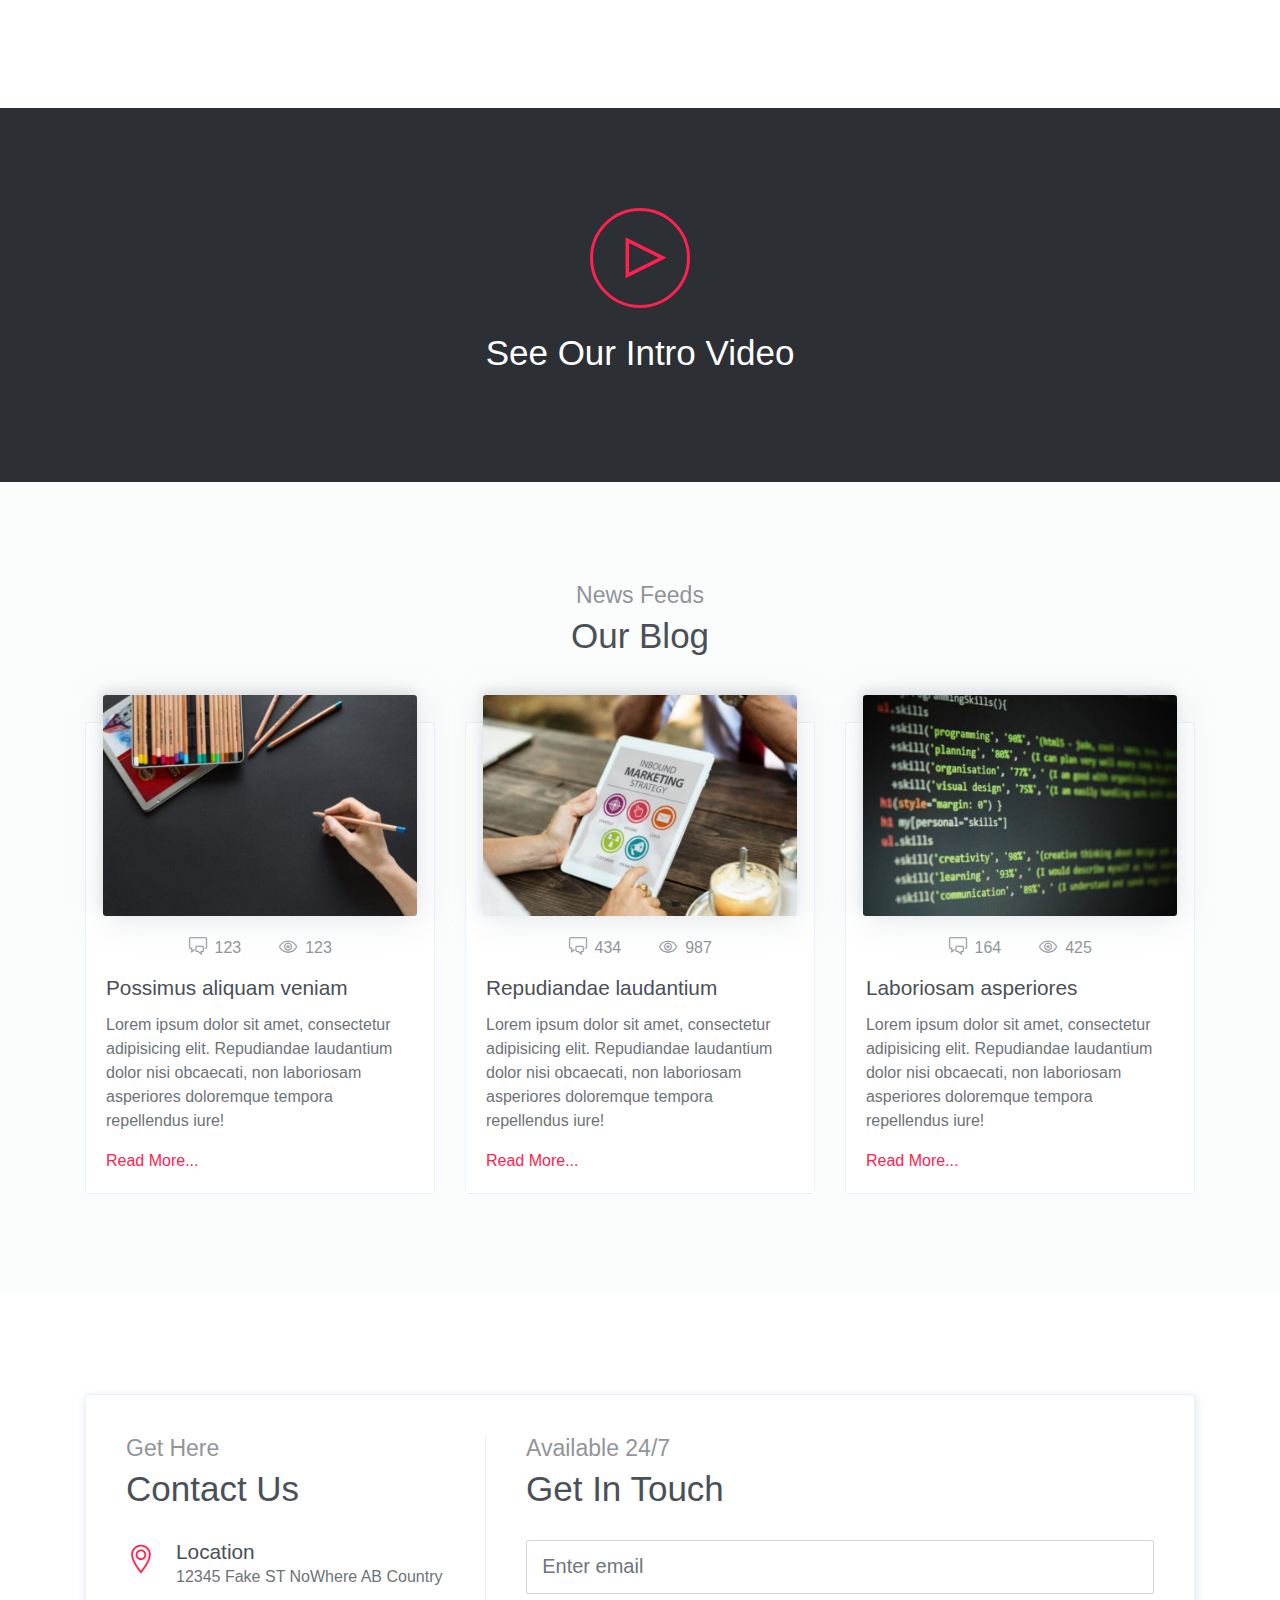
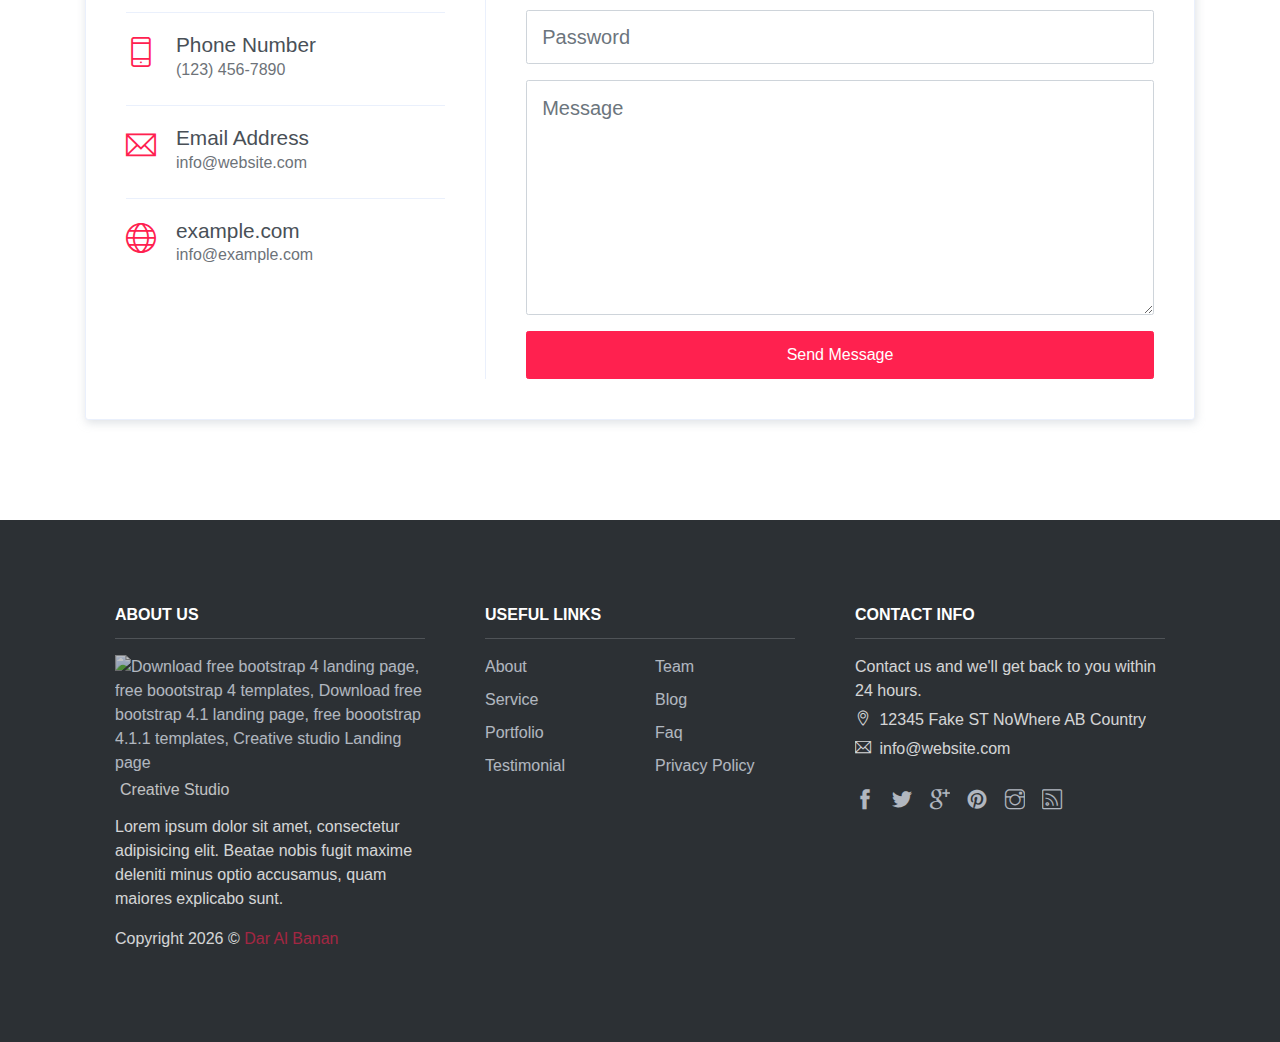
==== commit 3da77119: "Update index.html" ====
--- a/index.html
+++ b/index.html
@@ -39,19 +39,7 @@
                     </li>
                     <li class="nav-item">
                         <a class="nav-link" href="#about">About</a>
-                    </li>
-                    <li class="nav-item">
-                        <a class="nav-link" href="#service">Service</a>
-                    </li>
-                    <li class="nav-item">
-                        <a class="nav-link" href="#portfolio">Portfolio</a>
-                    </li>
-                    <li class="nav-item">
-                        <a class="nav-link" href="#team">Team</a>
-                    </li>
-                    <li class="nav-item">
-                        <a class="nav-link" href="#testimonial">Testimonial</a>
-                    </li>
+			</li>
                     <li class="nav-item">
                         <a class="nav-link" href="#blog">Blog</a>
                     </li>
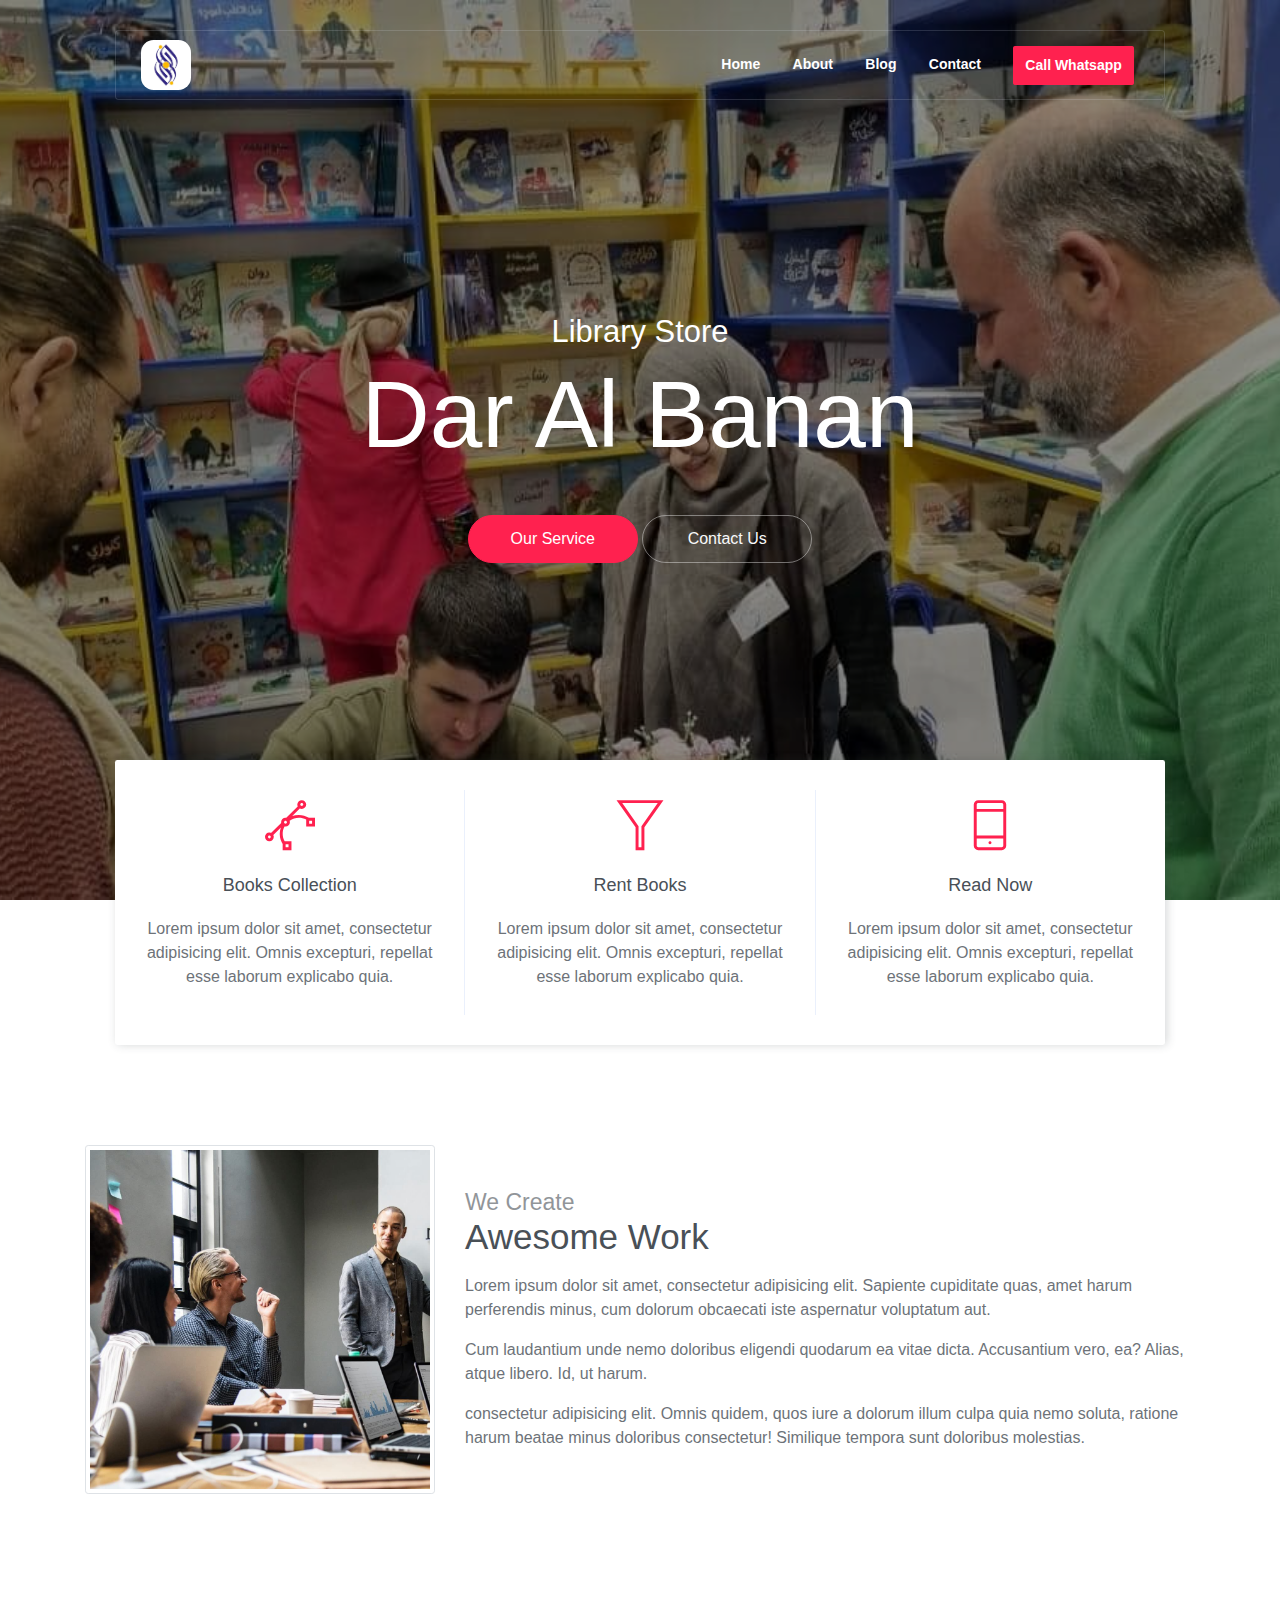
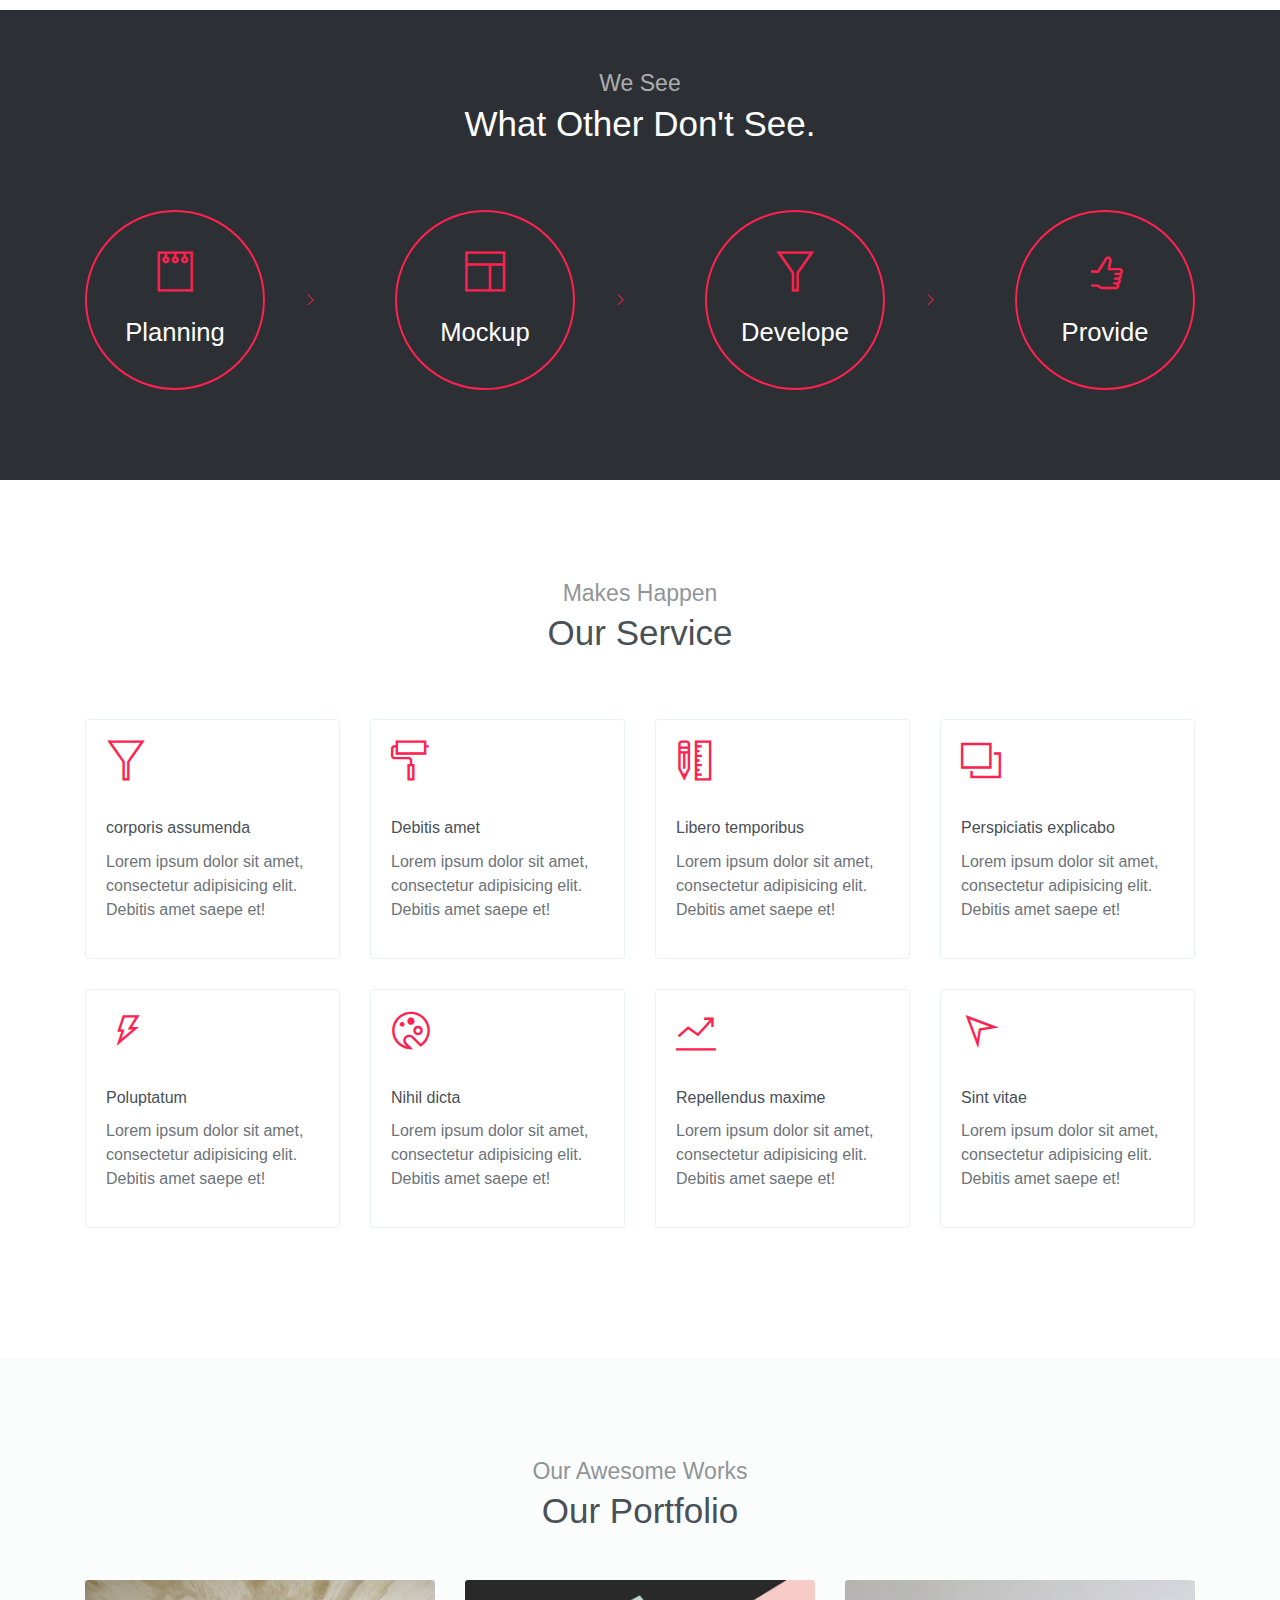
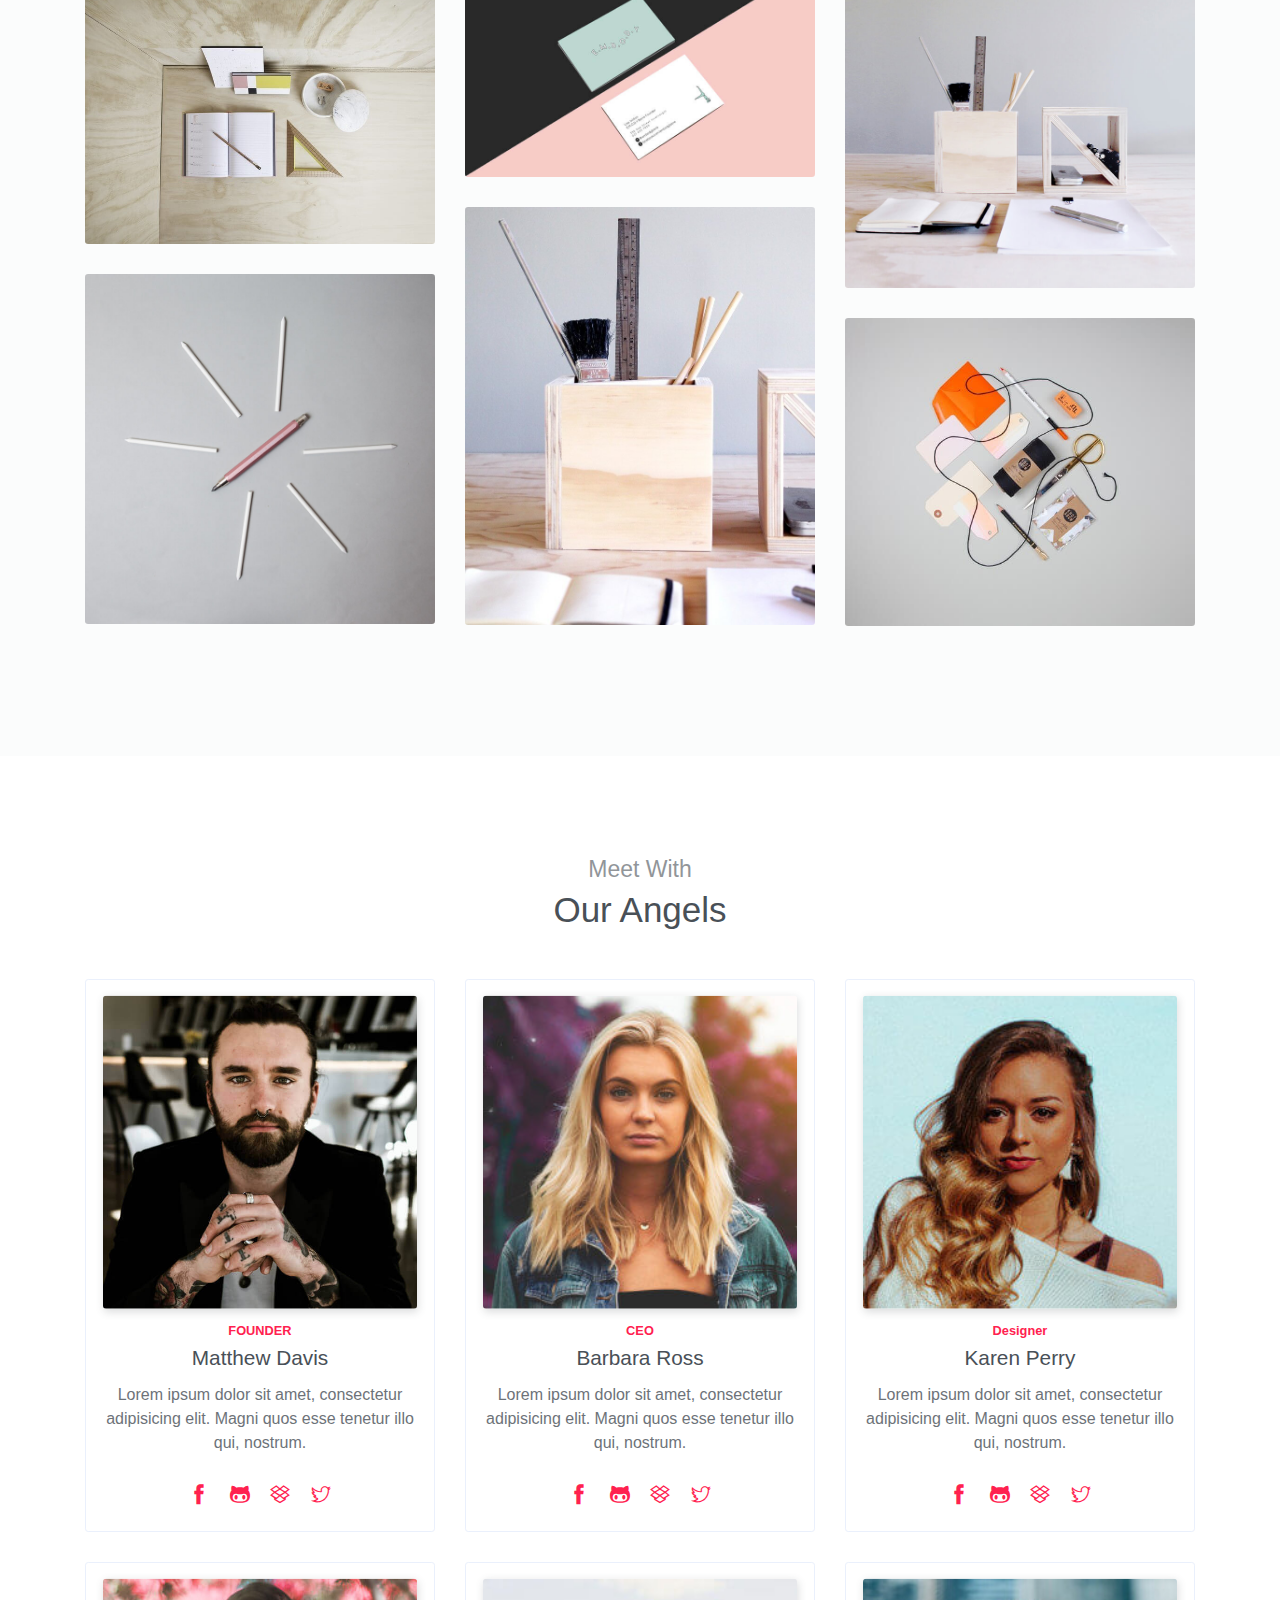
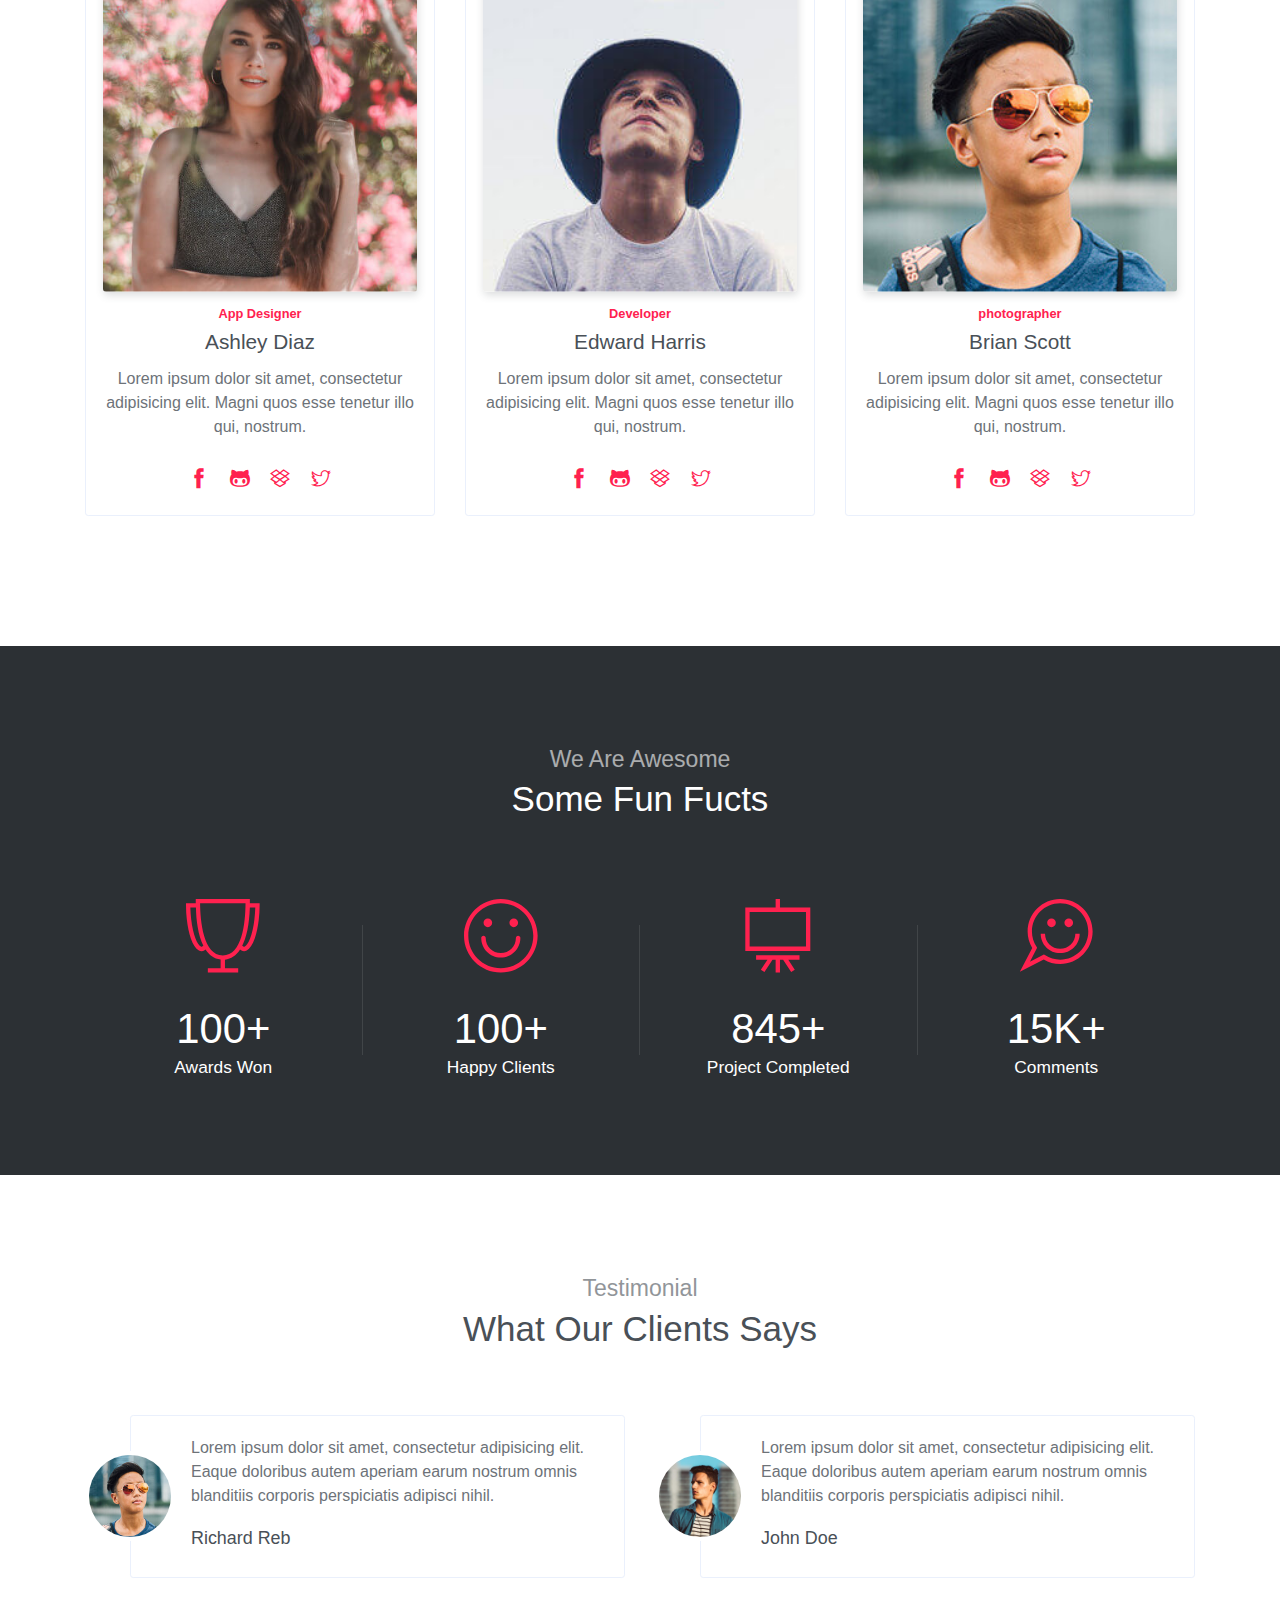
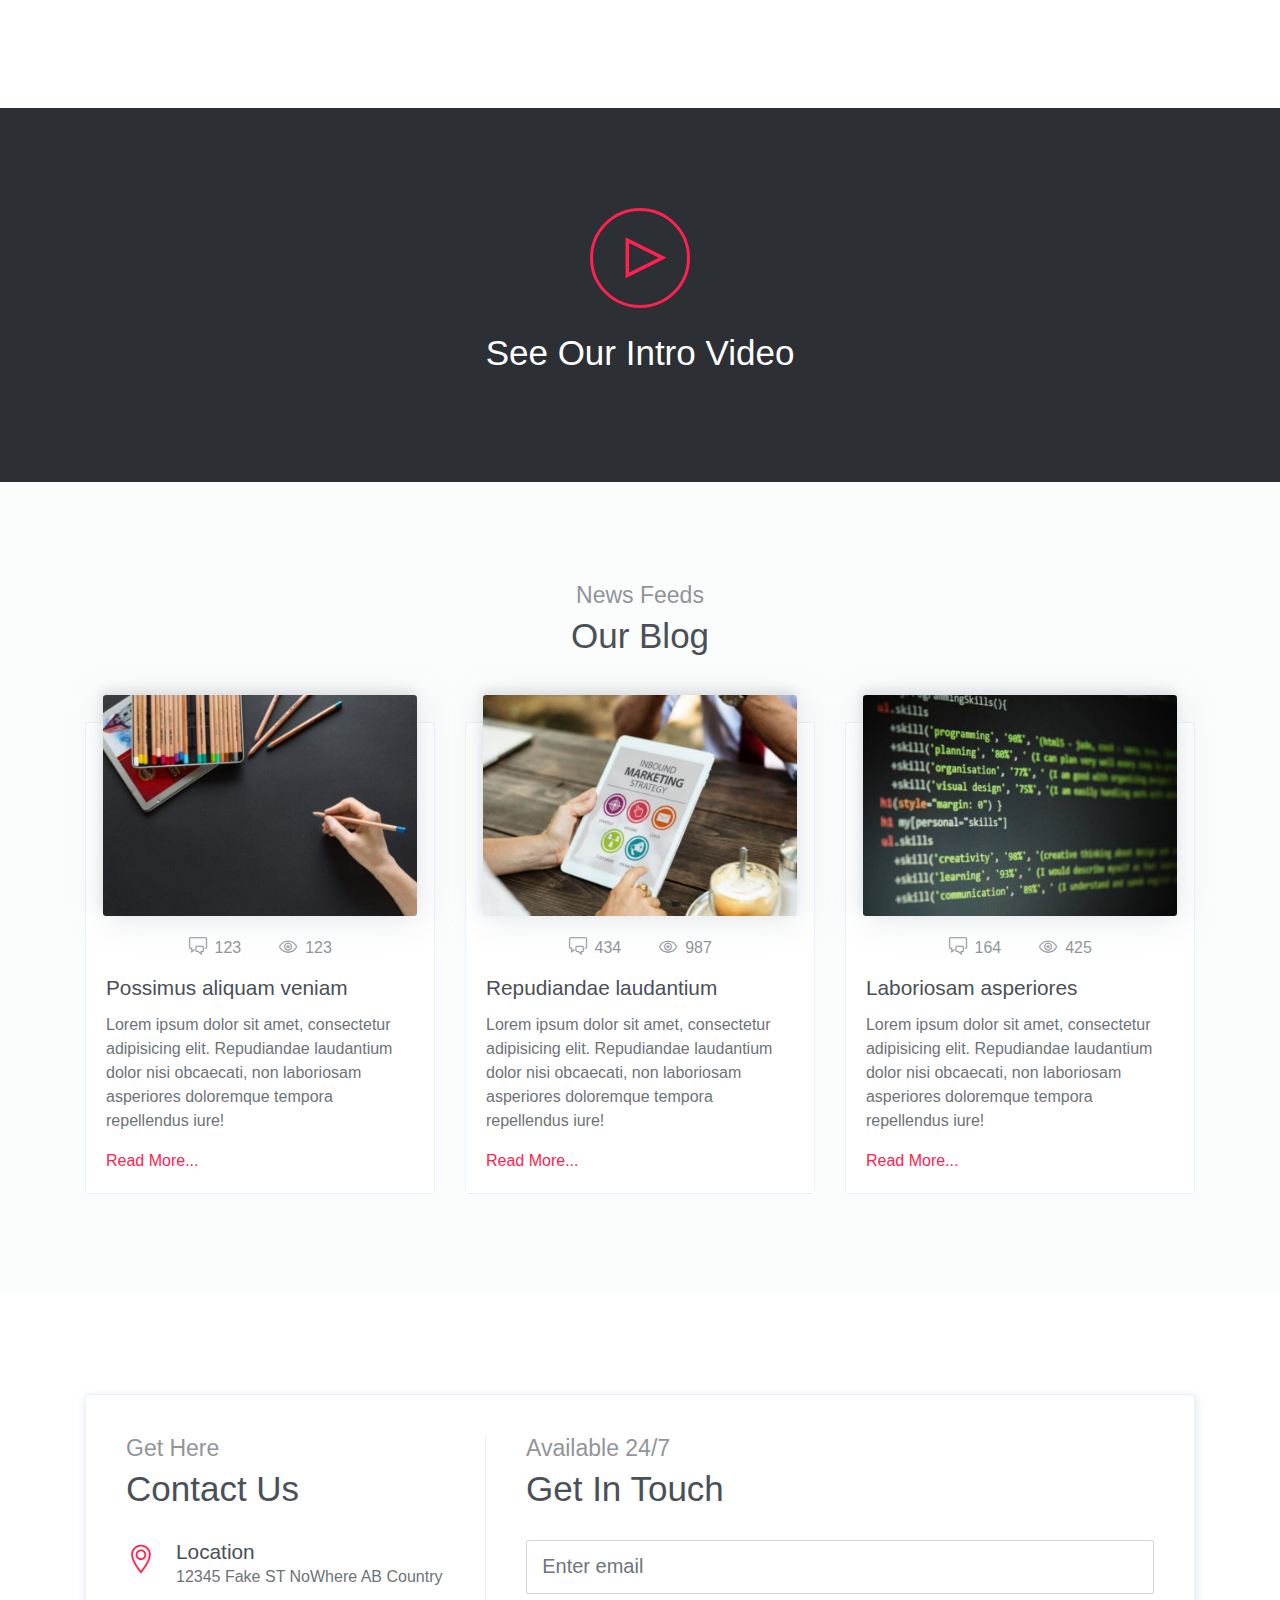
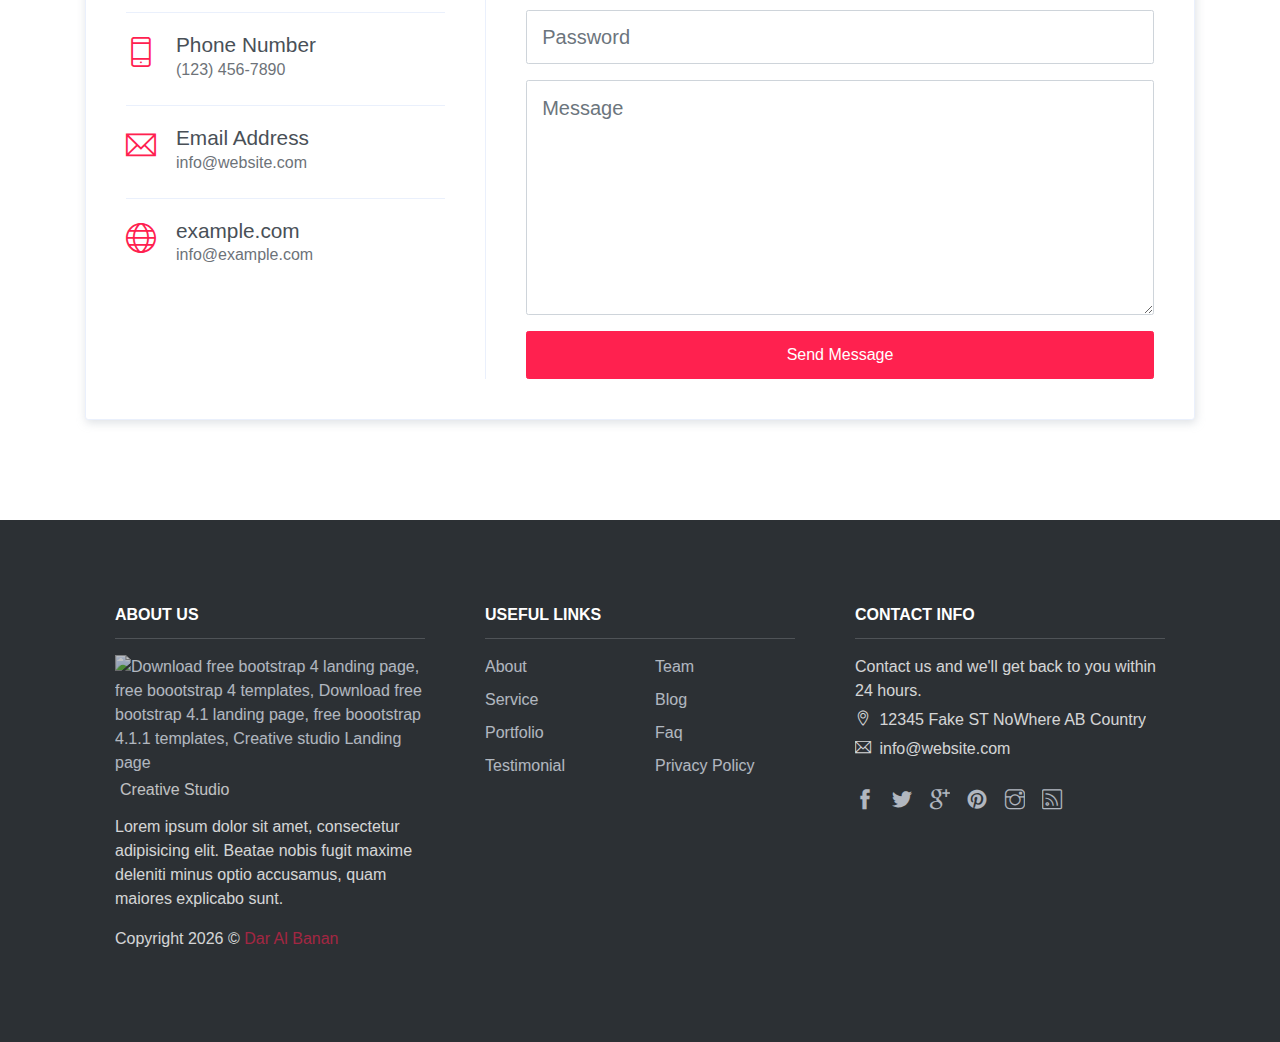
==== commit 48a6a11f: "Update index.html" ====
--- a/index.html
+++ b/index.html
@@ -47,7 +47,7 @@
                         <a class="nav-link" href="#contact">Contact</a>
                     </li>
                     <li class="nav-item">
-                        <a class="nav-link btn btn-primary btn-sm ml-lg-3" href="components.html">Components</a>
+                        <a class="nav-link btn btn-primary btn-sm ml-lg-3" href="components.html">Call Whatsapp</a>
                     </li>
                 </ul>
             </div>
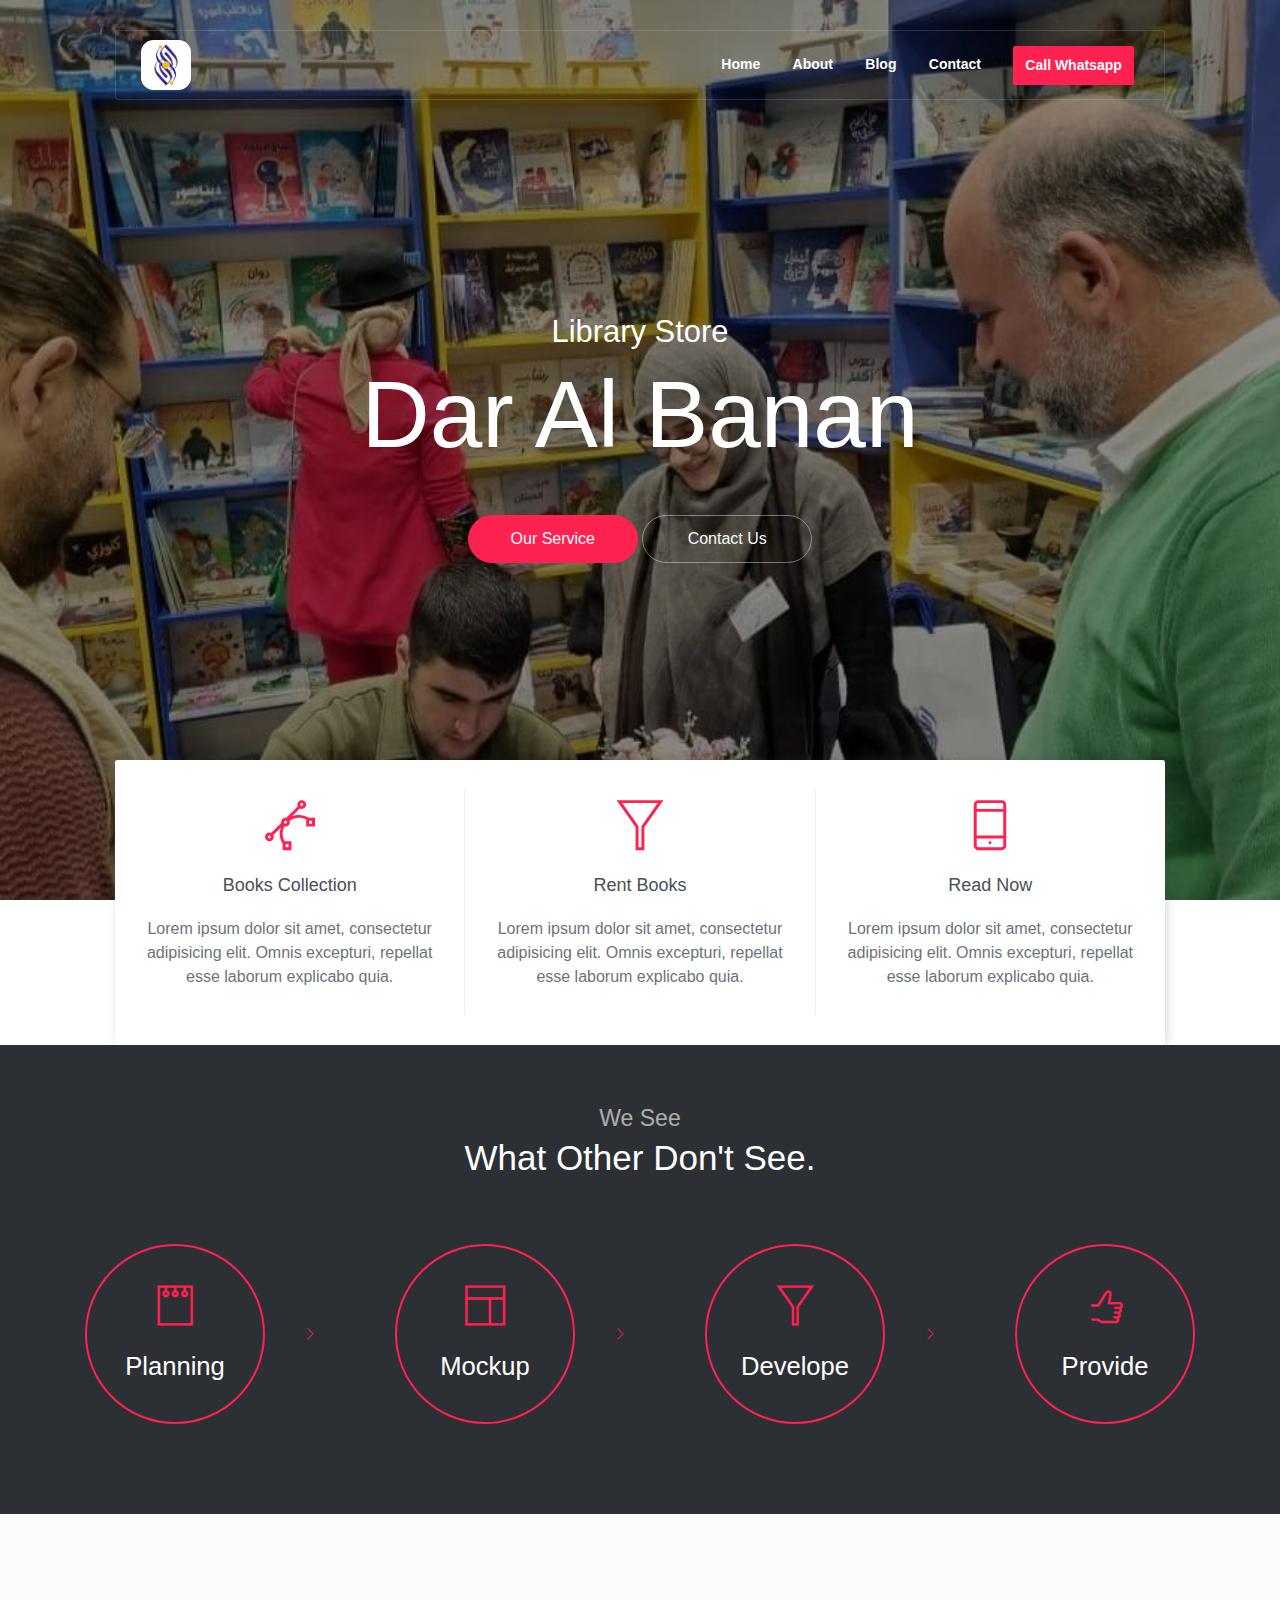
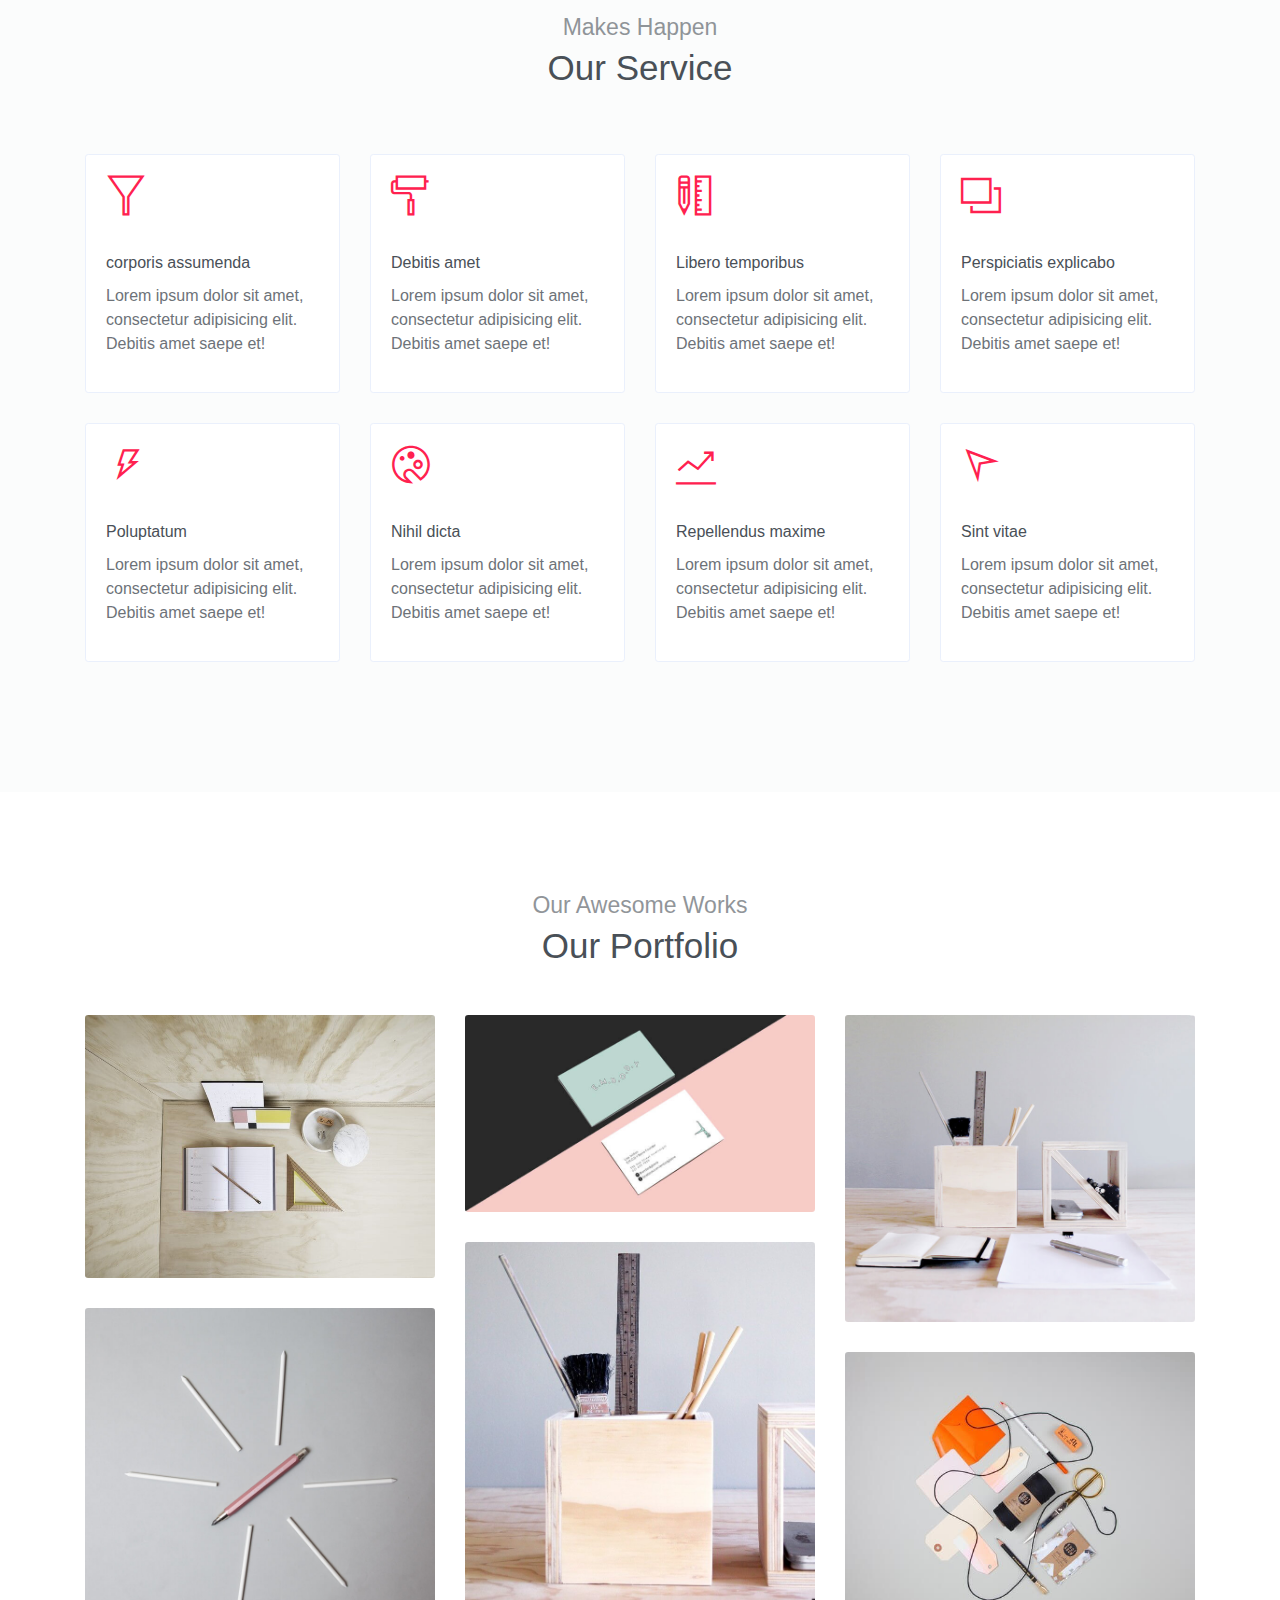
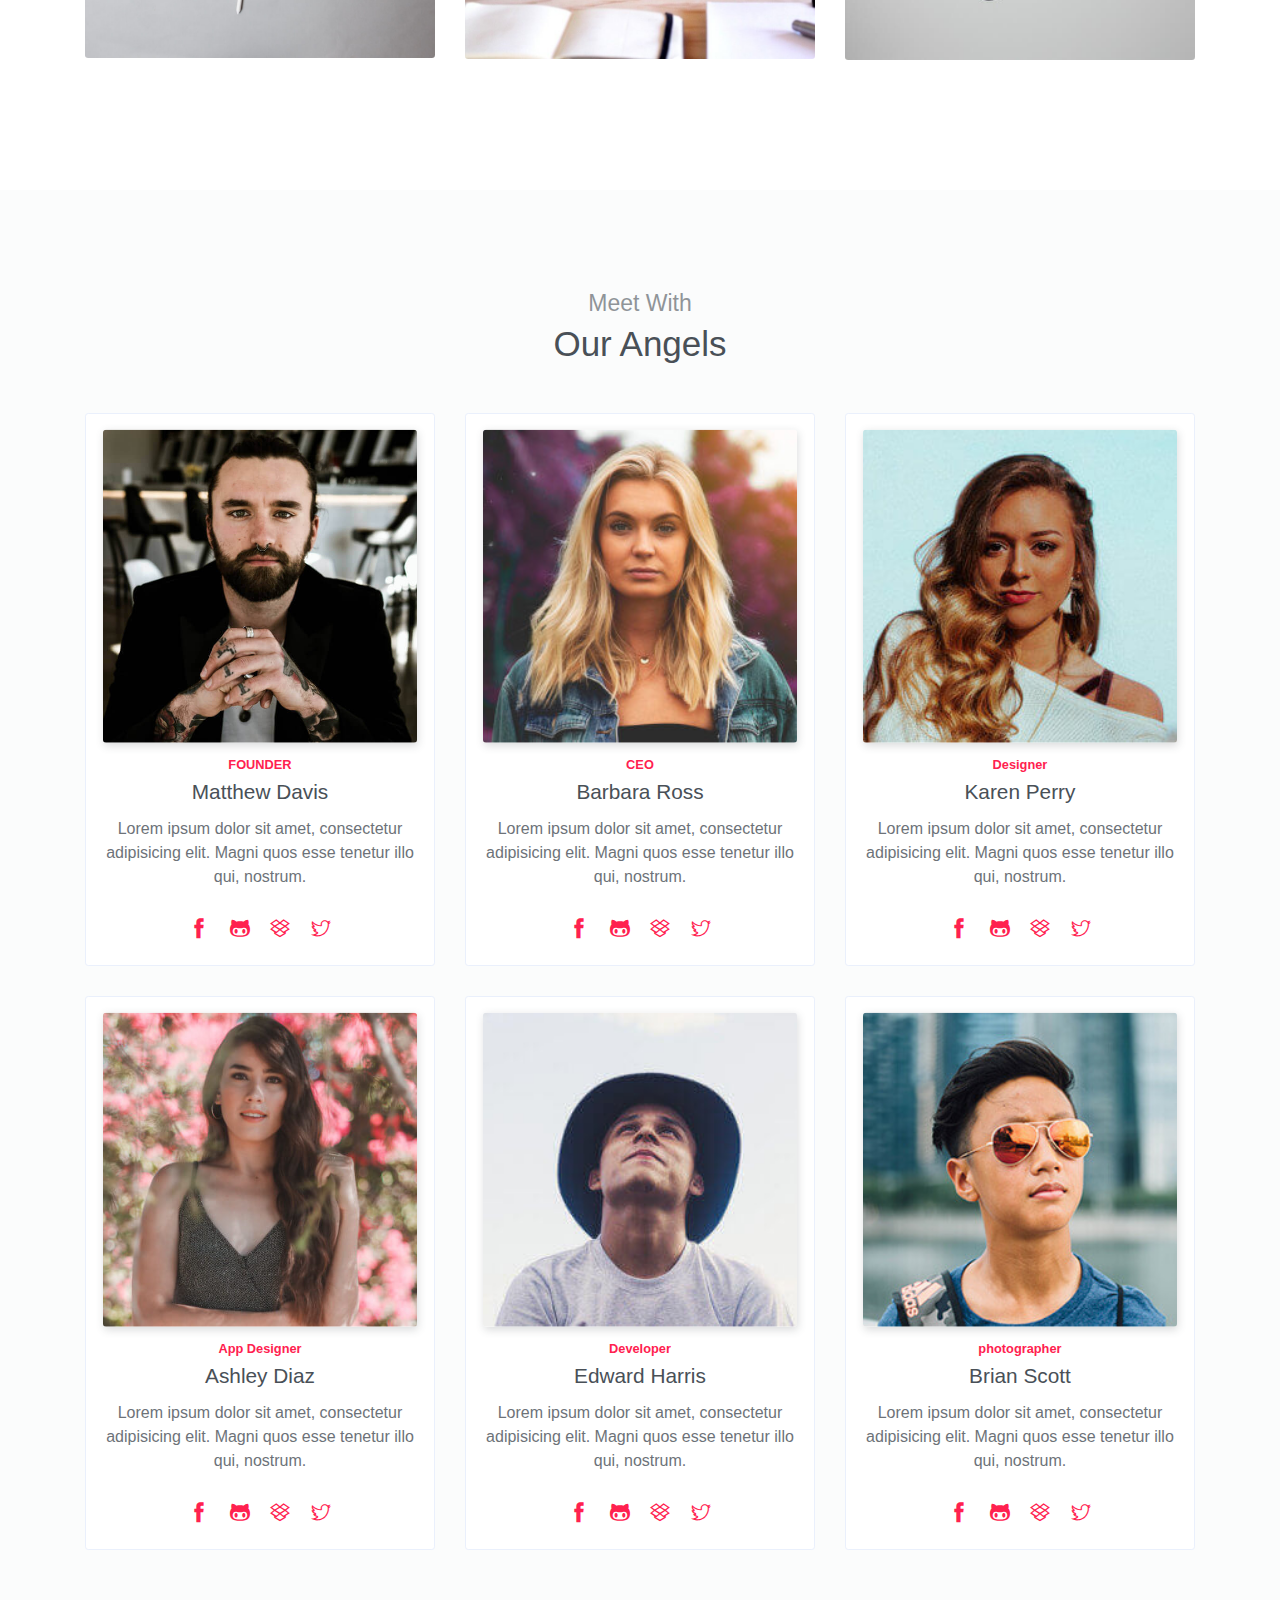
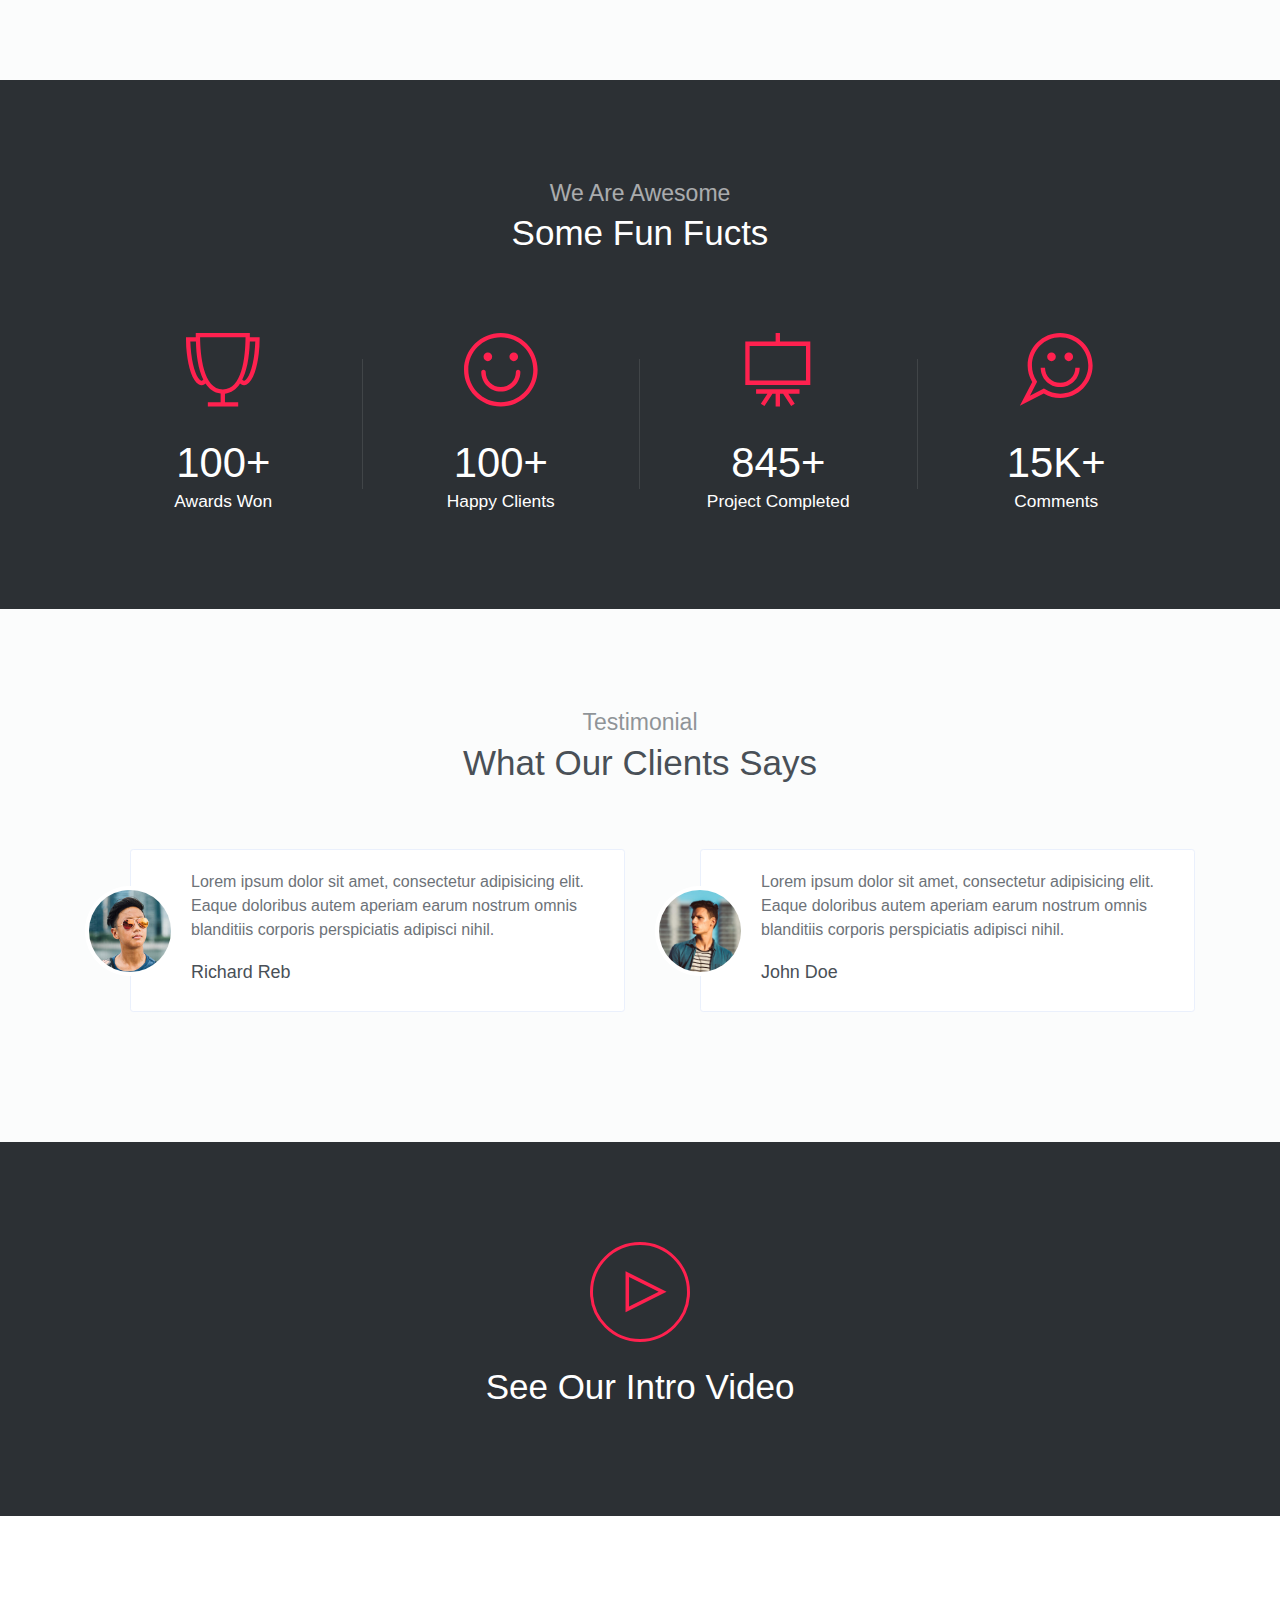
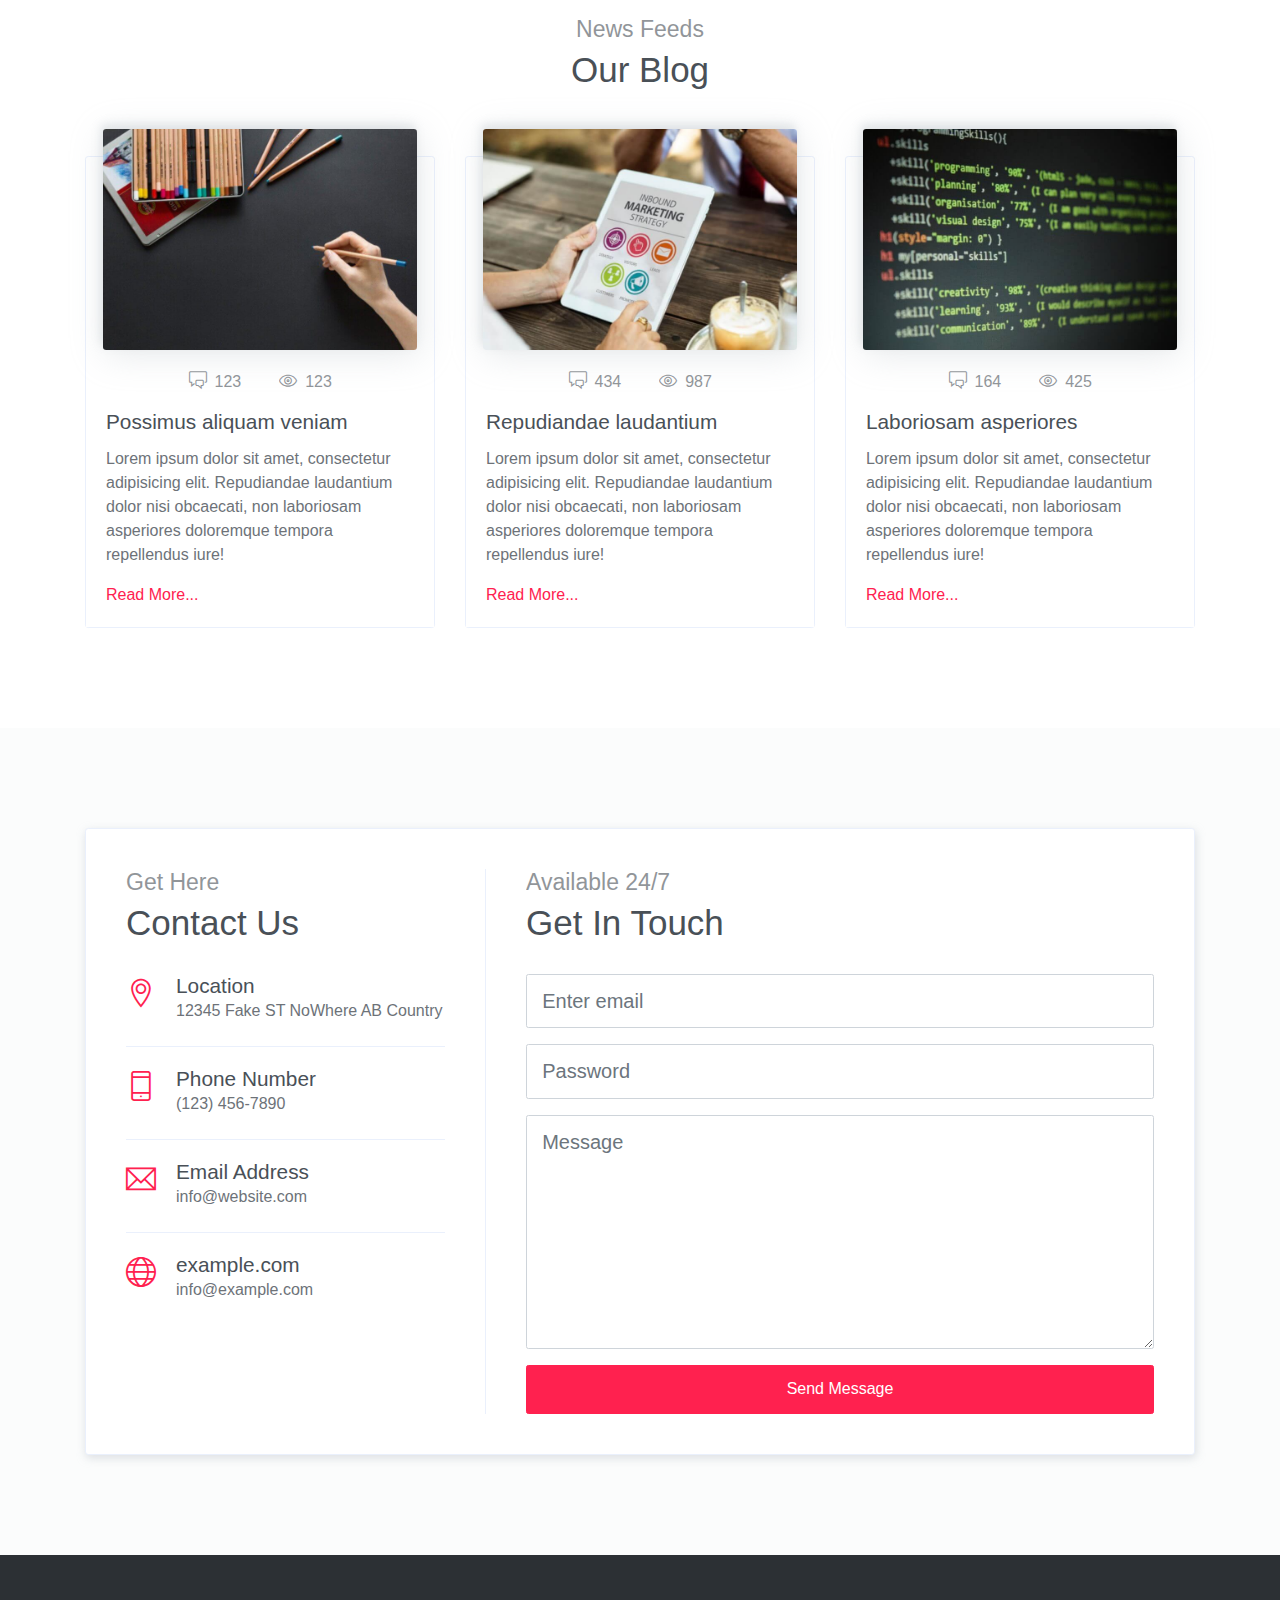
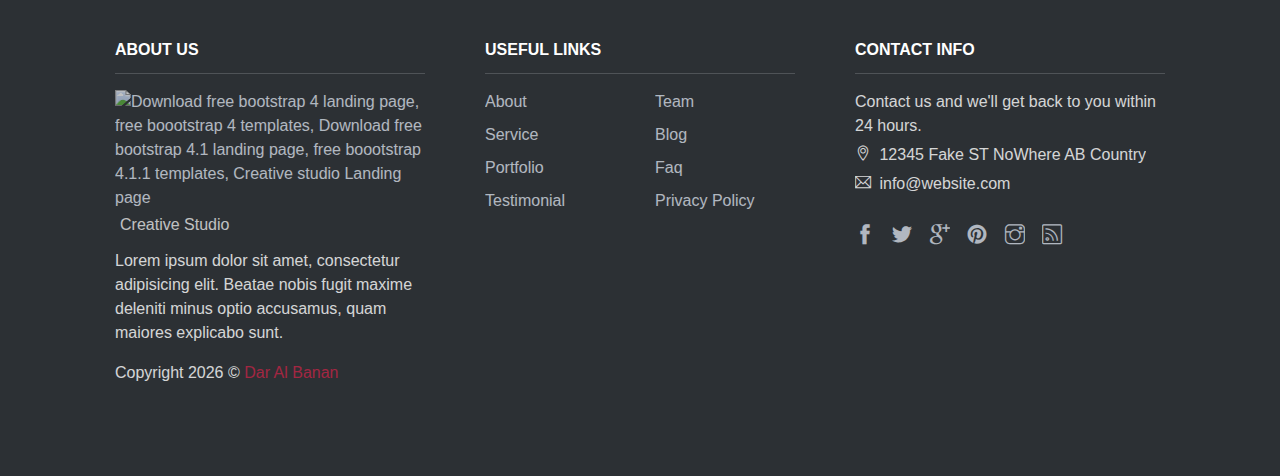
==== commit b44e5123: "Update index.html" ====
--- a/index.html
+++ b/index.html
@@ -38,7 +38,7 @@
                         <a class="nav-link" href="#home">Home</a>
                     </li>
                     <li class="nav-item">
-                        <a class="nav-link" href="#about">About</a>
+                        <a class="nav-link" href="about.html">About</a>
 			</li>
                     <li class="nav-item">
                         <a class="nav-link" href="#blog">Blog</a>
@@ -87,25 +87,6 @@
         </div>
     </div>
     <!-- End of Box -->
-
-    <!-- About Section -->
-    <section id="about">
-        <div class="container">
-            <div class="row align-items-center">
-                <div class="col-md-5 col-lg-4">
-                    <img src="assets/imgs/about.jpg" alt="Download free bootstrap 4 landing page, free boootstrap 4 templates, Download free bootstrap 4.1 landing page, free boootstrap 4.1.1 templates, Creative studio Landing page" class="w-100 img-thumbnail mb-3">
-                </div>
-                <div class="col-md-7 col-lg-8">
-                    <h6 class="section-subtitle mb-0">We Create</h6>
-                    <h6 class="section-title mb-3">Awesome Work</h6>
-                    <p>Lorem ipsum dolor sit amet, consectetur adipisicing elit. Sapiente cupiditate quas, amet harum perferendis minus, cum dolorum obcaecati iste aspernatur voluptatum aut.</p>
-                    <p>Cum laudantium unde nemo doloribus eligendi quodarum ea vitae dicta. Accusantium vero, ea? Alias, atque libero. Id, ut harum. </p>
-                    <p>consectetur adipisicing elit. Omnis quidem, quos iure a dolorum illum culpa quia nemo soluta, ratione harum beatae minus doloribus consectetur! Similique tempora sunt doloribus molestias.</p>
-                </div>
-            </div>
-        </div>
-    </section>
-    <!-- End of About Section -->
 
     <!-- About Section with bg -->
     <section class="has-bg-img py-md">
